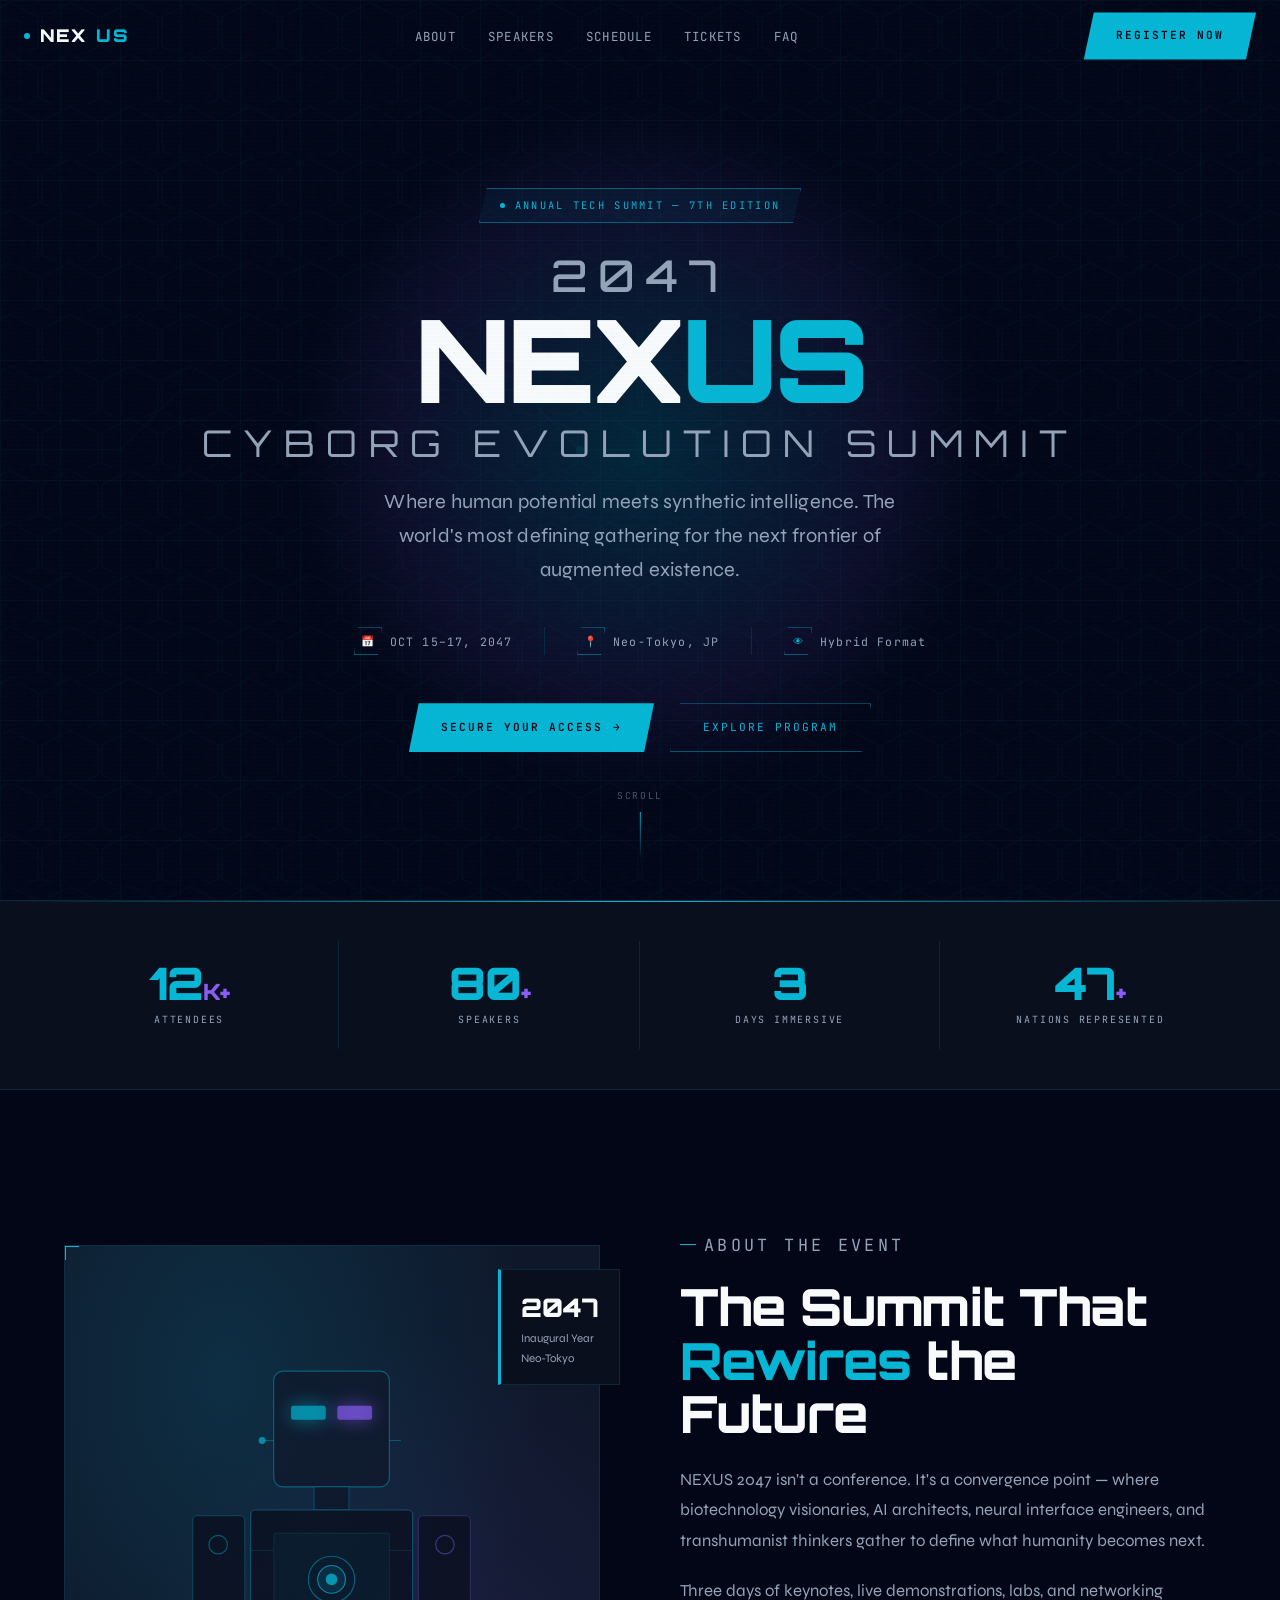
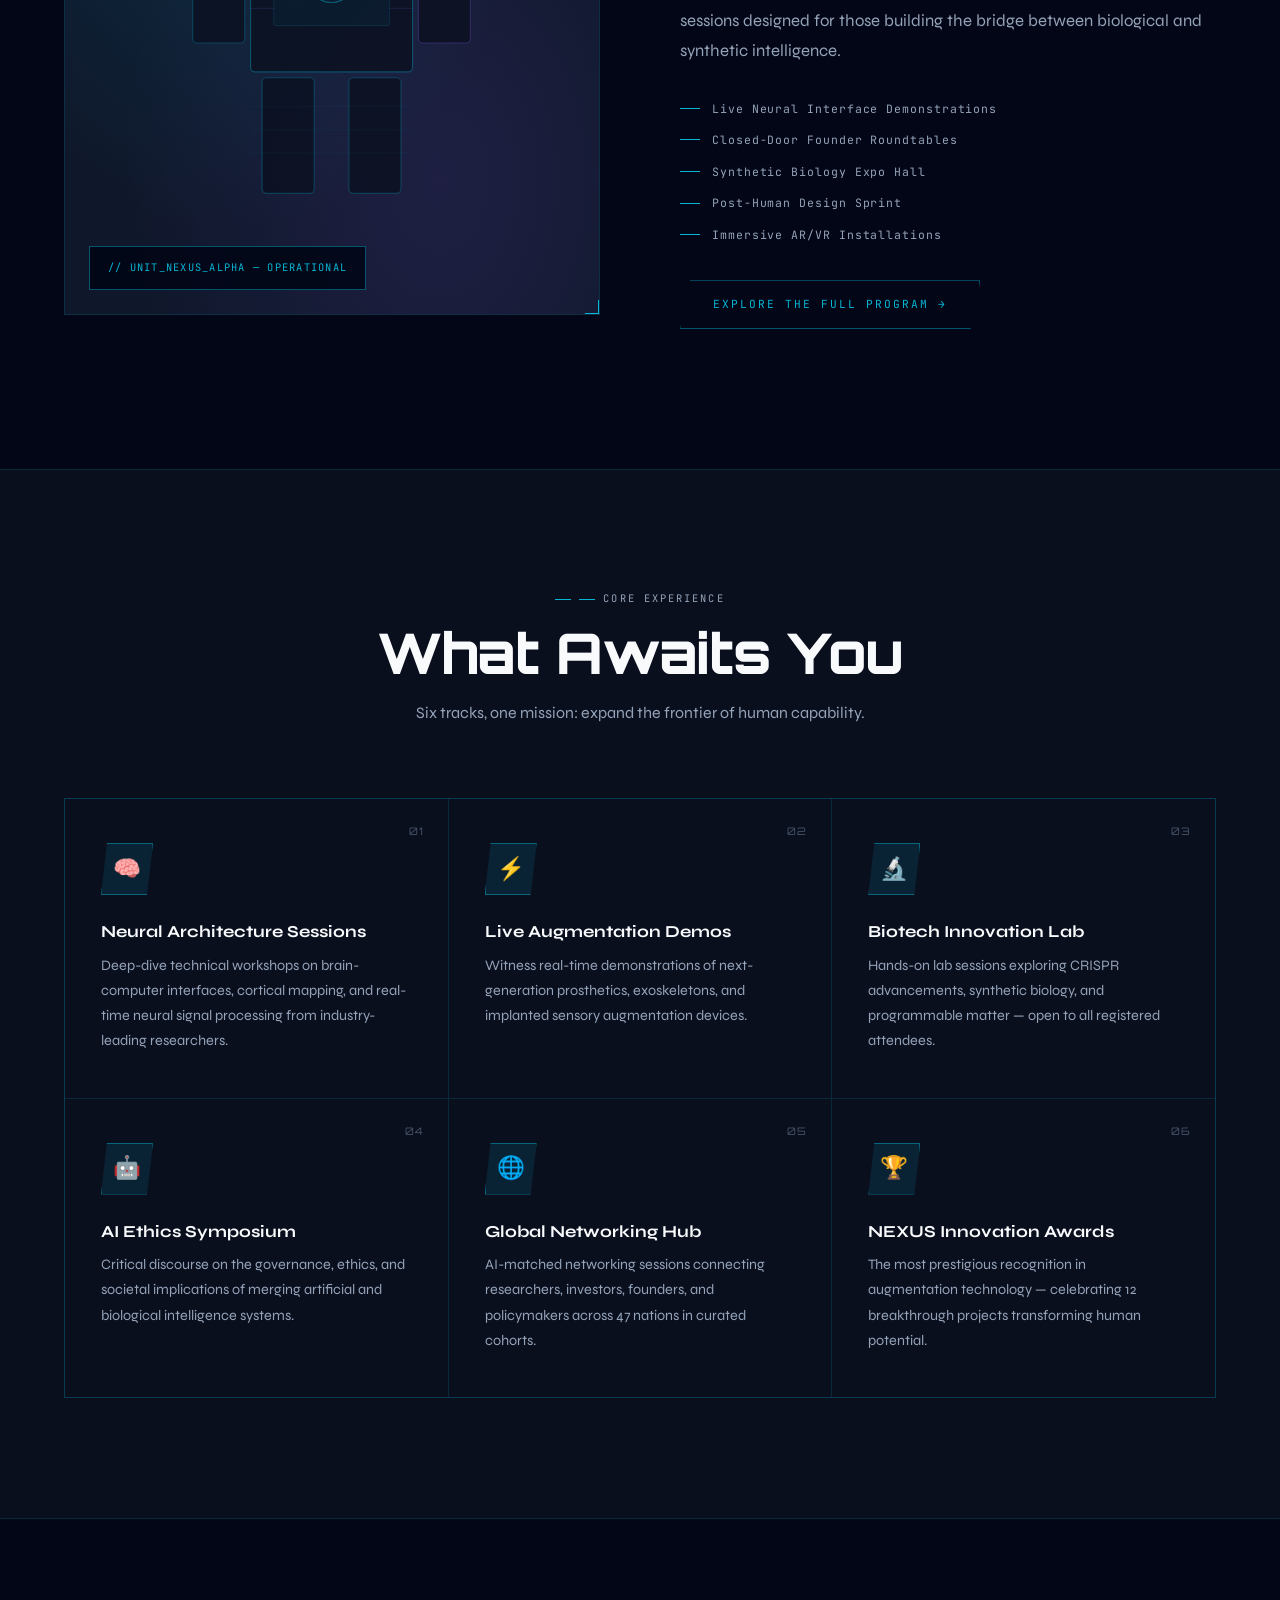
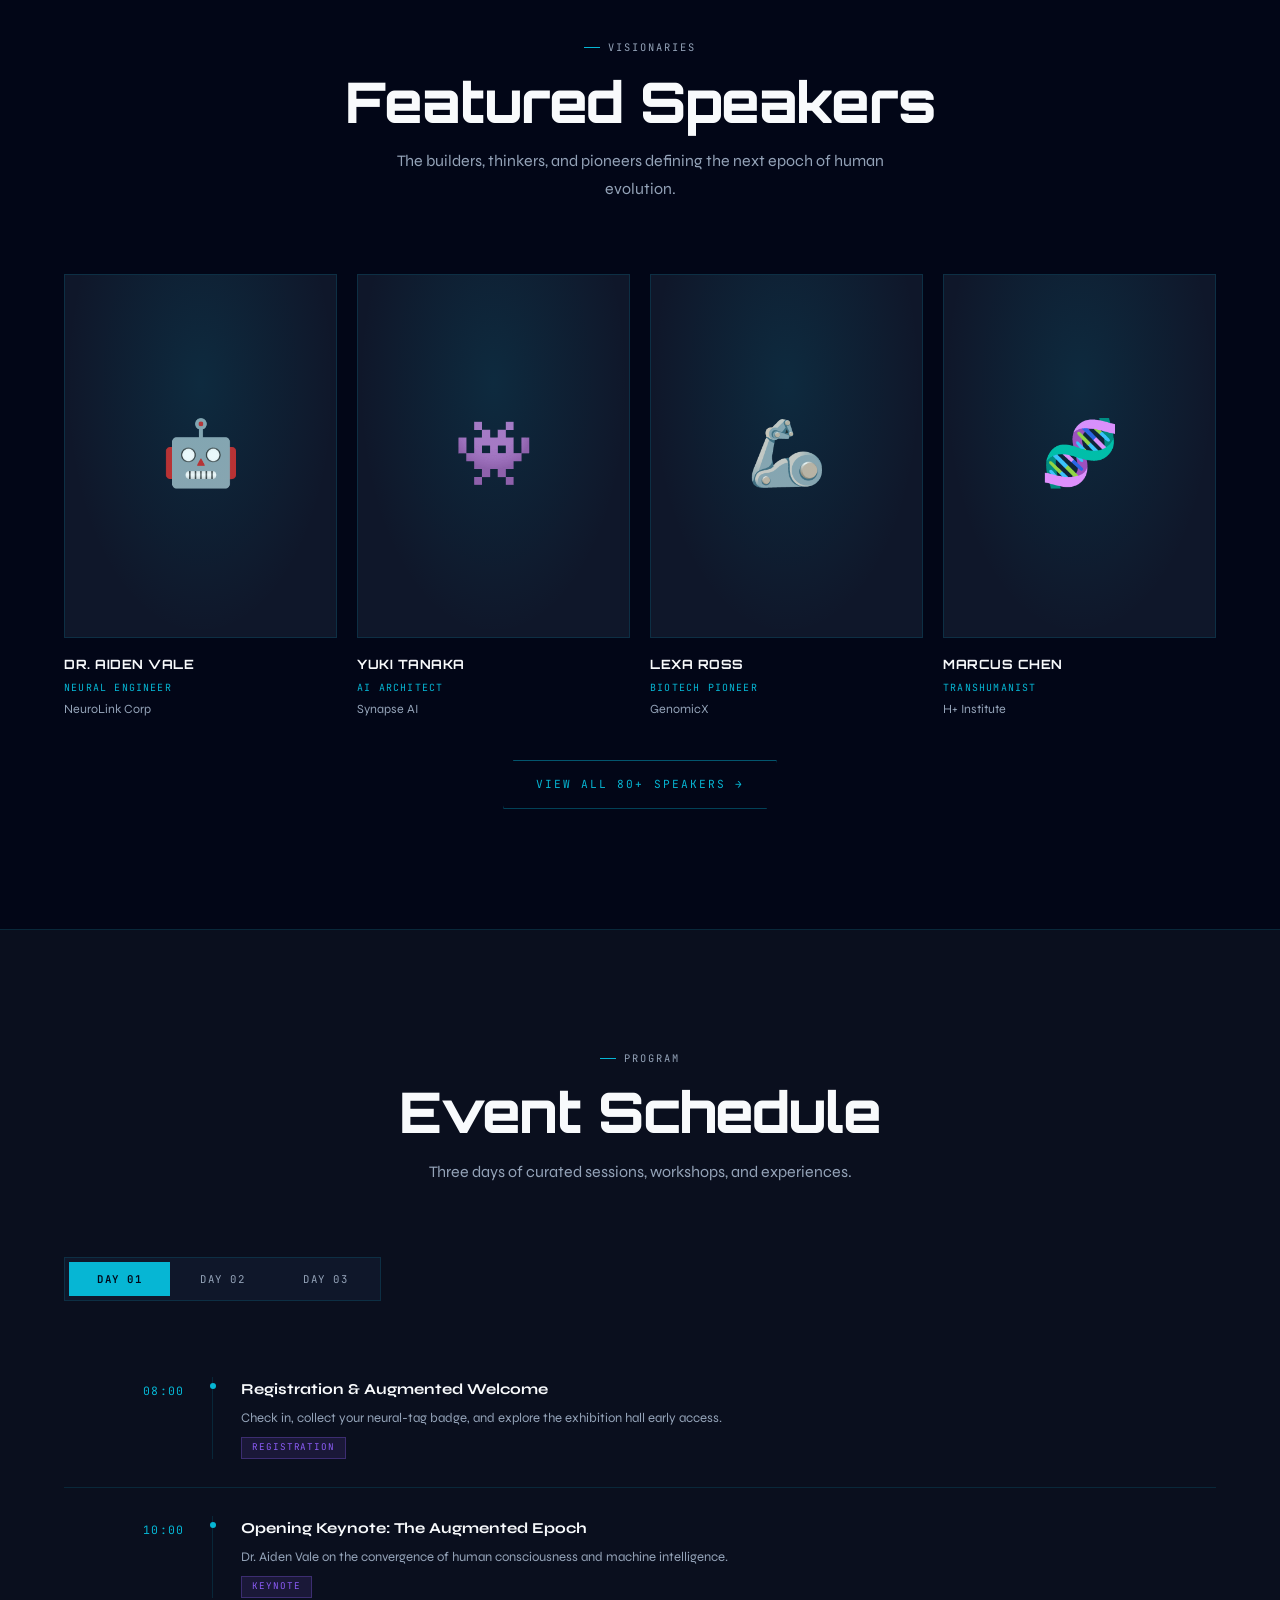
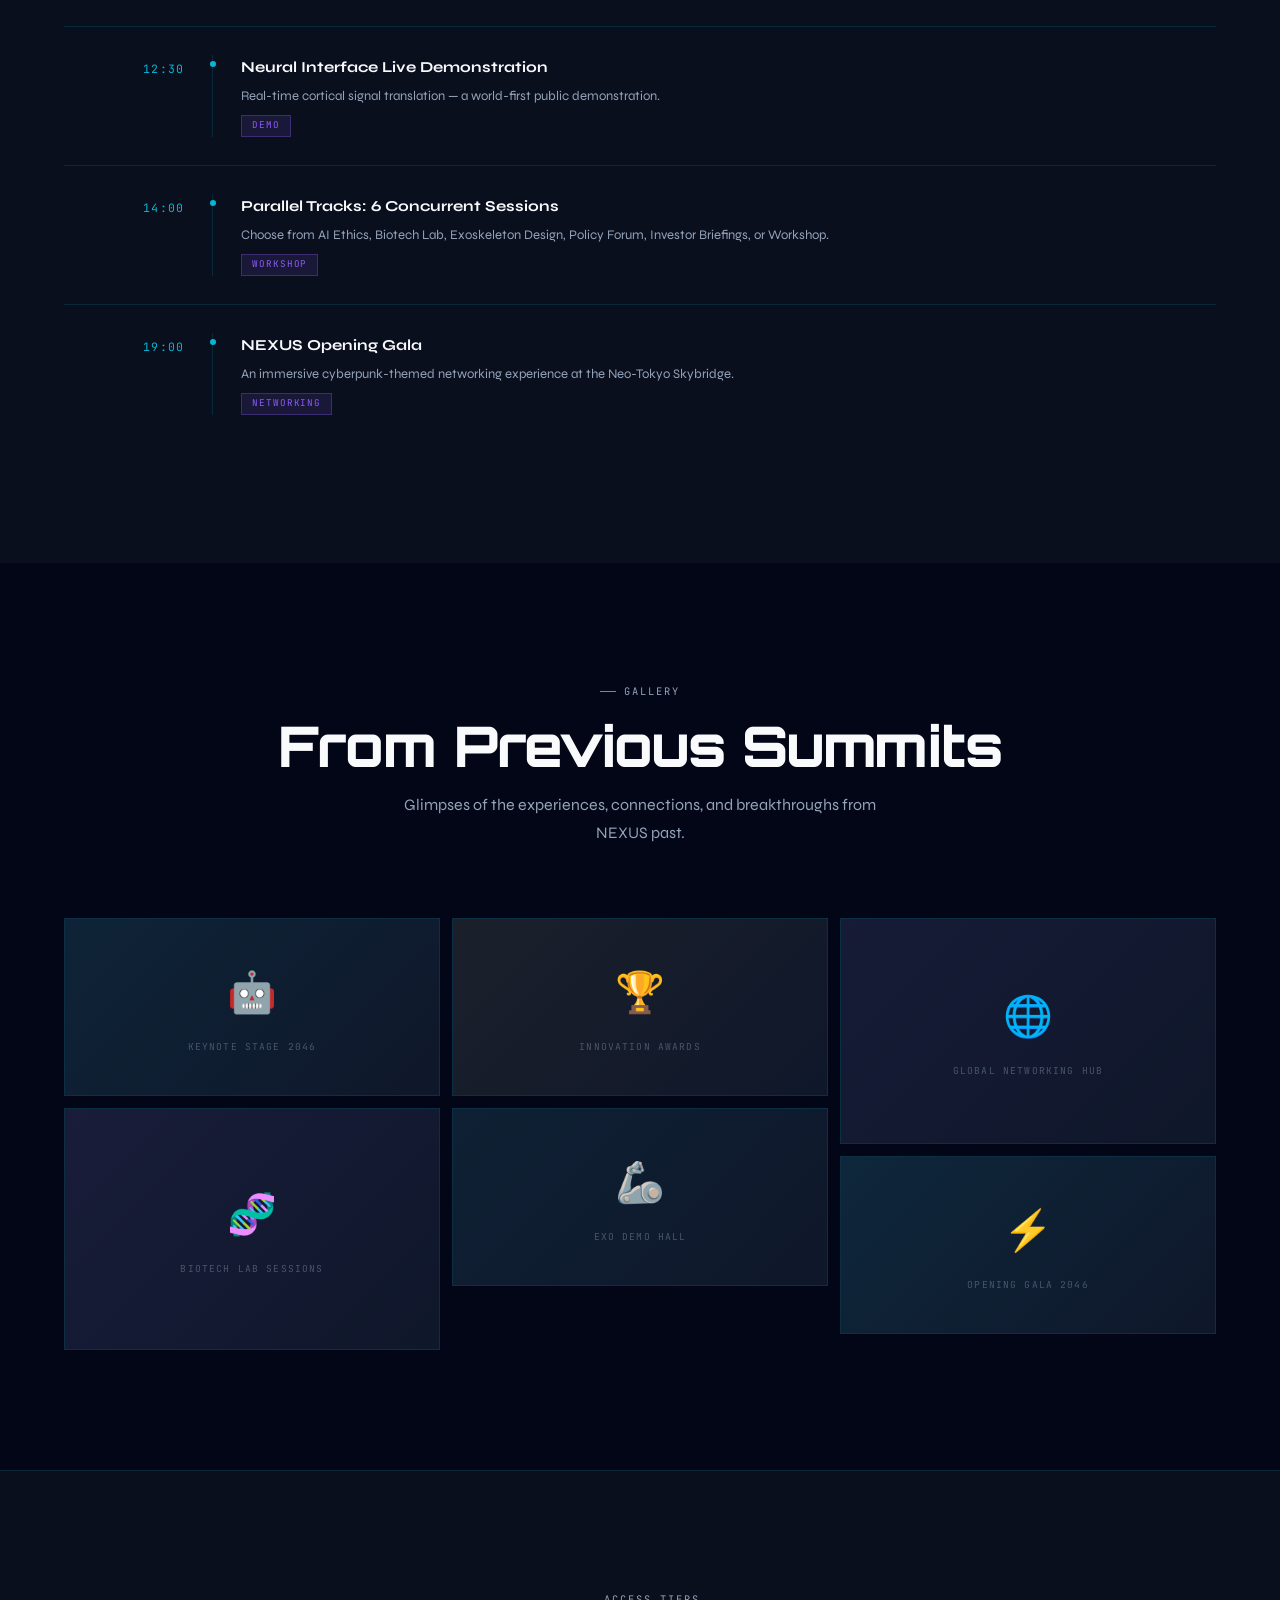
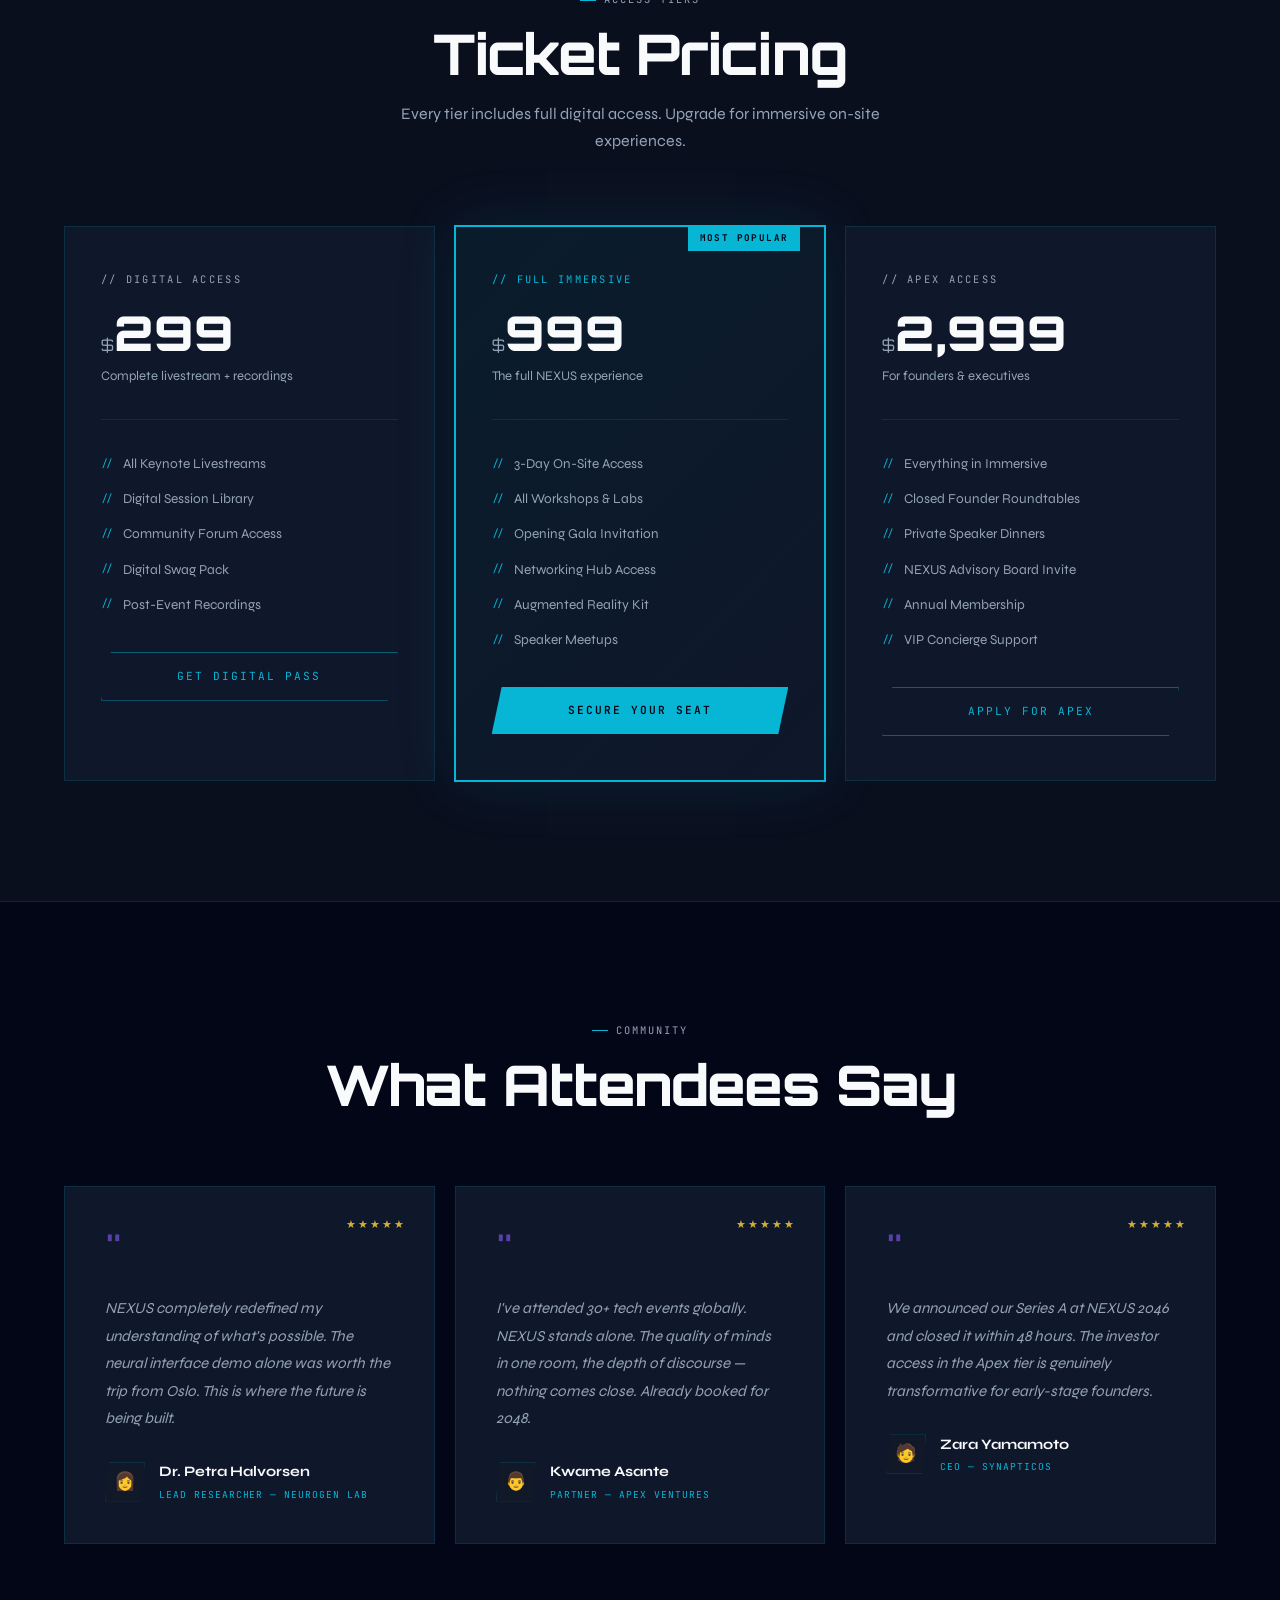
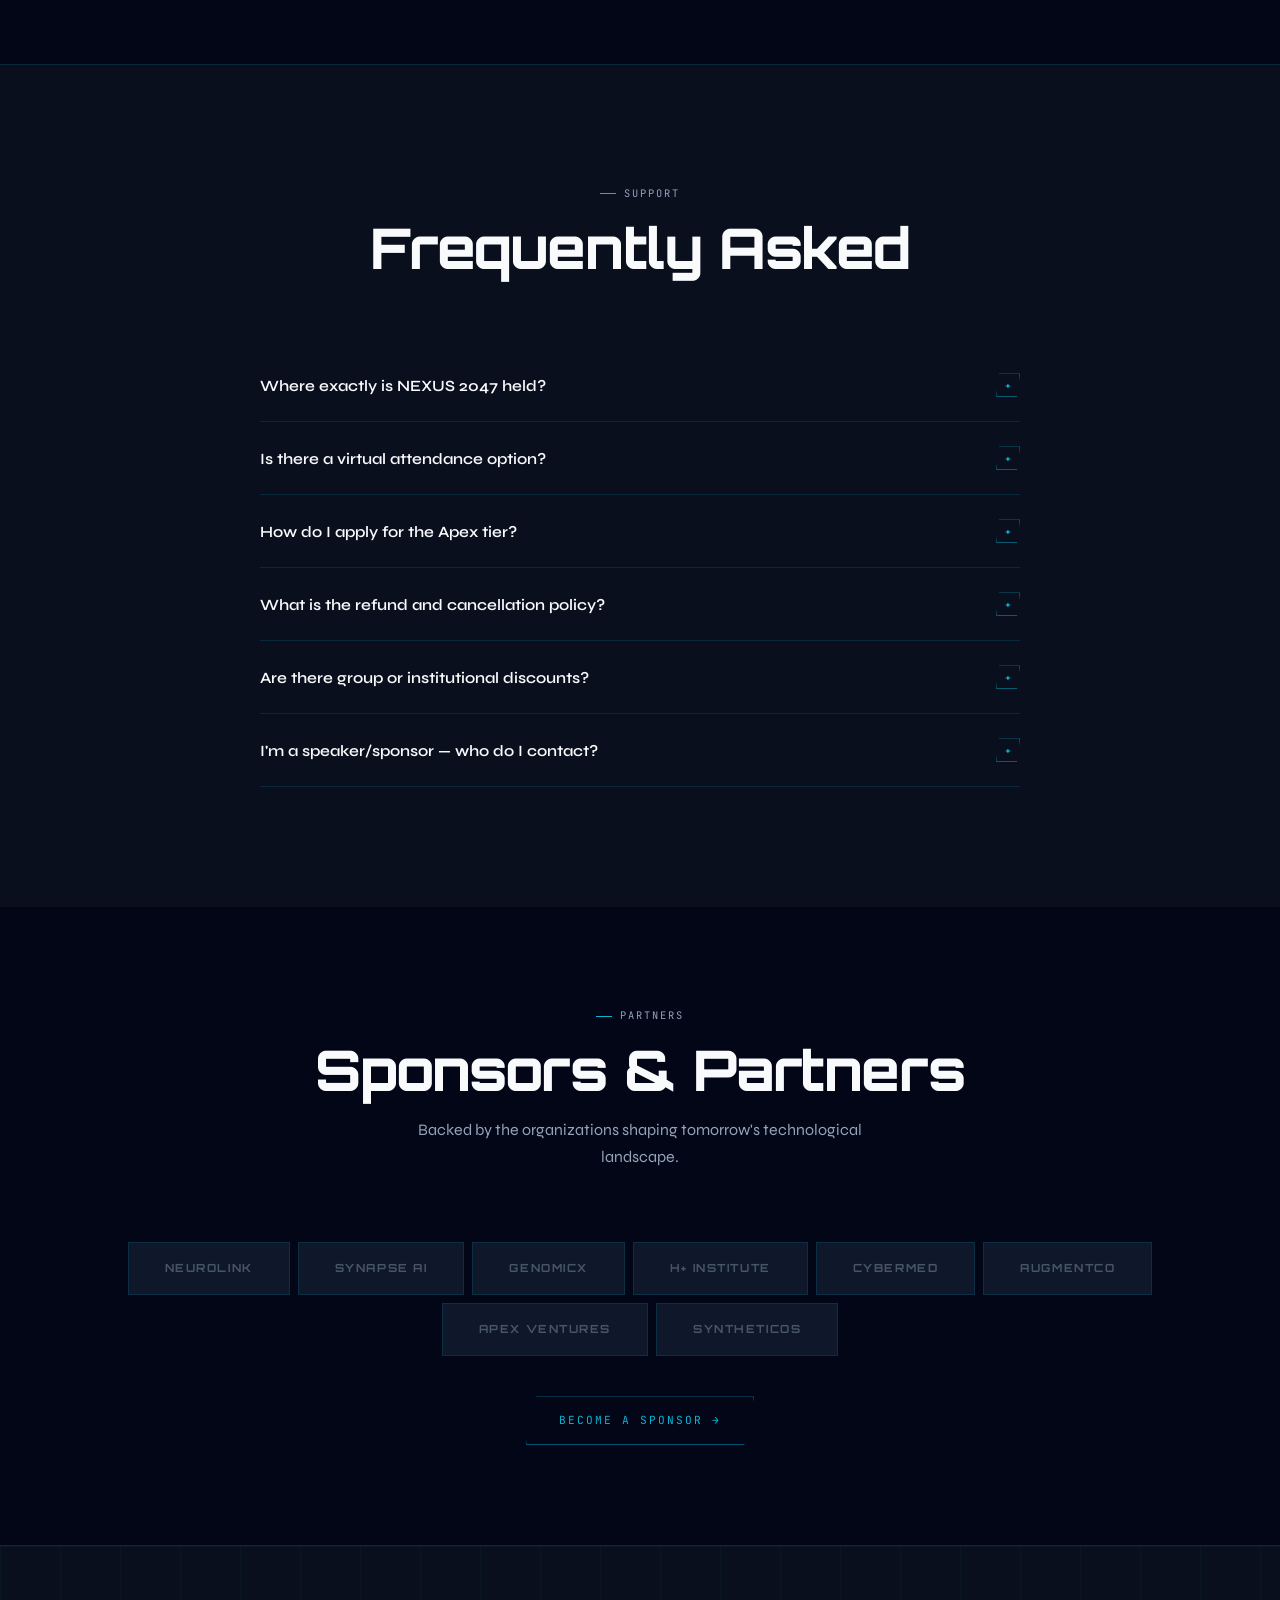
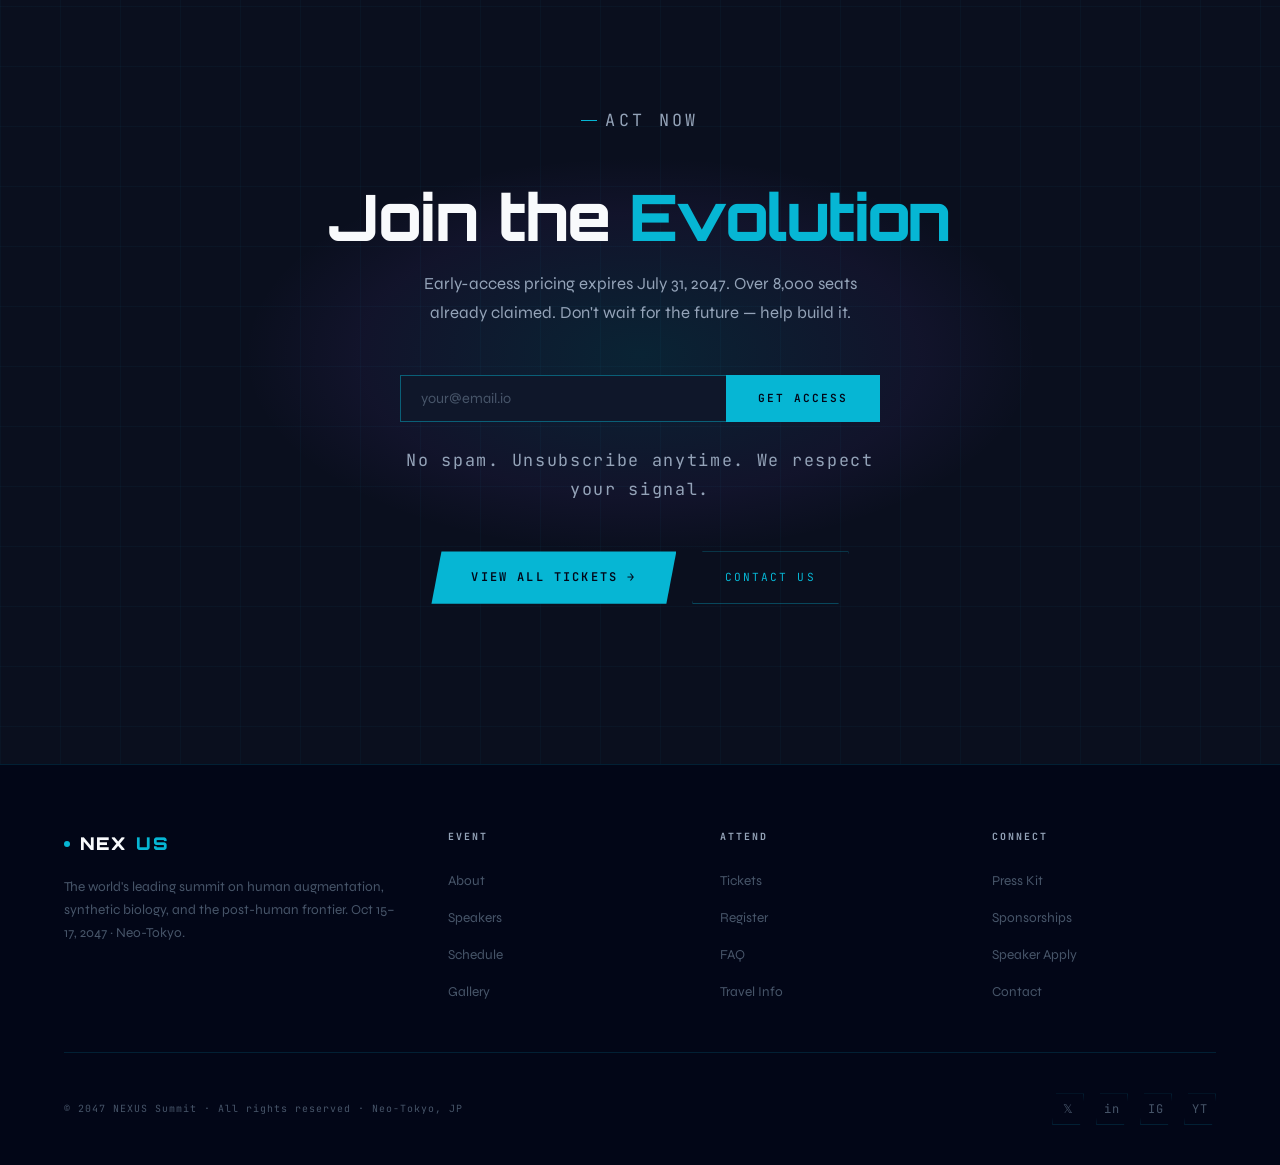
==== cyborg-event-landing.html @ 6fa5d91f "Initialised Repo" ====
<!DOCTYPE html>
<html lang="en">
<head>
<meta charset="UTF-8" />
<meta name="viewport" content="width=device-width, initial-scale=1.0" />
<title>NEXUS 2047 — Cyborg Evolution Summit</title>
<link rel="preconnect" href="https://fonts.googleapis.com" />
<link rel="preconnect" href="https://fonts.gstatic.com" crossorigin />
<link href="https://fonts.googleapis.com/css2?family=Orbitron:wght@400;500;600;700;800;900&family=Syne:wght@400;500;600;700;800&family=JetBrains+Mono:wght@300;400;500&display=swap" rel="stylesheet" />
<style>
/* ============================================================
   DESIGN SYSTEM — CYBORG NEXUS 2047
   ============================================================ */
:root {
  --bg-void:       #020617;
  --bg-deep:       #0A0F1E;
  --bg-surface:    #0F172A;
  --bg-raised:     #111827;
  --border:        rgba(6,182,212,0.15);
  --border-bright: rgba(6,182,212,0.45);
  --cyan:          #06B6D4;
  --cyan-dim:      rgba(6,182,212,0.12);
  --cyan-glow:     rgba(6,182,212,0.35);
  --purple:        #8B5CF6;
  --purple-dim:    rgba(139,92,246,0.12);
  --purple-glow:   rgba(139,92,246,0.30);
  --gold:          #D4AF37;
  --text:          #F8FAFC;
  --text-muted:    #94A3B8;
  --text-dim:      #475569;
  --radius-sm:     6px;
  --radius:        12px;
  --radius-lg:     20px;
  --font-display:  'Orbitron', monospace;
  --font-body:     'Syne', sans-serif;
  --font-mono:     'JetBrains Mono', monospace;
  --transition:    all 0.35s cubic-bezier(0.25,0.46,0.45,0.94);
}

/* RESET + BASE */
*, *::before, *::after { box-sizing: border-box; margin: 0; padding: 0; }
html { scroll-behavior: smooth; }
body {
  background: var(--bg-void);
  color: var(--text);
  font-family: var(--font-body);
  font-size: 16px;
  line-height: 1.7;
  overflow-x: hidden;
}

/* SCROLLBAR */
::-webkit-scrollbar { width: 4px; }
::-webkit-scrollbar-track { background: var(--bg-void); }
::-webkit-scrollbar-thumb { background: var(--cyan); border-radius: 2px; }

/* SCAN-LINE OVERLAY */
body::before {
  content: '';
  position: fixed;
  inset: 0;
  background: repeating-linear-gradient(
    0deg,
    transparent,
    transparent 2px,
    rgba(6,182,212,0.015) 2px,
    rgba(6,182,212,0.015) 4px
  );
  pointer-events: none;
  z-index: 1000;
}

/* NOISE GRAIN */
body::after {
  content: '';
  position: fixed;
  inset: 0;
  background-image: url("data:image/svg+xml,%3Csvg viewBox='0 0 200 200' xmlns='http://www.w3.org/2000/svg'%3E%3Cfilter id='n'%3E%3CfeTurbulence type='fractalNoise' baseFrequency='0.65' numOctaves='3' stitchTiles='stitch'/%3E%3C/filter%3E%3Crect width='100%25' height='100%25' filter='url(%23n)' opacity='0.04'/%3E%3C/svg%3E");
  pointer-events: none;
  z-index: 999;
  opacity: 0.4;
}

/* TYPOGRAPHY */
h1, h2, h3 { font-family: var(--font-display); font-weight: 800; letter-spacing: -0.02em; line-height: 1.05; }
h4, h5, h6 { font-family: var(--font-body); font-weight: 700; }

.mono { font-family: var(--font-mono); font-size: 0.75rem; letter-spacing: 0.12em; text-transform: uppercase; }
.label {
  font-family: var(--font-mono);
  font-size: 0.65rem;
  letter-spacing: 0.2em;
  text-transform: uppercase;
  color: var(--cyan);
  display: flex;
  align-items: center;
  gap: 8px;
}
.label::before {
  content: '';
  display: inline-block;
  width: 16px; height: 1px;
  background: var(--cyan);
}

/* SECTION */
section { position: relative; }
.container { max-width: 1200px; margin: 0 auto; padding: 0 24px; }
.section-pad { padding: 120px 0; }

/* CYBER BUTTON */
.btn {
  display: inline-flex;
  align-items: center;
  gap: 10px;
  padding: 14px 32px;
  font-family: var(--font-mono);
  font-size: 0.7rem;
  letter-spacing: 0.18em;
  text-transform: uppercase;
  text-decoration: none;
  border: none;
  cursor: pointer;
  position: relative;
  clip-path: polygon(10px 0%, 100% 0%, calc(100% - 10px) 100%, 0% 100%);
  transition: var(--transition);
}
.btn-primary {
  background: var(--cyan);
  color: var(--bg-void);
  font-weight: 600;
}
.btn-primary:hover {
  background: #22D3EE;
  transform: translateY(-2px);
  box-shadow: 0 0 40px var(--cyan-glow);
}
.btn-ghost {
  background: transparent;
  color: var(--cyan);
  border: 1px solid var(--border-bright);
}
.btn-ghost:hover {
  background: var(--cyan-dim);
  border-color: var(--cyan);
}

/* GRID LINES DECORATOR */
.grid-lines {
  position: absolute;
  inset: 0;
  background-image:
    linear-gradient(rgba(6,182,212,0.04) 1px, transparent 1px),
    linear-gradient(90deg, rgba(6,182,212,0.04) 1px, transparent 1px);
  background-size: 60px 60px;
  pointer-events: none;
}

/* CORNER BRACKET */
.bracket {
  position: relative;
}
.bracket::before, .bracket::after {
  content: '';
  position: absolute;
  width: 14px; height: 14px;
  border-color: var(--cyan);
  border-style: solid;
}
.bracket::before { top: 0; left: 0; border-width: 1px 0 0 1px; }
.bracket::after  { bottom: 0; right: 0; border-width: 0 1px 1px 0; }

/* ANIMATED LINE */
@keyframes scan { 0%,100%{opacity:0} 50%{opacity:1} }
@keyframes fadeUp { from{opacity:0;transform:translateY(40px)} to{opacity:1;transform:translateY(0)} }
@keyframes fadeIn { from{opacity:0} to{opacity:1} }
@keyframes pulse-glow { 0%,100%{box-shadow:0 0 20px var(--cyan-glow)} 50%{box-shadow:0 0 50px var(--cyan-glow),0 0 80px rgba(6,182,212,0.15)} }
@keyframes circuit { 0%{stroke-dashoffset:1000} 100%{stroke-dashoffset:0} }
@keyframes float { 0%,100%{transform:translateY(0)} 50%{transform:translateY(-12px)} }
@keyframes rotate-slow { from{transform:rotate(0deg)} to{transform:rotate(360deg)} }
@keyframes glitch {
  0%,94%,100%{transform:none;filter:none}
  95%{transform:translate(-2px,1px) skewX(-1deg);filter:hue-rotate(90deg)}
  97%{transform:translate(2px,-1px) skewX(1deg);filter:hue-rotate(-90deg)}
  99%{transform:translate(-1px,0);filter:none}
}

/* REVEAL ANIMATION */
.reveal {
  opacity: 0;
  transform: translateY(32px);
  transition: opacity 0.7s ease, transform 0.7s ease;
}
.reveal.visible {
  opacity: 1;
  transform: translateY(0);
}

/* ============================================================
   NAVIGATION
   ============================================================ */
nav {
  position: fixed;
  top: 0; left: 0; right: 0;
  z-index: 900;
  padding: 0 24px;
  height: 72px;
  display: flex;
  align-items: center;
  justify-content: space-between;
  transition: var(--transition);
  background: transparent;
}
nav.scrolled {
  background: rgba(2,6,23,0.92);
  backdrop-filter: blur(20px);
  border-bottom: 1px solid var(--border);
}
.nav-logo {
  font-family: var(--font-display);
  font-size: 1.1rem;
  font-weight: 900;
  color: var(--text);
  text-decoration: none;
  letter-spacing: 0.08em;
  display: flex;
  align-items: center;
  gap: 10px;
}
.nav-logo span { color: var(--cyan); }
.nav-logo-dot {
  width: 6px; height: 6px;
  background: var(--cyan);
  border-radius: 50%;
  animation: pulse-glow 2s ease-in-out infinite;
}
.nav-links {
  display: flex;
  align-items: center;
  gap: 32px;
  list-style: none;
}
.nav-links a {
  color: var(--text-muted);
  text-decoration: none;
  font-size: 0.78rem;
  font-family: var(--font-mono);
  letter-spacing: 0.1em;
  text-transform: uppercase;
  transition: var(--transition);
}
.nav-links a:hover { color: var(--cyan); }
.nav-cta { display: flex; align-items: center; gap: 16px; }

@media (max-width: 768px) {
  .nav-links { display: none; }
}

/* ============================================================
   HERO
   ============================================================ */
#hero {
  min-height: 100vh;
  display: flex;
  flex-direction: column;
  justify-content: center;
  align-items: center;
  text-align: center;
  padding: 100px 24px 60px;
  position: relative;
  overflow: hidden;
}

/* Hexagonal grid bg */
#hero-bg {
  position: absolute;
  inset: 0;
  z-index: 0;
}
#hero-bg svg {
  width: 100%; height: 100%;
  opacity: 0.12;
}

/* Radial glow center */
.hero-glow {
  position: absolute;
  width: 700px; height: 700px;
  background: radial-gradient(circle, rgba(6,182,212,0.18) 0%, rgba(139,92,246,0.08) 50%, transparent 70%);
  top: 50%; left: 50%;
  transform: translate(-50%, -50%);
  pointer-events: none;
}

.hero-content { position: relative; z-index: 2; max-width: 960px; }

.hero-badge {
  display: inline-flex;
  align-items: center;
  gap: 10px;
  padding: 8px 20px;
  border: 1px solid var(--border-bright);
  background: rgba(6,182,212,0.06);
  font-family: var(--font-mono);
  font-size: 0.65rem;
  letter-spacing: 0.22em;
  text-transform: uppercase;
  color: var(--cyan);
  margin-bottom: 32px;
  clip-path: polygon(8px 0%, 100% 0%, calc(100% - 8px) 100%, 0% 100%);
  animation: fadeIn 1s ease 0.2s both;
}
.hero-badge-dot {
  width: 5px; height: 5px;
  background: var(--cyan);
  border-radius: 50%;
  animation: pulse-glow 1.5s ease-in-out infinite;
}

.hero-title {
  font-size: clamp(3.5rem, 9vw, 8.5rem);
  font-weight: 900;
  line-height: 0.95;
  letter-spacing: -0.03em;
  color: var(--text);
  margin-bottom: 12px;
  animation: fadeUp 1s ease 0.4s both;
}
.hero-title .accent { color: var(--cyan); animation: glitch 6s infinite; }
.hero-title .year {
  display: block;
  font-size: 0.38em;
  color: var(--text-muted);
  font-weight: 500;
  letter-spacing: 0.25em;
  margin-bottom: 8px;
}

.hero-subtitle {
  font-size: clamp(1rem, 2vw, 1.25rem);
  color: var(--text-muted);
  max-width: 540px;
  margin: 24px auto 40px;
  font-weight: 400;
  letter-spacing: 0.01em;
  animation: fadeUp 1s ease 0.6s both;
}

.hero-meta {
  display: flex;
  align-items: center;
  justify-content: center;
  gap: 32px;
  margin-bottom: 48px;
  flex-wrap: wrap;
  animation: fadeUp 1s ease 0.8s both;
}
.hero-meta-item {
  display: flex;
  align-items: center;
  gap: 8px;
  font-family: var(--font-mono);
  font-size: 0.72rem;
  letter-spacing: 0.1em;
  color: var(--text-muted);
}
.hero-meta-icon {
  width: 28px; height: 28px;
  border: 1px solid var(--border-bright);
  display: flex;
  align-items: center;
  justify-content: center;
  font-size: 0.65rem;
  color: var(--cyan);
  clip-path: polygon(4px 0%,100% 0%,calc(100% - 4px) 100%,0% 100%);
}
.hero-meta-sep {
  width: 1px; height: 28px;
  background: var(--border);
}

.hero-ctas {
  display: flex;
  gap: 16px;
  justify-content: center;
  flex-wrap: wrap;
  animation: fadeUp 1s ease 1s both;
}

.hero-scroll {
  position: absolute;
  bottom: 40px; left: 50%;
  transform: translateX(-50%);
  display: flex;
  flex-direction: column;
  align-items: center;
  gap: 8px;
  z-index: 2;
  animation: fadeIn 1.5s ease 1.5s both;
}
.hero-scroll-line {
  width: 1px; height: 48px;
  background: linear-gradient(to bottom, var(--cyan), transparent);
  animation: scan 2s ease-in-out infinite;
}
.hero-scroll span {
  font-family: var(--font-mono);
  font-size: 0.6rem;
  letter-spacing: 0.18em;
  color: var(--text-dim);
  text-transform: uppercase;
}

/* ============================================================
   COUNTER STRIP
   ============================================================ */
.counter-strip {
  background: var(--bg-deep);
  border-top: 1px solid var(--border);
  border-bottom: 1px solid var(--border);
  padding: 40px 24px;
  overflow: hidden;
  position: relative;
}
.counter-strip::before {
  content: '';
  position: absolute;
  top: 0; left: 0; right: 0;
  height: 1px;
  background: linear-gradient(90deg, transparent, var(--cyan), transparent);
}
.counter-grid {
  max-width: 1200px;
  margin: 0 auto;
  display: grid;
  grid-template-columns: repeat(4, 1fr);
  gap: 1px;
}
.counter-item {
  padding: 20px 24px;
  text-align: center;
  border-right: 1px solid var(--border);
  position: relative;
}
.counter-item:last-child { border-right: none; }
.counter-num {
  font-family: var(--font-display);
  font-size: 2.8rem;
  font-weight: 900;
  color: var(--cyan);
  line-height: 1;
  letter-spacing: -0.02em;
}
.counter-suffix { color: var(--purple); font-size: 1.4rem; }
.counter-label {
  font-family: var(--font-mono);
  font-size: 0.62rem;
  letter-spacing: 0.18em;
  text-transform: uppercase;
  color: var(--text-muted);
  margin-top: 6px;
}

@media (max-width: 600px) {
  .counter-grid { grid-template-columns: repeat(2, 1fr); }
}

/* ============================================================
   ABOUT
   ============================================================ */
#about {
  background: var(--bg-void);
  padding: 140px 0;
}
.about-inner {
  display: grid;
  grid-template-columns: 1fr 1fr;
  gap: 80px;
  align-items: center;
}
.about-visual {
  position: relative;
  aspect-ratio: 4/5;
}
.about-frame {
  width: 100%;
  height: 100%;
  border: 1px solid var(--border);
  background: var(--bg-surface);
  position: relative;
  overflow: hidden;
}
.about-frame-inner {
  width: 100%; height: 100%;
  background:
    radial-gradient(ellipse at 30% 20%, rgba(6,182,212,0.15) 0%, transparent 60%),
    radial-gradient(ellipse at 70% 80%, rgba(139,92,246,0.12) 0%, transparent 60%),
    var(--bg-surface);
  display: flex;
  align-items: center;
  justify-content: center;
}
.cyborg-silhouette {
  width: 65%;
  opacity: 0.85;
}
.about-tag {
  position: absolute;
  bottom: 24px;
  left: 24px;
  background: rgba(2,6,23,0.9);
  border: 1px solid var(--border-bright);
  padding: 12px 18px;
  font-family: var(--font-mono);
  font-size: 0.65rem;
  color: var(--cyan);
  letter-spacing: 0.12em;
}
.about-stat {
  position: absolute;
  top: 24px; right: -20px;
  background: var(--bg-deep);
  border: 1px solid var(--border);
  border-left: 3px solid var(--cyan);
  padding: 16px 20px;
  animation: float 4s ease-in-out infinite;
}
.about-stat-num {
  font-family: var(--font-display);
  font-size: 1.6rem;
  font-weight: 900;
  color: var(--text);
}
.about-stat-label { font-size: 0.72rem; color: var(--text-muted); }
.about-text h2 {
  font-size: clamp(2.2rem, 4vw, 3.4rem);
  margin-bottom: 24px;
}
.about-text h2 em { font-style: normal; color: var(--cyan); }
.about-text p {
  color: var(--text-muted);
  margin-bottom: 20px;
  font-size: 1.05rem;
  line-height: 1.8;
}
.about-features {
  display: flex;
  flex-direction: column;
  gap: 12px;
  margin-top: 32px;
}
.about-feature {
  display: flex;
  align-items: center;
  gap: 12px;
  font-family: var(--font-mono);
  font-size: 0.72rem;
  letter-spacing: 0.08em;
  color: var(--text-muted);
}
.about-feature::before {
  content: '';
  width: 20px; height: 1px;
  background: var(--cyan);
  flex-shrink: 0;
}

@media (max-width: 900px) {
  .about-inner { grid-template-columns: 1fr; gap: 48px; }
  .about-visual { aspect-ratio: 16/9; }
  .about-stat { right: 0; }
}

/* ============================================================
   HIGHLIGHTS
   ============================================================ */
#highlights {
  background: var(--bg-deep);
  padding: 120px 0;
  border-top: 1px solid var(--border);
  border-bottom: 1px solid var(--border);
}
.section-header {
  text-align: center;
  margin-bottom: 72px;
}
.section-header h2 {
  font-size: clamp(2rem, 4.5vw, 3.5rem);
  margin-top: 16px;
  margin-bottom: 16px;
}
.section-header p { color: var(--text-muted); max-width: 520px; margin: 0 auto; }
.highlights-grid {
  display: grid;
  grid-template-columns: repeat(3, 1fr);
  gap: 1px;
  border: 1px solid var(--border);
  background: var(--border);
}
.highlight-card {
  background: var(--bg-deep);
  padding: 44px 36px;
  position: relative;
  overflow: hidden;
  transition: var(--transition);
  cursor: default;
}
.highlight-card:hover {
  background: var(--bg-surface);
  transform: translateY(-4px);
}
.highlight-card::after {
  content: '';
  position: absolute;
  bottom: 0; left: 0; right: 0;
  height: 2px;
  background: linear-gradient(90deg, var(--cyan), var(--purple));
  transform: scaleX(0);
  transform-origin: left;
  transition: transform 0.4s ease;
}
.highlight-card:hover::after { transform: scaleX(1); }
.highlight-icon {
  width: 52px; height: 52px;
  border: 1px solid var(--border-bright);
  display: flex; align-items: center; justify-content: center;
  font-size: 1.4rem;
  margin-bottom: 28px;
  clip-path: polygon(6px 0%,100% 0%,calc(100% - 6px) 100%,0% 100%);
  background: var(--cyan-dim);
  transition: var(--transition);
}
.highlight-card:hover .highlight-icon {
  background: var(--cyan-dim);
  box-shadow: 0 0 24px var(--cyan-glow);
}
.highlight-card h3 {
  font-family: var(--font-body);
  font-size: 1.05rem;
  font-weight: 700;
  margin-bottom: 12px;
  letter-spacing: 0;
}
.highlight-card p { color: var(--text-muted); font-size: 0.9rem; line-height: 1.75; }
.highlight-num {
  position: absolute;
  top: 24px; right: 24px;
  font-family: var(--font-display);
  font-size: 0.65rem;
  color: var(--text-dim);
  letter-spacing: 0.1em;
}

@media (max-width: 768px) {
  .highlights-grid { grid-template-columns: 1fr; }
}

/* ============================================================
   SPEAKERS
   ============================================================ */
#speakers { padding: 120px 0; }
.speakers-grid {
  display: grid;
  grid-template-columns: repeat(4, 1fr);
  gap: 20px;
  margin-top: 64px;
}
.speaker-card {
  position: relative;
  cursor: pointer;
  group: true;
}
.speaker-img {
  width: 100%;
  aspect-ratio: 3/4;
  background: var(--bg-surface);
  border: 1px solid var(--border);
  overflow: hidden;
  position: relative;
  transition: var(--transition);
}
.speaker-img-inner {
  width: 100%; height: 100%;
  display: flex;
  align-items: center;
  justify-content: center;
  font-size: 4rem;
  transition: transform 0.5s ease;
}
.speaker-card:hover .speaker-img-inner { transform: scale(1.06); }
.speaker-overlay {
  position: absolute;
  inset: 0;
  background: linear-gradient(to top, rgba(2,6,23,0.95) 0%, transparent 50%);
  opacity: 0;
  transition: opacity 0.4s ease;
  display: flex;
  align-items: flex-end;
  padding: 20px;
}
.speaker-card:hover .speaker-overlay { opacity: 1; }
.speaker-socials {
  display: flex;
  gap: 8px;
}
.speaker-social-btn {
  width: 32px; height: 32px;
  background: rgba(6,182,212,0.2);
  border: 1px solid var(--border-bright);
  display: flex; align-items: center; justify-content: center;
  font-size: 0.8rem;
  cursor: pointer;
  transition: var(--transition);
  text-decoration: none;
  color: var(--text);
}
.speaker-social-btn:hover { background: var(--cyan); color: var(--bg-void); }
.speaker-info { margin-top: 16px; }
.speaker-name {
  font-family: var(--font-display);
  font-size: 0.8rem;
  font-weight: 700;
  letter-spacing: 0.04em;
  margin-bottom: 4px;
}
.speaker-role {
  font-family: var(--font-mono);
  font-size: 0.62rem;
  color: var(--cyan);
  letter-spacing: 0.12em;
  text-transform: uppercase;
}
.speaker-company { font-size: 0.78rem; color: var(--text-muted); margin-top: 2px; }
.speaker-img::before {
  content: '';
  position: absolute;
  inset: 0;
  background: radial-gradient(ellipse at 50% 30%, rgba(6,182,212,0.12) 0%, transparent 70%);
  z-index: 1;
}

@media (max-width: 900px) {
  .speakers-grid { grid-template-columns: repeat(2, 1fr); }
}
@media (max-width: 500px) {
  .speakers-grid { grid-template-columns: 1fr 1fr; }
}

/* ============================================================
   SCHEDULE
   ============================================================ */
#schedule {
  background: var(--bg-deep);
  padding: 120px 0;
  border-top: 1px solid var(--border);
}
.schedule-tabs {
  display: flex;
  gap: 2px;
  margin-bottom: 48px;
  background: var(--bg-surface);
  padding: 4px;
  width: fit-content;
  border: 1px solid var(--border);
}
.schedule-tab {
  padding: 10px 28px;
  font-family: var(--font-mono);
  font-size: 0.67rem;
  letter-spacing: 0.14em;
  text-transform: uppercase;
  cursor: pointer;
  transition: var(--transition);
  color: var(--text-muted);
  background: transparent;
  border: none;
}
.schedule-tab.active {
  background: var(--cyan);
  color: var(--bg-void);
  font-weight: 600;
}
.schedule-list {
  display: flex;
  flex-direction: column;
  gap: 0;
}
.schedule-item {
  display: grid;
  grid-template-columns: 120px 1px 1fr;
  gap: 0 28px;
  align-items: start;
  padding: 28px 0;
  border-bottom: 1px solid var(--border);
  transition: var(--transition);
  position: relative;
}
.schedule-item:hover { background: rgba(6,182,212,0.03); }
.schedule-item:last-child { border-bottom: none; }
.schedule-time {
  font-family: var(--font-mono);
  font-size: 0.72rem;
  color: var(--cyan);
  letter-spacing: 0.1em;
  padding-top: 4px;
  text-align: right;
}
.schedule-line {
  background: var(--border);
  width: 1px;
  align-self: stretch;
  position: relative;
}
.schedule-line::before {
  content: '';
  position: absolute;
  top: 6px; left: 50%;
  transform: translateX(-50%);
  width: 6px; height: 6px;
  background: var(--cyan);
  border-radius: 50%;
}
.schedule-body { padding-top: 0; }
.schedule-body h4 { font-size: 0.95rem; font-weight: 700; margin-bottom: 4px; }
.schedule-body p { font-size: 0.82rem; color: var(--text-muted); }
.schedule-tag {
  display: inline-block;
  padding: 2px 10px;
  background: var(--purple-dim);
  border: 1px solid rgba(139,92,246,0.3);
  font-family: var(--font-mono);
  font-size: 0.58rem;
  letter-spacing: 0.1em;
  text-transform: uppercase;
  color: var(--purple);
  margin-top: 8px;
}

/* ============================================================
   GALLERY
   ============================================================ */
#gallery { padding: 120px 0; }
.gallery-grid {
  columns: 3;
  gap: 12px;
  margin-top: 64px;
}
.gallery-item {
  break-inside: avoid;
  margin-bottom: 12px;
  position: relative;
  overflow: hidden;
  cursor: pointer;
}
.gallery-item-inner {
  width: 100%;
  background: var(--bg-surface);
  border: 1px solid var(--border);
  display: flex;
  align-items: center;
  justify-content: center;
  transition: transform 0.5s ease;
  position: relative;
}
.gallery-item:hover .gallery-item-inner { transform: scale(1.03); }
.gallery-item-overlay {
  position: absolute;
  inset: 0;
  background: rgba(6,182,212,0.15);
  opacity: 0;
  transition: opacity 0.3s ease;
  display: flex;
  align-items: center;
  justify-content: center;
  font-size: 1.5rem;
}
.gallery-item:hover .gallery-item-overlay { opacity: 1; }
.gallery-placeholder {
  font-size: 2.5rem;
  padding: 40px;
  display: flex;
  flex-direction: column;
  align-items: center;
  gap: 12px;
  width: 100%;
}
.gallery-placeholder span {
  font-family: var(--font-mono);
  font-size: 0.6rem;
  letter-spacing: 0.12em;
  color: var(--text-dim);
  text-transform: uppercase;
}
.gallery-item:nth-child(2) .gallery-placeholder { padding: 72px 40px; }
.gallery-item:nth-child(5) .gallery-placeholder { padding: 64px 40px; }

@media (max-width: 700px) {
  .gallery-grid { columns: 2; }
}

/* ============================================================
   TICKETS
   ============================================================ */
#tickets {
  background: var(--bg-deep);
  padding: 120px 0;
  border-top: 1px solid var(--border);
  border-bottom: 1px solid var(--border);
}
.tickets-grid {
  display: grid;
  grid-template-columns: repeat(3, 1fr);
  gap: 20px;
  margin-top: 64px;
}
.ticket-card {
  padding: 44px 36px;
  border: 1px solid var(--border);
  background: var(--bg-surface);
  position: relative;
  overflow: hidden;
  transition: var(--transition);
}
.ticket-card:hover {
  border-color: rgba(6,182,212,0.3);
  transform: translateY(-6px);
  box-shadow: 0 20px 60px rgba(0,0,0,0.4);
}
.ticket-card.featured {
  border-color: var(--cyan);
  background: linear-gradient(135deg, rgba(6,182,212,0.08) 0%, var(--bg-surface) 100%);
  box-shadow: 0 0 0 1px var(--cyan), 0 0 60px rgba(6,182,212,0.12);
}
.ticket-badge {
  position: absolute;
  top: 0; right: 24px;
  background: var(--cyan);
  color: var(--bg-void);
  font-family: var(--font-mono);
  font-size: 0.58rem;
  letter-spacing: 0.15em;
  padding: 4px 12px;
  font-weight: 700;
  text-transform: uppercase;
}
.ticket-tier {
  font-family: var(--font-mono);
  font-size: 0.65rem;
  letter-spacing: 0.22em;
  text-transform: uppercase;
  color: var(--text-muted);
  margin-bottom: 20px;
}
.ticket-card.featured .ticket-tier { color: var(--cyan); }
.ticket-price {
  font-family: var(--font-display);
  font-size: 3rem;
  font-weight: 900;
  line-height: 1;
  margin-bottom: 8px;
}
.ticket-price sub {
  font-size: 1rem;
  font-weight: 400;
  vertical-align: baseline;
  color: var(--text-muted);
}
.ticket-tagline {
  font-size: 0.82rem;
  color: var(--text-muted);
  margin-bottom: 32px;
  padding-bottom: 32px;
  border-bottom: 1px solid var(--border);
}
.ticket-features {
  list-style: none;
  display: flex;
  flex-direction: column;
  gap: 12px;
  margin-bottom: 36px;
}
.ticket-features li {
  display: flex;
  align-items: center;
  gap: 10px;
  font-size: 0.85rem;
  color: var(--text-muted);
}
.ticket-features li::before {
  content: '//';
  color: var(--cyan);
  font-family: var(--font-mono);
  font-size: 0.65rem;
  flex-shrink: 0;
}
.ticket-card .btn { width: 100%; justify-content: center; }

@media (max-width: 900px) {
  .tickets-grid { grid-template-columns: 1fr; max-width: 420px; margin-left: auto; margin-right: auto; }
}

/* ============================================================
   TESTIMONIALS
   ============================================================ */
#testimonials { padding: 120px 0; }
.testimonials-track {
  display: grid;
  grid-template-columns: repeat(3, 1fr);
  gap: 20px;
  margin-top: 64px;
}
.testimonial-card {
  padding: 40px;
  border: 1px solid var(--border);
  background: var(--bg-surface);
  position: relative;
  transition: var(--transition);
}
.testimonial-card:hover {
  border-color: rgba(139,92,246,0.3);
  transform: translateY(-4px);
}
.testimonial-quote {
  font-family: var(--font-display);
  font-size: 3rem;
  color: var(--purple);
  line-height: 1;
  margin-bottom: 20px;
  opacity: 0.6;
}
.testimonial-text {
  font-size: 0.95rem;
  line-height: 1.8;
  color: var(--text-muted);
  margin-bottom: 28px;
  font-style: italic;
}
.testimonial-author {
  display: flex;
  align-items: center;
  gap: 14px;
}
.testimonial-avatar {
  width: 40px; height: 40px;
  border-radius: 0;
  background: var(--bg-raised);
  border: 1px solid var(--border);
  display: flex;
  align-items: center;
  justify-content: center;
  font-size: 1.1rem;
  flex-shrink: 0;
  clip-path: polygon(4px 0%,100% 0%,calc(100% - 4px) 100%,0% 100%);
}
.testimonial-name { font-weight: 700; font-size: 0.9rem; }
.testimonial-role {
  font-family: var(--font-mono);
  font-size: 0.6rem;
  color: var(--cyan);
  letter-spacing: 0.1em;
  text-transform: uppercase;
  margin-top: 2px;
}
.stars {
  position: absolute;
  top: 28px; right: 28px;
  color: var(--gold);
  font-size: 0.7rem;
  letter-spacing: 2px;
}

@media (max-width: 900px) {
  .testimonials-track { grid-template-columns: 1fr; }
}

/* ============================================================
   FAQ
   ============================================================ */
#faq {
  background: var(--bg-deep);
  padding: 120px 0;
  border-top: 1px solid var(--border);
}
.faq-list {
  max-width: 760px;
  margin: 64px auto 0;
  display: flex;
  flex-direction: column;
  gap: 0;
}
.faq-item {
  border-bottom: 1px solid var(--border);
}
.faq-question {
  width: 100%;
  background: none;
  border: none;
  padding: 24px 0;
  display: flex;
  justify-content: space-between;
  align-items: center;
  cursor: pointer;
  text-align: left;
  font-family: var(--font-body);
  font-size: 0.98rem;
  font-weight: 600;
  color: var(--text);
  transition: var(--transition);
  gap: 16px;
}
.faq-question:hover { color: var(--cyan); }
.faq-icon {
  width: 24px; height: 24px;
  border: 1px solid var(--border-bright);
  display: flex; align-items: center; justify-content: center;
  font-size: 0.7rem;
  color: var(--cyan);
  flex-shrink: 0;
  transition: var(--transition);
  clip-path: polygon(3px 0%,100% 0%,calc(100% - 3px) 100%,0% 100%);
}
.faq-item.open .faq-icon { background: var(--cyan); color: var(--bg-void); transform: rotate(45deg); }
.faq-answer {
  max-height: 0;
  overflow: hidden;
  transition: max-height 0.4s cubic-bezier(0.4,0,0.2,1);
}
.faq-item.open .faq-answer { max-height: 300px; }
.faq-answer p {
  padding: 0 0 24px;
  color: var(--text-muted);
  font-size: 0.9rem;
  line-height: 1.8;
}

/* ============================================================
   SPONSORS
   ============================================================ */
#sponsors { padding: 100px 0; }
.sponsors-row {
  display: flex;
  align-items: center;
  justify-content: center;
  flex-wrap: wrap;
  gap: 8px;
  margin-top: 52px;
}
.sponsor-logo {
  padding: 16px 36px;
  border: 1px solid var(--border);
  background: var(--bg-surface);
  font-family: var(--font-display);
  font-size: 0.7rem;
  font-weight: 700;
  letter-spacing: 0.14em;
  text-transform: uppercase;
  color: var(--text-dim);
  transition: var(--transition);
  cursor: default;
}
.sponsor-logo:hover {
  border-color: var(--border-bright);
  color: var(--cyan);
  background: var(--cyan-dim);
}

/* ============================================================
   REGISTRATION CTA
   ============================================================ */
#register {
  background: var(--bg-deep);
  padding: 160px 0;
  border-top: 1px solid var(--border);
  text-align: center;
  position: relative;
  overflow: hidden;
}
.register-glow {
  position: absolute;
  width: 800px; height: 400px;
  background: radial-gradient(ellipse, rgba(6,182,212,0.12) 0%, rgba(139,92,246,0.06) 50%, transparent 70%);
  top: 50%; left: 50%;
  transform: translate(-50%, -50%);
  pointer-events: none;
}
.register-inner { position: relative; z-index: 2; }
.register-inner h2 {
  font-size: clamp(2.5rem, 5vw, 5rem);
  margin: 16px 0 20px;
}
.register-inner h2 em { font-style: normal; color: var(--cyan); }
.register-inner p {
  color: var(--text-muted);
  max-width: 480px;
  margin: 0 auto 48px;
  font-size: 1.05rem;
}
.register-form {
  display: flex;
  gap: 0;
  max-width: 480px;
  margin: 0 auto 24px;
}
.register-input {
  flex: 1;
  padding: 14px 20px;
  background: var(--bg-surface);
  border: 1px solid var(--border-bright);
  border-right: none;
  color: var(--text);
  font-family: var(--font-body);
  font-size: 0.9rem;
  outline: none;
  transition: var(--transition);
}
.register-input:focus { border-color: var(--cyan); background: rgba(6,182,212,0.05); }
.register-input::placeholder { color: var(--text-dim); }
.register-form .btn {
  clip-path: none;
  border-left: none;
}
.register-note {
  font-family: var(--font-mono);
  font-size: 0.62rem;
  color: var(--text-dim);
  letter-spacing: 0.1em;
}

/* ============================================================
   FOOTER
   ============================================================ */
footer {
  background: var(--bg-void);
  border-top: 1px solid var(--border);
  padding: 64px 0 40px;
}
.footer-top {
  display: grid;
  grid-template-columns: 1.5fr 1fr 1fr 1fr;
  gap: 48px;
  padding-bottom: 48px;
  border-bottom: 1px solid var(--border);
  margin-bottom: 40px;
}
.footer-brand { }
.footer-brand .nav-logo { margin-bottom: 16px; }
.footer-brand p { font-size: 0.85rem; color: var(--text-dim); line-height: 1.7; }
.footer-col h5 {
  font-family: var(--font-mono);
  font-size: 0.62rem;
  letter-spacing: 0.2em;
  text-transform: uppercase;
  color: var(--text-muted);
  margin-bottom: 20px;
}
.footer-col ul { list-style: none; display: flex; flex-direction: column; gap: 10px; }
.footer-col ul a {
  color: var(--text-dim);
  text-decoration: none;
  font-size: 0.85rem;
  transition: var(--transition);
}
.footer-col ul a:hover { color: var(--cyan); }
.footer-bottom {
  display: flex;
  justify-content: space-between;
  align-items: center;
  font-family: var(--font-mono);
  font-size: 0.62rem;
  letter-spacing: 0.1em;
  color: var(--text-dim);
}
.footer-socials { display: flex; gap: 12px; }
.footer-social {
  width: 32px; height: 32px;
  border: 1px solid var(--border);
  display: flex; align-items: center; justify-content: center;
  color: var(--text-dim);
  text-decoration: none;
  font-size: 0.75rem;
  transition: var(--transition);
  clip-path: polygon(4px 0%,100% 0%,calc(100% - 4px) 100%,0% 100%);
}
.footer-social:hover { border-color: var(--cyan); color: var(--cyan); background: var(--cyan-dim); }

@media (max-width: 900px) {
  .footer-top { grid-template-columns: 1fr 1fr; }
}
@media (max-width: 500px) {
  .footer-top { grid-template-columns: 1fr; }
  .footer-bottom { flex-direction: column; gap: 16px; text-align: center; }
}
</style>
</head>
<body>

<!-- ============================================================
     NAVIGATION
     ============================================================ -->
<nav id="nav">
  <a class="nav-logo" href="#">
    <div class="nav-logo-dot"></div>
    NEX<span>US</span>
  </a>
  <ul class="nav-links">
    <li><a href="#about">About</a></li>
    <li><a href="#speakers">Speakers</a></li>
    <li><a href="#schedule">Schedule</a></li>
    <li><a href="#tickets">Tickets</a></li>
    <li><a href="#faq">FAQ</a></li>
  </ul>
  <div class="nav-cta">
    <a href="#register" class="btn btn-primary">Register Now</a>
  </div>
</nav>

<!-- ============================================================
     HERO
     ============================================================ -->
<section id="hero">
  <div class="grid-lines"></div>

  <!-- SVG hex grid -->
  <div id="hero-bg">
    <svg viewBox="0 0 1440 900" preserveAspectRatio="xMidYMid slice" xmlns="http://www.w3.org/2000/svg">
      <defs>
        <pattern id="hex" x="0" y="0" width="60" height="52" patternUnits="userSpaceOnUse">
          <polygon points="30,2 58,17 58,47 30,60 2,47 2,17" fill="none" stroke="rgba(6,182,212,0.8)" stroke-width="0.5"/>
        </pattern>
        <!-- Animated circuit paths -->
        <marker id="arrow" viewBox="0 0 6 6" refX="3" refY="3" markerWidth="4" markerHeight="4" orient="auto">
          <path d="M0,0 L6,3 L0,6 Z" fill="rgba(6,182,212,0.6)"/>
        </marker>
      </defs>
      <rect width="100%" height="100%" fill="url(#hex)"/>
      <!-- Circuit lines -->
      <path d="M 0 450 L 200 450 L 260 390 L 600 390 L 660 450 L 900 450" fill="none" stroke="rgba(6,182,212,0.5)" stroke-width="1" stroke-dasharray="1000" stroke-dashoffset="1000" style="animation: circuit 4s ease 1s forwards"/>
      <path d="M 1440 300 L 1200 300 L 1100 400 L 900 400" fill="none" stroke="rgba(139,92,246,0.4)" stroke-width="1" stroke-dasharray="800" stroke-dashoffset="800" style="animation: circuit 4s ease 1.5s forwards"/>
      <circle cx="660" cy="450" r="4" fill="rgba(6,182,212,0.8)"/>
      <circle cx="900" cy="400" r="3" fill="rgba(139,92,246,0.8)"/>
      <!-- Corner decorations -->
      <rect x="20" y="20" width="80" height="80" fill="none" stroke="rgba(6,182,212,0.3)" stroke-width="1"/>
      <line x1="20" y1="60" x2="60" y2="60" stroke="rgba(6,182,212,0.5)" stroke-width="1"/>
      <line x1="60" y1="20" x2="60" y2="60" stroke="rgba(6,182,212,0.5)" stroke-width="1"/>
      <rect x="1340" y="800" width="80" height="80" fill="none" stroke="rgba(139,92,246,0.3)" stroke-width="1"/>
    </svg>
  </div>

  <div class="hero-glow"></div>

  <div class="hero-content">
    <div class="hero-badge">
      <div class="hero-badge-dot"></div>
      Annual Tech Summit — 7th Edition
    </div>

    <h1 class="hero-title">
      <span class="year">2047</span>
      NEX<span class="accent">US</span>
      <span style="display:block;font-size:0.32em;color:var(--text-muted);font-weight:400;letter-spacing:0.3em;margin-top:12px;">CYBORG EVOLUTION SUMMIT</span>
    </h1>

    <p class="hero-subtitle">
      Where human potential meets synthetic intelligence. The world's most defining gathering for the next frontier of augmented existence.
    </p>

    <div class="hero-meta">
      <div class="hero-meta-item">
        <div class="hero-meta-icon">📅</div>
        OCT 15–17, 2047
      </div>
      <div class="hero-meta-sep"></div>
      <div class="hero-meta-item">
        <div class="hero-meta-icon">📍</div>
        Neo-Tokyo, JP
      </div>
      <div class="hero-meta-sep"></div>
      <div class="hero-meta-item">
        <div class="hero-meta-icon">👁</div>
        Hybrid Format
      </div>
    </div>

    <div class="hero-ctas">
      <a href="#register" class="btn btn-primary">
        <span>Secure Your Access</span>
        <span>→</span>
      </a>
      <a href="#about" class="btn btn-ghost">
        <span>Explore Program</span>
      </a>
    </div>
  </div>

  <div class="hero-scroll">
    <span>Scroll</span>
    <div class="hero-scroll-line"></div>
  </div>
</section>

<!-- ============================================================
     COUNTER STRIP
     ============================================================ -->
<div class="counter-strip">
  <div class="counter-grid">
    <div class="counter-item reveal">
      <div class="counter-num">12<span class="counter-suffix">K+</span></div>
      <div class="counter-label">Attendees</div>
    </div>
    <div class="counter-item reveal">
      <div class="counter-num">80<span class="counter-suffix">+</span></div>
      <div class="counter-label">Speakers</div>
    </div>
    <div class="counter-item reveal">
      <div class="counter-num">3</div>
      <div class="counter-label">Days Immersive</div>
    </div>
    <div class="counter-item reveal">
      <div class="counter-num">47<span class="counter-suffix">+</span></div>
      <div class="counter-label">Nations Represented</div>
    </div>
  </div>
</div>

<!-- ============================================================
     ABOUT
     ============================================================ -->
<section id="about">
  <div class="container">
    <div class="about-inner">
      <div class="about-visual reveal">
        <div class="about-frame bracket">
          <div class="about-frame-inner">
            <!-- Cyborg figure SVG -->
            <svg class="cyborg-silhouette" viewBox="0 0 300 400" fill="none" xmlns="http://www.w3.org/2000/svg">
              <!-- Head -->
              <rect x="100" y="20" width="100" height="100" rx="8" fill="rgba(15,23,42,0.8)" stroke="rgba(6,182,212,0.5)" stroke-width="1"/>
              <!-- Eye -->
              <rect x="115" y="50" width="30" height="12" rx="2" fill="rgba(6,182,212,0.8)" style="filter:drop-shadow(0 0 8px rgba(6,182,212,0.8))"/>
              <rect x="155" y="50" width="30" height="12" rx="2" fill="rgba(139,92,246,0.8)" style="filter:drop-shadow(0 0 8px rgba(139,92,246,0.8))"/>
              <!-- Head details -->
              <line x1="100" y1="80" x2="90" y2="80" stroke="rgba(6,182,212,0.4)" stroke-width="1"/>
              <line x1="200" y1="80" x2="210" y2="80" stroke="rgba(6,182,212,0.4)" stroke-width="1"/>
              <circle cx="90" cy="80" r="3" fill="rgba(6,182,212,0.8)"/>
              <!-- Neck -->
              <rect x="135" y="120" width="30" height="20" fill="rgba(15,23,42,0.9)" stroke="rgba(6,182,212,0.3)" stroke-width="1"/>
              <!-- Torso -->
              <rect x="80" y="140" width="140" height="140" rx="4" fill="rgba(10,15,30,0.9)" stroke="rgba(6,182,212,0.4)" stroke-width="1"/>
              <!-- Chest plate -->
              <rect x="100" y="160" width="100" height="80" rx="2" fill="rgba(6,182,212,0.06)" stroke="rgba(6,182,212,0.3)" stroke-width="0.5"/>
              <!-- Core reactor -->
              <circle cx="150" cy="200" r="20" fill="none" stroke="rgba(6,182,212,0.5)" stroke-width="1"/>
              <circle cx="150" cy="200" r="12" fill="rgba(6,182,212,0.15)" stroke="rgba(6,182,212,0.8)" stroke-width="1" style="animation:pulse-glow 2s ease-in-out infinite"/>
              <circle cx="150" cy="200" r="5" fill="rgba(6,182,212,0.9)"/>
              <!-- Circuit lines on torso -->
              <line x1="80" y1="175" x2="100" y2="175" stroke="rgba(6,182,212,0.3)" stroke-width="0.5"/>
              <line x1="200" y1="175" x2="220" y2="175" stroke="rgba(6,182,212,0.3)" stroke-width="0.5"/>
              <line x1="80" y1="225" x2="100" y2="225" stroke="rgba(139,92,246,0.3)" stroke-width="0.5"/>
              <line x1="200" y1="225" x2="220" y2="225" stroke="rgba(139,92,246,0.3)" stroke-width="0.5"/>
              <!-- Arms -->
              <rect x="30" y="145" width="45" height="110" rx="4" fill="rgba(10,15,30,0.9)" stroke="rgba(6,182,212,0.3)" stroke-width="1"/>
              <rect x="225" y="145" width="45" height="110" rx="4" fill="rgba(10,15,30,0.9)" stroke="rgba(139,92,246,0.3)" stroke-width="1"/>
              <!-- Arm joints -->
              <circle cx="52" cy="170" r="8" fill="none" stroke="rgba(6,182,212,0.5)" stroke-width="1"/>
              <circle cx="248" cy="170" r="8" fill="none" stroke="rgba(139,92,246,0.5)" stroke-width="1"/>
              <!-- Legs -->
              <rect x="90" y="285" width="45" height="100" rx="4" fill="rgba(10,15,30,0.9)" stroke="rgba(6,182,212,0.3)" stroke-width="1"/>
              <rect x="165" y="285" width="45" height="100" rx="4" fill="rgba(10,15,30,0.9)" stroke="rgba(6,182,212,0.3)" stroke-width="1"/>
              <!-- Scan lines -->
              <line x1="80" y1="310" x2="220" y2="310" stroke="rgba(6,182,212,0.1)" stroke-width="0.5"/>
              <line x1="80" y1="330" x2="220" y2="330" stroke="rgba(6,182,212,0.1)" stroke-width="0.5"/>
              <line x1="80" y1="350" x2="220" y2="350" stroke="rgba(6,182,212,0.1)" stroke-width="0.5"/>
            </svg>
          </div>
          <div class="about-tag mono">// UNIT_NEXUS_ALPHA — OPERATIONAL</div>
        </div>
        <div class="about-stat">
          <div class="about-stat-num">2047</div>
          <div class="about-stat-label">Inaugural Year<br>Neo-Tokyo</div>
        </div>
      </div>

      <div class="about-text reveal">
        <p class="label">About the Event</p>
        <h2>The Summit That <em>Rewires</em> the Future</h2>
        <p>
          NEXUS 2047 isn't a conference. It's a convergence point — where biotechnology visionaries, AI architects, neural interface engineers, and transhumanist thinkers gather to define what humanity becomes next.
        </p>
        <p>
          Three days of keynotes, live demonstrations, labs, and networking sessions designed for those building the bridge between biological and synthetic intelligence.
        </p>
        <div class="about-features">
          <div class="about-feature">Live Neural Interface Demonstrations</div>
          <div class="about-feature">Closed-Door Founder Roundtables</div>
          <div class="about-feature">Synthetic Biology Expo Hall</div>
          <div class="about-feature">Post-Human Design Sprint</div>
          <div class="about-feature">Immersive AR/VR Installations</div>
        </div>
        <div style="margin-top:36px;">
          <a href="#about" class="btn btn-ghost">Explore the Full Program →</a>
        </div>
      </div>
    </div>
  </div>
</section>

<!-- ============================================================
     HIGHLIGHTS
     ============================================================ -->
<section id="highlights">
  <div class="container">
    <div class="section-header reveal">
      <p class="label" style="justify-content:center;gap:8px;">
        <span style="display:inline-block;width:16px;height:1px;background:var(--cyan);"></span>
        Core Experience
      </p>
      <h2>What Awaits You</h2>
      <p>Six tracks, one mission: expand the frontier of human capability.</p>
    </div>
    <div class="highlights-grid">
      <div class="highlight-card reveal">
        <div class="highlight-num">01</div>
        <div class="highlight-icon">🧠</div>
        <h3>Neural Architecture Sessions</h3>
        <p>Deep-dive technical workshops on brain-computer interfaces, cortical mapping, and real-time neural signal processing from industry-leading researchers.</p>
      </div>
      <div class="highlight-card reveal">
        <div class="highlight-num">02</div>
        <div class="highlight-icon">⚡</div>
        <h3>Live Augmentation Demos</h3>
        <p>Witness real-time demonstrations of next-generation prosthetics, exoskeletons, and implanted sensory augmentation devices.</p>
      </div>
      <div class="highlight-card reveal">
        <div class="highlight-num">03</div>
        <div class="highlight-icon">🔬</div>
        <h3>Biotech Innovation Lab</h3>
        <p>Hands-on lab sessions exploring CRISPR advancements, synthetic biology, and programmable matter — open to all registered attendees.</p>
      </div>
      <div class="highlight-card reveal">
        <div class="highlight-num">04</div>
        <div class="highlight-icon">🤖</div>
        <h3>AI Ethics Symposium</h3>
        <p>Critical discourse on the governance, ethics, and societal implications of merging artificial and biological intelligence systems.</p>
      </div>
      <div class="highlight-card reveal">
        <div class="highlight-num">05</div>
        <div class="highlight-icon">🌐</div>
        <h3>Global Networking Hub</h3>
        <p>AI-matched networking sessions connecting researchers, investors, founders, and policymakers across 47 nations in curated cohorts.</p>
      </div>
      <div class="highlight-card reveal">
        <div class="highlight-num">06</div>
        <div class="highlight-icon">🏆</div>
        <h3>NEXUS Innovation Awards</h3>
        <p>The most prestigious recognition in augmentation technology — celebrating 12 breakthrough projects transforming human potential.</p>
      </div>
    </div>
  </div>
</section>

<!-- ============================================================
     SPEAKERS
     ============================================================ -->
<section id="speakers">
  <div class="container">
    <div class="section-header reveal">
      <p class="label" style="justify-content:center;">Visionaries</p>
      <h2>Featured Speakers</h2>
      <p>The builders, thinkers, and pioneers defining the next epoch of human evolution.</p>
    </div>
    <div class="speakers-grid">
      <div class="speaker-card reveal">
        <div class="speaker-img">
          <div class="speaker-img-inner">🤖</div>
          <div class="speaker-overlay">
            <div class="speaker-socials">
              <a href="#" class="speaker-social-btn">𝕏</a>
              <a href="#" class="speaker-social-btn">in</a>
            </div>
          </div>
        </div>
        <div class="speaker-info">
          <div class="speaker-name">DR. AIDEN VALE</div>
          <div class="speaker-role">Neural Engineer</div>
          <div class="speaker-company">NeuroLink Corp</div>
        </div>
      </div>
      <div class="speaker-card reveal">
        <div class="speaker-img">
          <div class="speaker-img-inner">👾</div>
          <div class="speaker-overlay">
            <div class="speaker-socials">
              <a href="#" class="speaker-social-btn">𝕏</a>
              <a href="#" class="speaker-social-btn">in</a>
            </div>
          </div>
        </div>
        <div class="speaker-info">
          <div class="speaker-name">YUKI TANAKA</div>
          <div class="speaker-role">AI Architect</div>
          <div class="speaker-company">Synapse AI</div>
        </div>
      </div>
      <div class="speaker-card reveal">
        <div class="speaker-img">
          <div class="speaker-img-inner">🦾</div>
          <div class="speaker-overlay">
            <div class="speaker-socials">
              <a href="#" class="speaker-social-btn">𝕏</a>
              <a href="#" class="speaker-social-btn">in</a>
            </div>
          </div>
        </div>
        <div class="speaker-info">
          <div class="speaker-name">LEXA ROSS</div>
          <div class="speaker-role">Biotech Pioneer</div>
          <div class="speaker-company">GenomicX</div>
        </div>
      </div>
      <div class="speaker-card reveal">
        <div class="speaker-img">
          <div class="speaker-img-inner">🧬</div>
          <div class="speaker-overlay">
            <div class="speaker-socials">
              <a href="#" class="speaker-social-btn">𝕏</a>
              <a href="#" class="speaker-social-btn">in</a>
            </div>
          </div>
        </div>
        <div class="speaker-info">
          <div class="speaker-name">MARCUS CHEN</div>
          <div class="speaker-role">Transhumanist</div>
          <div class="speaker-company">H+ Institute</div>
        </div>
      </div>
    </div>
    <div style="text-align:center;margin-top:40px;">
      <a href="#" class="btn btn-ghost">View All 80+ Speakers →</a>
    </div>
  </div>
</section>

<!-- ============================================================
     SCHEDULE
     ============================================================ -->
<section id="schedule">
  <div class="container">
    <div class="section-header reveal">
      <p class="label" style="justify-content:center;">Program</p>
      <h2>Event Schedule</h2>
      <p>Three days of curated sessions, workshops, and experiences.</p>
    </div>

    <div class="schedule-tabs reveal">
      <button class="schedule-tab active" onclick="switchTab(this,'day1')">Day 01</button>
      <button class="schedule-tab" onclick="switchTab(this,'day2')">Day 02</button>
      <button class="schedule-tab" onclick="switchTab(this,'day3')">Day 03</button>
    </div>

    <div id="day1" class="schedule-panel schedule-list">
      <div class="schedule-item reveal">
        <div class="schedule-time">08:00</div>
        <div class="schedule-line"></div>
        <div class="schedule-body">
          <h4>Registration & Augmented Welcome</h4>
          <p>Check in, collect your neural-tag badge, and explore the exhibition hall early access.</p>
          <span class="schedule-tag">Registration</span>
        </div>
      </div>
      <div class="schedule-item reveal">
        <div class="schedule-time">10:00</div>
        <div class="schedule-line"></div>
        <div class="schedule-body">
          <h4>Opening Keynote: The Augmented Epoch</h4>
          <p>Dr. Aiden Vale on the convergence of human consciousness and machine intelligence.</p>
          <span class="schedule-tag">Keynote</span>
        </div>
      </div>
      <div class="schedule-item reveal">
        <div class="schedule-time">12:30</div>
        <div class="schedule-line"></div>
        <div class="schedule-body">
          <h4>Neural Interface Live Demonstration</h4>
          <p>Real-time cortical signal translation — a world-first public demonstration.</p>
          <span class="schedule-tag">Demo</span>
        </div>
      </div>
      <div class="schedule-item reveal">
        <div class="schedule-time">14:00</div>
        <div class="schedule-line"></div>
        <div class="schedule-body">
          <h4>Parallel Tracks: 6 Concurrent Sessions</h4>
          <p>Choose from AI Ethics, Biotech Lab, Exoskeleton Design, Policy Forum, Investor Briefings, or Workshop.</p>
          <span class="schedule-tag">Workshop</span>
        </div>
      </div>
      <div class="schedule-item reveal">
        <div class="schedule-time">19:00</div>
        <div class="schedule-line"></div>
        <div class="schedule-body">
          <h4>NEXUS Opening Gala</h4>
          <p>An immersive cyberpunk-themed networking experience at the Neo-Tokyo Skybridge.</p>
          <span class="schedule-tag">Networking</span>
        </div>
      </div>
    </div>

    <div id="day2" class="schedule-panel schedule-list" style="display:none">
      <div class="schedule-item reveal">
        <div class="schedule-time">09:00</div>
        <div class="schedule-line"></div>
        <div class="schedule-body">
          <h4>Morning Keynote: Ethics of the Enhanced</h4>
          <p>Yuki Tanaka presents the governance framework for human augmentation policy worldwide.</p>
          <span class="schedule-tag">Keynote</span>
        </div>
      </div>
      <div class="schedule-item reveal">
        <div class="schedule-time">11:30</div>
        <div class="schedule-line"></div>
        <div class="schedule-body">
          <h4>Innovation Awards Ceremony</h4>
          <p>Celebrating 12 breakthrough projects in augmentation technology from global finalists.</p>
          <span class="schedule-tag">Awards</span>
        </div>
      </div>
      <div class="schedule-item reveal">
        <div class="schedule-time">15:00</div>
        <div class="schedule-line"></div>
        <div class="schedule-body">
          <h4>Founder Roundtables (Closed Sessions)</h4>
          <p>Invite-only roundtables with 20 visionary founders shaping the augmentation economy.</p>
          <span class="schedule-tag">Exclusive</span>
        </div>
      </div>
    </div>

    <div id="day3" class="schedule-panel schedule-list" style="display:none">
      <div class="schedule-item reveal">
        <div class="schedule-time">09:00</div>
        <div class="schedule-line"></div>
        <div class="schedule-body">
          <h4>Post-Human Design Sprint</h4>
          <p>48-hour concepts compressed into one morning — rapid prototyping with top design minds.</p>
          <span class="schedule-tag">Workshop</span>
        </div>
      </div>
      <div class="schedule-item reveal">
        <div class="schedule-time">14:00</div>
        <div class="schedule-line"></div>
        <div class="schedule-body">
          <h4>Closing Keynote: What Comes After Us</h4>
          <p>A philosophical and technical reckoning with what augmented humanity will look like in 2100.</p>
          <span class="schedule-tag">Keynote</span>
        </div>
      </div>
      <div class="schedule-item reveal">
        <div class="schedule-time">17:00</div>
        <div class="schedule-line"></div>
        <div class="schedule-body">
          <h4>Farewell Ceremony & NEXUS Manifesto</h4>
          <p>Community statement, next summit announcement, and the NEXUS time-capsule sealing.</p>
          <span class="schedule-tag">Ceremony</span>
        </div>
      </div>
    </div>
  </div>
</section>

<!-- ============================================================
     GALLERY
     ============================================================ -->
<section id="gallery">
  <div class="container">
    <div class="section-header reveal">
      <p class="label" style="justify-content:center;">Gallery</p>
      <h2>From Previous Summits</h2>
      <p>Glimpses of the experiences, connections, and breakthroughs from NEXUS past.</p>
    </div>
    <div class="gallery-grid">
      <div class="gallery-item reveal">
        <div class="gallery-item-inner">
          <div class="gallery-placeholder" style="background:linear-gradient(135deg,rgba(6,182,212,0.08),var(--bg-surface))">
            🤖
            <span>Keynote Stage 2046</span>
          </div>
          <div class="gallery-item-overlay">⊕</div>
        </div>
      </div>
      <div class="gallery-item reveal">
        <div class="gallery-item-inner">
          <div class="gallery-placeholder" style="background:linear-gradient(135deg,rgba(139,92,246,0.08),var(--bg-surface))">
            🧬
            <span>BioTech Lab Sessions</span>
          </div>
          <div class="gallery-item-overlay">⊕</div>
        </div>
      </div>
      <div class="gallery-item reveal">
        <div class="gallery-item-inner">
          <div class="gallery-placeholder" style="background:linear-gradient(135deg,rgba(212,175,55,0.06),var(--bg-surface))">
            🏆
            <span>Innovation Awards</span>
          </div>
          <div class="gallery-item-overlay">⊕</div>
        </div>
      </div>
      <div class="gallery-item reveal">
        <div class="gallery-item-inner">
          <div class="gallery-placeholder" style="background:linear-gradient(135deg,rgba(6,182,212,0.06),var(--bg-surface))">
            🦾
            <span>Exo Demo Hall</span>
          </div>
          <div class="gallery-item-overlay">⊕</div>
        </div>
      </div>
      <div class="gallery-item reveal">
        <div class="gallery-item-inner">
          <div class="gallery-placeholder" style="background:linear-gradient(135deg,rgba(139,92,246,0.06),var(--bg-surface))">
            🌐
            <span>Global Networking Hub</span>
          </div>
          <div class="gallery-item-overlay">⊕</div>
        </div>
      </div>
      <div class="gallery-item reveal">
        <div class="gallery-item-inner">
          <div class="gallery-placeholder" style="background:linear-gradient(135deg,rgba(6,182,212,0.1),var(--bg-surface))">
            ⚡
            <span>Opening Gala 2046</span>
          </div>
          <div class="gallery-item-overlay">⊕</div>
        </div>
      </div>
    </div>
  </div>
</section>

<!-- ============================================================
     TICKETS
     ============================================================ -->
<section id="tickets">
  <div class="container">
    <div class="section-header reveal">
      <p class="label" style="justify-content:center;">Access Tiers</p>
      <h2>Ticket Pricing</h2>
      <p>Every tier includes full digital access. Upgrade for immersive on-site experiences.</p>
    </div>
    <div class="tickets-grid">
      <div class="ticket-card reveal">
        <div class="ticket-tier">// Digital Access</div>
        <div class="ticket-price"><sub>$</sub>299</div>
        <div class="ticket-tagline">Complete livestream + recordings</div>
        <ul class="ticket-features">
          <li>All Keynote Livestreams</li>
          <li>Digital Session Library</li>
          <li>Community Forum Access</li>
          <li>Digital Swag Pack</li>
          <li>Post-Event Recordings</li>
        </ul>
        <a href="#register" class="btn btn-ghost">Get Digital Pass</a>
      </div>
      <div class="ticket-card featured reveal">
        <div class="ticket-badge">Most Popular</div>
        <div class="ticket-tier">// Full Immersive</div>
        <div class="ticket-price"><sub>$</sub>999</div>
        <div class="ticket-tagline">The full NEXUS experience</div>
        <ul class="ticket-features">
          <li>3-Day On-Site Access</li>
          <li>All Workshops & Labs</li>
          <li>Opening Gala Invitation</li>
          <li>Networking Hub Access</li>
          <li>Augmented Reality Kit</li>
          <li>Speaker Meetups</li>
        </ul>
        <a href="#register" class="btn btn-primary">Secure Your Seat</a>
      </div>
      <div class="ticket-card reveal">
        <div class="ticket-tier">// Apex Access</div>
        <div class="ticket-price"><sub>$</sub>2,999</div>
        <div class="ticket-tagline">For founders & executives</div>
        <ul class="ticket-features">
          <li>Everything in Immersive</li>
          <li>Closed Founder Roundtables</li>
          <li>Private Speaker Dinners</li>
          <li>NEXUS Advisory Board Invite</li>
          <li>Annual Membership</li>
          <li>VIP Concierge Support</li>
        </ul>
        <a href="#register" class="btn btn-ghost">Apply for Apex</a>
      </div>
    </div>
  </div>
</section>

<!-- ============================================================
     TESTIMONIALS
     ============================================================ -->
<section id="testimonials">
  <div class="container">
    <div class="section-header reveal">
      <p class="label" style="justify-content:center;">Community</p>
      <h2>What Attendees Say</h2>
    </div>
    <div class="testimonials-track">
      <div class="testimonial-card reveal">
        <div class="stars">★★★★★</div>
        <div class="testimonial-quote">"</div>
        <p class="testimonial-text">NEXUS completely redefined my understanding of what's possible. The neural interface demo alone was worth the trip from Oslo. This is where the future is being built.</p>
        <div class="testimonial-author">
          <div class="testimonial-avatar">👩</div>
          <div>
            <div class="testimonial-name">Dr. Petra Halvorsen</div>
            <div class="testimonial-role">Lead Researcher — NeuroGen Lab</div>
          </div>
        </div>
      </div>
      <div class="testimonial-card reveal">
        <div class="stars">★★★★★</div>
        <div class="testimonial-quote">"</div>
        <p class="testimonial-text">I've attended 30+ tech events globally. NEXUS stands alone. The quality of minds in one room, the depth of discourse — nothing comes close. Already booked for 2048.</p>
        <div class="testimonial-author">
          <div class="testimonial-avatar">👨</div>
          <div>
            <div class="testimonial-name">Kwame Asante</div>
            <div class="testimonial-role">Partner — Apex Ventures</div>
          </div>
        </div>
      </div>
      <div class="testimonial-card reveal">
        <div class="stars">★★★★★</div>
        <div class="testimonial-quote">"</div>
        <p class="testimonial-text">We announced our Series A at NEXUS 2046 and closed it within 48 hours. The investor access in the Apex tier is genuinely transformative for early-stage founders.</p>
        <div class="testimonial-author">
          <div class="testimonial-avatar">🧑</div>
          <div>
            <div class="testimonial-name">Zara Yamamoto</div>
            <div class="testimonial-role">CEO — SynapticOS</div>
          </div>
        </div>
      </div>
    </div>
  </div>
</section>

<!-- ============================================================
     FAQ
     ============================================================ -->
<section id="faq">
  <div class="container">
    <div class="section-header reveal">
      <p class="label" style="justify-content:center;">Support</p>
      <h2>Frequently Asked</h2>
    </div>
    <div class="faq-list">
      <div class="faq-item reveal">
        <button class="faq-question" onclick="toggleFaq(this)">
          Where exactly is NEXUS 2047 held?
          <div class="faq-icon">+</div>
        </button>
        <div class="faq-answer">
          <p>NEXUS 2047 takes place at the Neo-Tokyo Convention Arc, a state-of-the-art facility on the artificial island of Shin-Odaiba. The venue features 14 auditoriums, 6 lab spaces, and a dedicated exhibition floor spanning 40,000 square meters.</p>
        </div>
      </div>
      <div class="faq-item reveal">
        <button class="faq-question" onclick="toggleFaq(this)">
          Is there a virtual attendance option?
          <div class="faq-icon">+</div>
        </button>
        <div class="faq-answer">
          <p>Yes — our Digital Access tier provides a full livestream experience with multi-camera keynote coverage, interactive Q&A, and access to all session recordings for 12 months post-event.</p>
        </div>
      </div>
      <div class="faq-item reveal">
        <button class="faq-question" onclick="toggleFaq(this)">
          How do I apply for the Apex tier?
          <div class="faq-icon">+</div>
        </button>
        <div class="faq-answer">
          <p>Apex Access is application-based to maintain cohort quality. Submit your application via the registration form; our team reviews submissions within 48 hours. Spots are strictly limited to 120 globally.</p>
        </div>
      </div>
      <div class="faq-item reveal">
        <button class="faq-question" onclick="toggleFaq(this)">
          What is the refund and cancellation policy?
          <div class="faq-icon">+</div>
        </button>
        <div class="faq-answer">
          <p>Full refunds are available up to 60 days before the event. Within 60 days, tickets are transferable to another individual at no charge. Digital passes are non-refundable once session recordings are distributed.</p>
        </div>
      </div>
      <div class="faq-item reveal">
        <button class="faq-question" onclick="toggleFaq(this)">
          Are there group or institutional discounts?
          <div class="faq-icon">+</div>
        </button>
        <div class="faq-answer">
          <p>Yes — groups of 5+ receive 20% off all tiers, and academic institutions qualify for an 40% educational discount. Contact partnerships@nexus2047.io with your organization details.</p>
        </div>
      </div>
      <div class="faq-item reveal">
        <button class="faq-question" onclick="toggleFaq(this)">
          I'm a speaker/sponsor — who do I contact?
          <div class="faq-icon">+</div>
        </button>
        <div class="faq-answer">
          <p>Speaker nominations are open until July 1, 2047 via the Speaker Application portal. For sponsorship and partnership packages, please reach out to sponsors@nexus2047.io. We respond within 24 hours.</p>
        </div>
      </div>
    </div>
  </div>
</section>

<!-- ============================================================
     SPONSORS
     ============================================================ -->
<section id="sponsors">
  <div class="container">
    <div class="section-header reveal">
      <p class="label" style="justify-content:center;">Partners</p>
      <h2>Sponsors & Partners</h2>
      <p>Backed by the organizations shaping tomorrow's technological landscape.</p>
    </div>
    <div class="sponsors-row reveal">
      <div class="sponsor-logo">NeuroLink</div>
      <div class="sponsor-logo">Synapse AI</div>
      <div class="sponsor-logo">GenomicX</div>
      <div class="sponsor-logo">H+ Institute</div>
      <div class="sponsor-logo">CyberMed</div>
      <div class="sponsor-logo">AugmentCo</div>
      <div class="sponsor-logo">Apex Ventures</div>
      <div class="sponsor-logo">SyntheticOS</div>
    </div>
    <div style="text-align:center;margin-top:40px;">
      <a href="#" class="btn btn-ghost">Become a Sponsor →</a>
    </div>
  </div>
</section>

<!-- ============================================================
     REGISTER CTA
     ============================================================ -->
<section id="register">
  <div class="grid-lines"></div>
  <div class="register-glow"></div>
  <div class="container">
    <div class="register-inner reveal">
      <p class="label" style="justify-content:center;">Act Now</p>
      <h2>Join the <em>Evolution</em></h2>
      <p>
        Early-access pricing expires July 31, 2047. Over 8,000 seats already claimed. Don't wait for the future — help build it.
      </p>
      <div class="register-form">
        <input type="email" class="register-input" placeholder="your@email.io" />
        <a href="#tickets" class="btn btn-primary">Get Access</a>
      </div>
      <p class="register-note">No spam. Unsubscribe anytime. We respect your signal.</p>
      <div style="margin-top:48px;display:flex;gap:16px;justify-content:center;flex-wrap:wrap;">
        <a href="#tickets" class="btn btn-primary" style="padding:16px 40px;font-size:0.75rem;">View All Tickets →</a>
        <a href="#" class="btn btn-ghost">Contact Us</a>
      </div>
    </div>
  </div>
</section>

<!-- ============================================================
     FOOTER
     ============================================================ -->
<footer>
  <div class="container">
    <div class="footer-top">
      <div class="footer-brand">
        <a class="nav-logo" href="#">
          <div class="nav-logo-dot"></div>
          NEX<span>US</span>
        </a>
        <p>The world's leading summit on human augmentation, synthetic biology, and the post-human frontier. Oct 15–17, 2047 · Neo-Tokyo.</p>
      </div>
      <div class="footer-col">
        <h5>Event</h5>
        <ul>
          <li><a href="#about">About</a></li>
          <li><a href="#speakers">Speakers</a></li>
          <li><a href="#schedule">Schedule</a></li>
          <li><a href="#gallery">Gallery</a></li>
        </ul>
      </div>
      <div class="footer-col">
        <h5>Attend</h5>
        <ul>
          <li><a href="#tickets">Tickets</a></li>
          <li><a href="#register">Register</a></li>
          <li><a href="#faq">FAQ</a></li>
          <li><a href="#">Travel Info</a></li>
        </ul>
      </div>
      <div class="footer-col">
        <h5>Connect</h5>
        <ul>
          <li><a href="#">Press Kit</a></li>
          <li><a href="#">Sponsorships</a></li>
          <li><a href="#">Speaker Apply</a></li>
          <li><a href="#">Contact</a></li>
        </ul>
      </div>
    </div>
    <div class="footer-bottom">
      <span>© 2047 NEXUS Summit · All rights reserved · Neo-Tokyo, JP</span>
      <div class="footer-socials">
        <a href="#" class="footer-social">𝕏</a>
        <a href="#" class="footer-social">in</a>
        <a href="#" class="footer-social">IG</a>
        <a href="#" class="footer-social">YT</a>
      </div>
    </div>
  </div>
</footer>

<script>
// ============================================================
// NAVIGATION — sticky + scroll
// ============================================================
const nav = document.getElementById('nav');
window.addEventListener('scroll', () => {
  nav.classList.toggle('scrolled', window.scrollY > 60);
});

// ============================================================
// SCROLL REVEAL
// ============================================================
const revealEls = document.querySelectorAll('.reveal');
const observer = new IntersectionObserver((entries) => {
  entries.forEach((entry, i) => {
    if (entry.isIntersecting) {
      const siblings = Array.from(entry.target.parentElement.querySelectorAll('.reveal'));
      const idx = siblings.indexOf(entry.target);
      entry.target.style.transitionDelay = (idx * 0.08) + 's';
      entry.target.classList.add('visible');
      observer.unobserve(entry.target);
    }
  });
}, { threshold: 0.1, rootMargin: '0px 0px -48px 0px' });
revealEls.forEach(el => observer.observe(el));

// ============================================================
// FAQ ACCORDION
// ============================================================
function toggleFaq(btn) {
  const item = btn.closest('.faq-item');
  const wasOpen = item.classList.contains('open');
  document.querySelectorAll('.faq-item.open').forEach(i => i.classList.remove('open'));
  if (!wasOpen) item.classList.add('open');
}

// ============================================================
// SCHEDULE TABS
// ============================================================
function switchTab(btn, panelId) {
  document.querySelectorAll('.schedule-tab').forEach(t => t.classList.remove('active'));
  document.querySelectorAll('.schedule-panel').forEach(p => p.style.display = 'none');
  btn.classList.add('active');
  document.getElementById(panelId).style.display = 'flex';
}

// ============================================================
// COUNTER ANIMATION
// ============================================================
function animateCounter(el) {
  const target = parseFloat(el.dataset.target);
  const isFloat = el.dataset.float === 'true';
  const duration = 1800;
  const start = performance.now();
  (function update(now) {
    const t = Math.min((now - start) / duration, 1);
    const ease = 1 - Math.pow(1 - t, 3);
    const val = ease * target;
    el.textContent = isFloat ? val.toFixed(1) : Math.floor(val);
    if (t < 1) requestAnimationFrame(update);
  })(start);
}
// Wire counters
document.querySelectorAll('.counter-num').forEach(num => {
  const text = num.textContent.trim();
  const match = text.match(/^([\d.]+)/);
  if (match) {
    num.dataset.target = match[1];
    const suffix = num.querySelector('.counter-suffix');
    const suffixHTML = suffix ? suffix.outerHTML : '';
    num.innerHTML = '0' + suffixHTML;
    const countEl = document.createElement('span');
    countEl.dataset.target = match[1];
    countEl.textContent = '0';
    num.prepend(countEl);
    const io = new IntersectionObserver(([e]) => {
      if (e.isIntersecting) { animateCounter(countEl); io.disconnect(); }
    }, { threshold: 0.5 });
    io.observe(num);
    // re-render cleanly
    num.innerHTML = `<span class="count-val">0</span>${suffixHTML}`;
    const cv = num.querySelector('.count-val');
    cv.dataset.target = match[1];
    const io2 = new IntersectionObserver(([e]) => {
      if (e.isIntersecting) { animateCounter(cv); io2.disconnect(); }
    }, { threshold: 0.5 });
    io2.observe(num);
  }
});
</script>
</body>
</html>
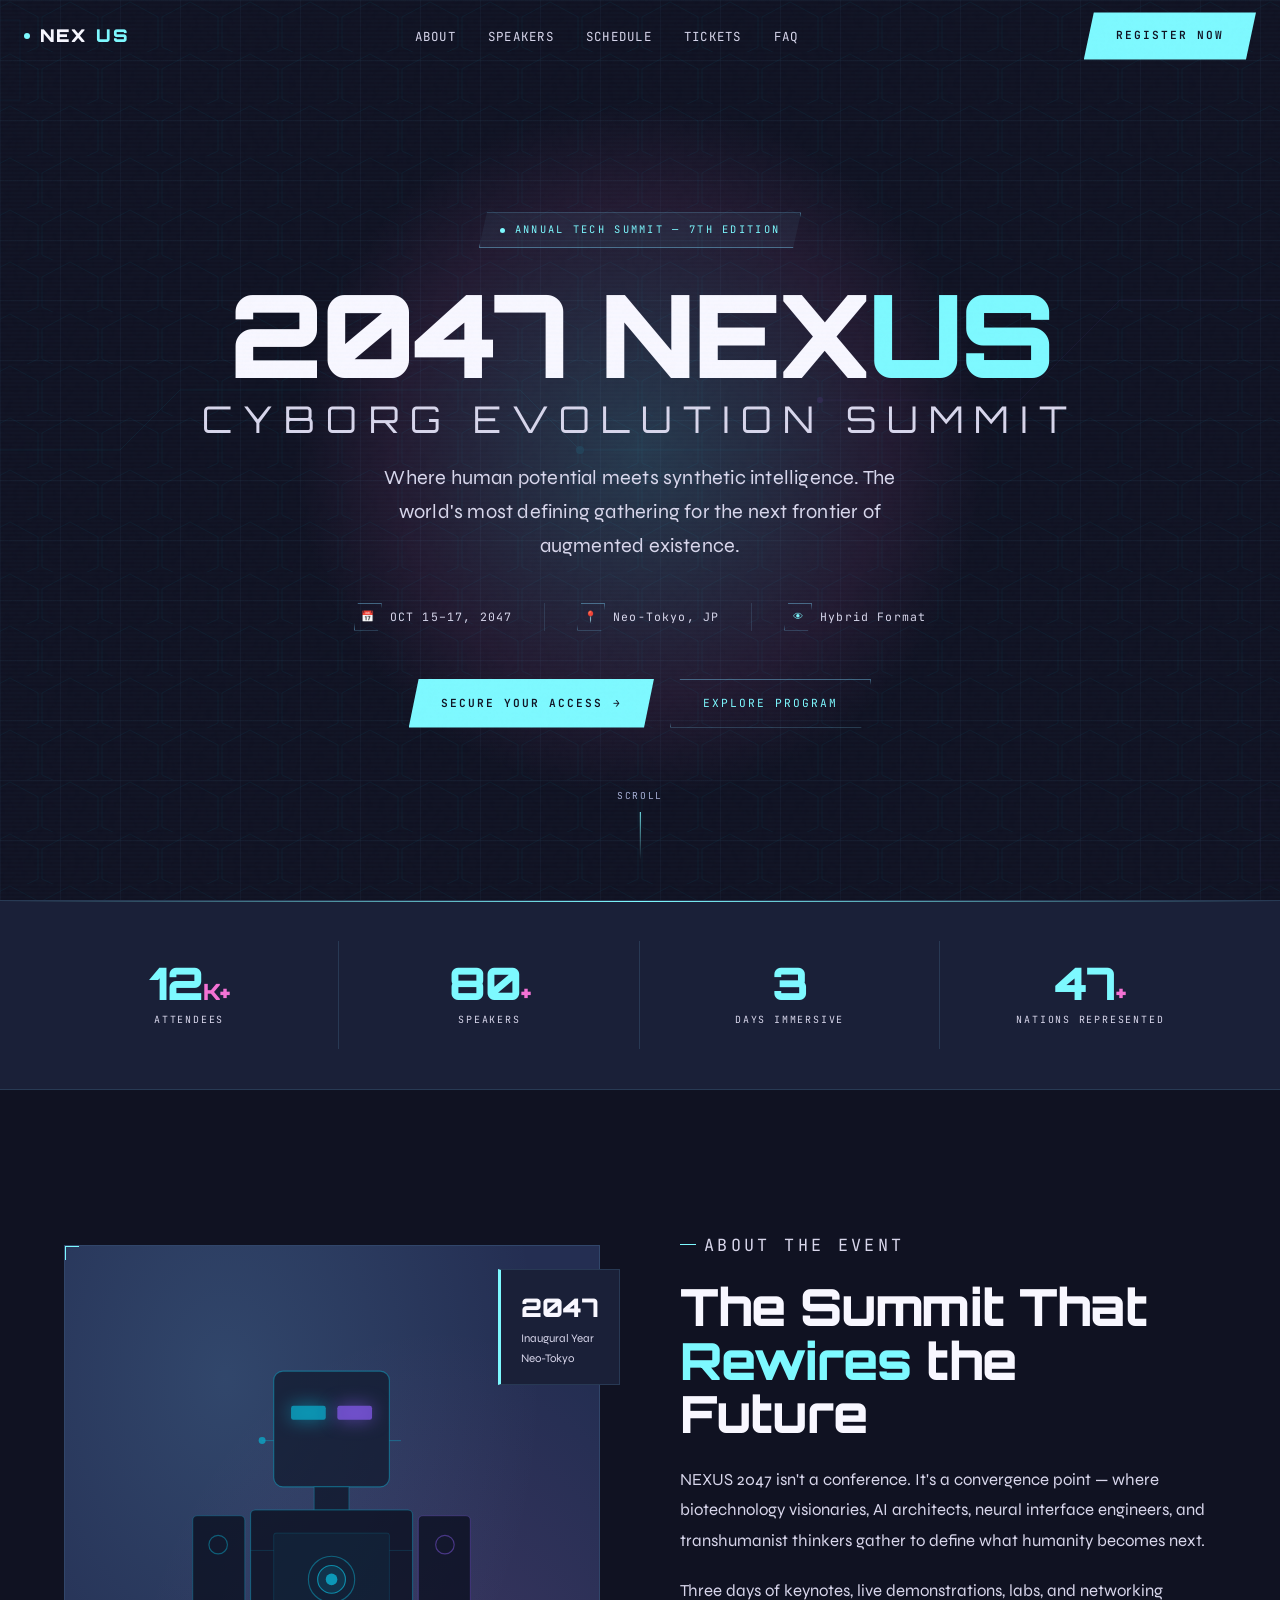
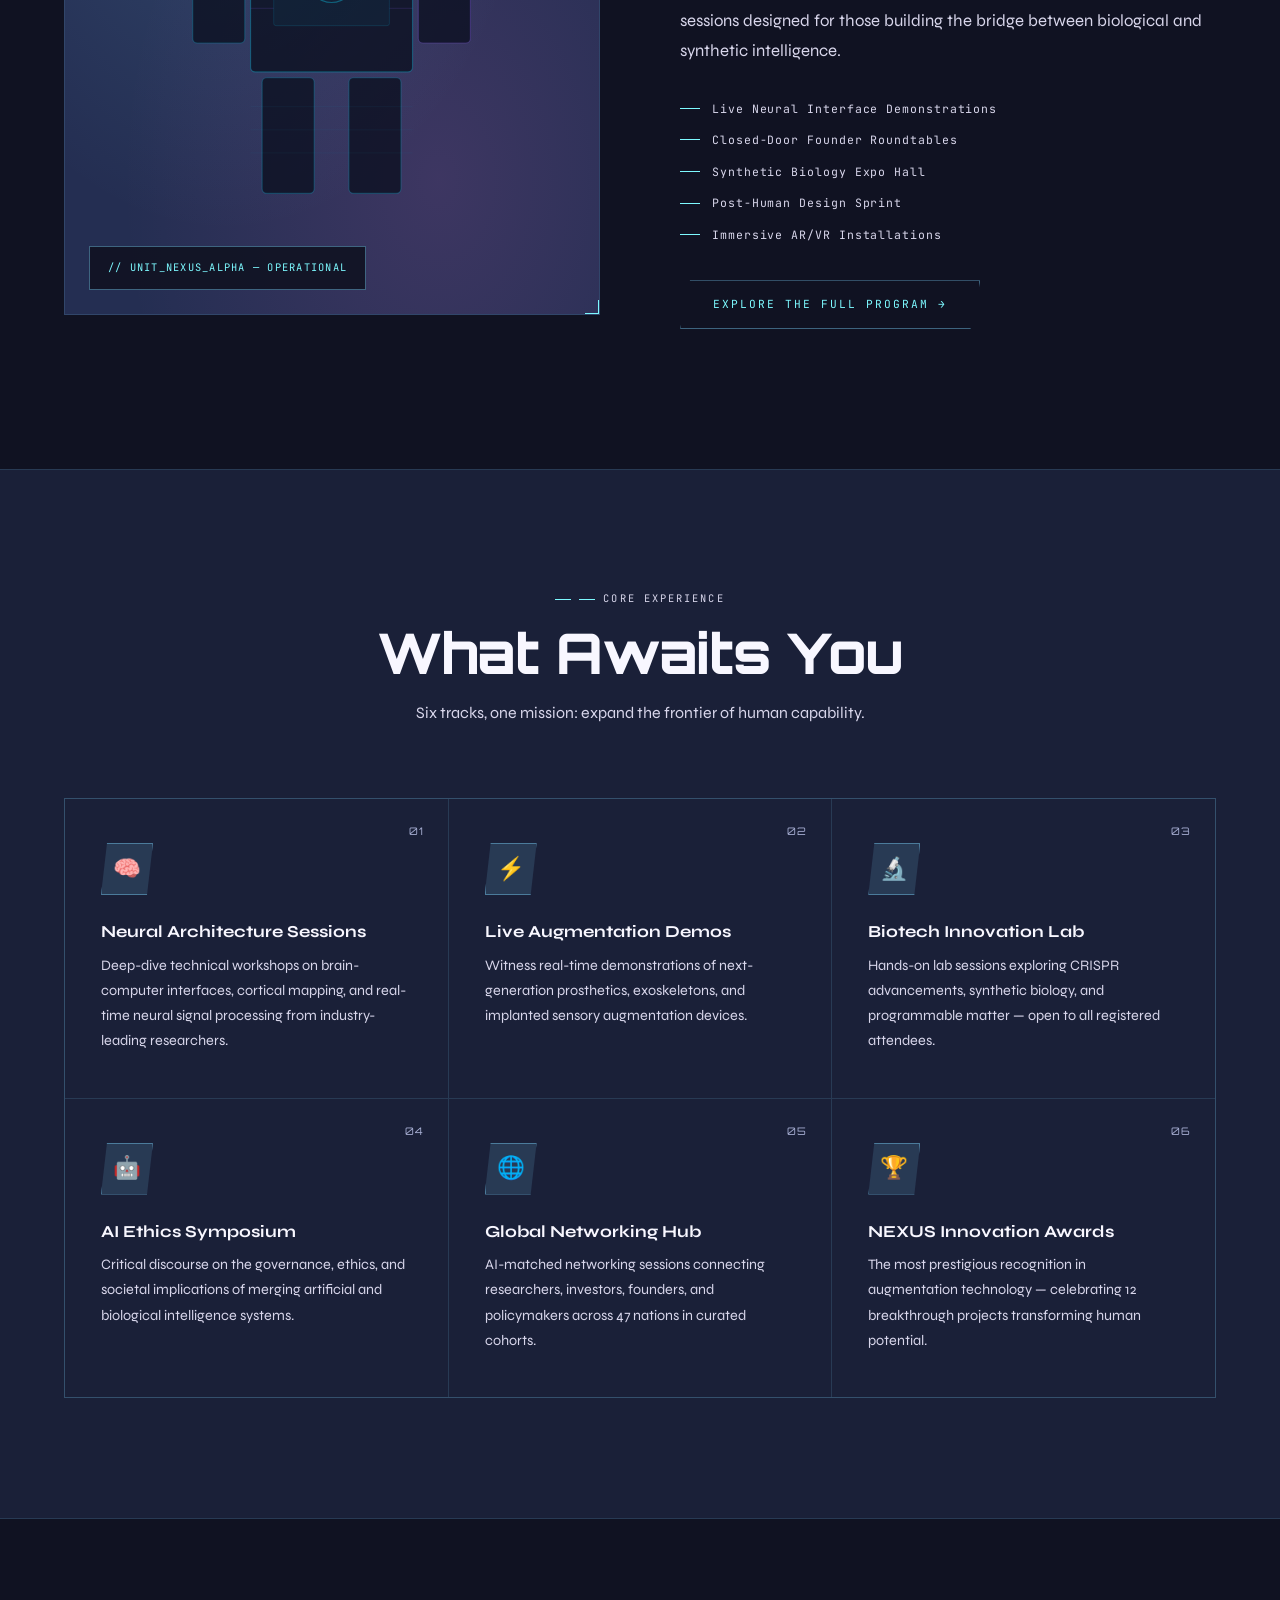
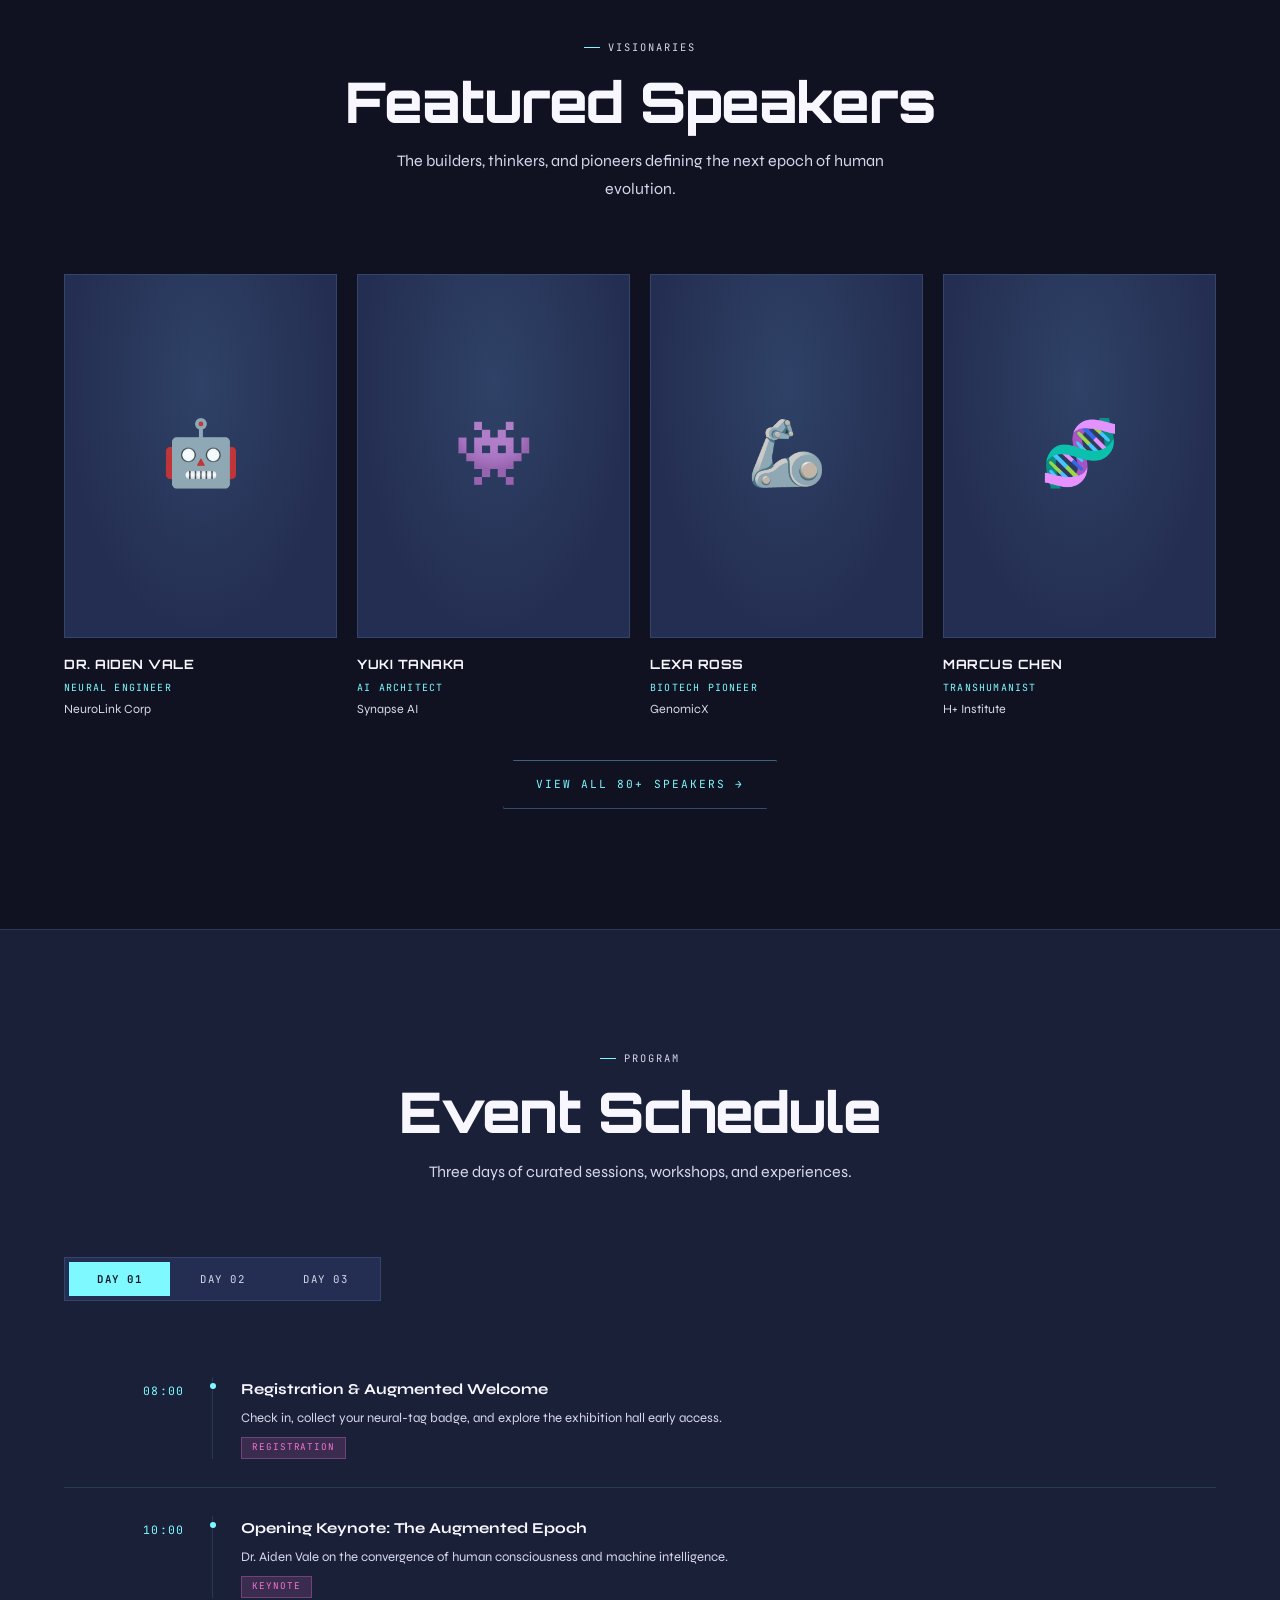
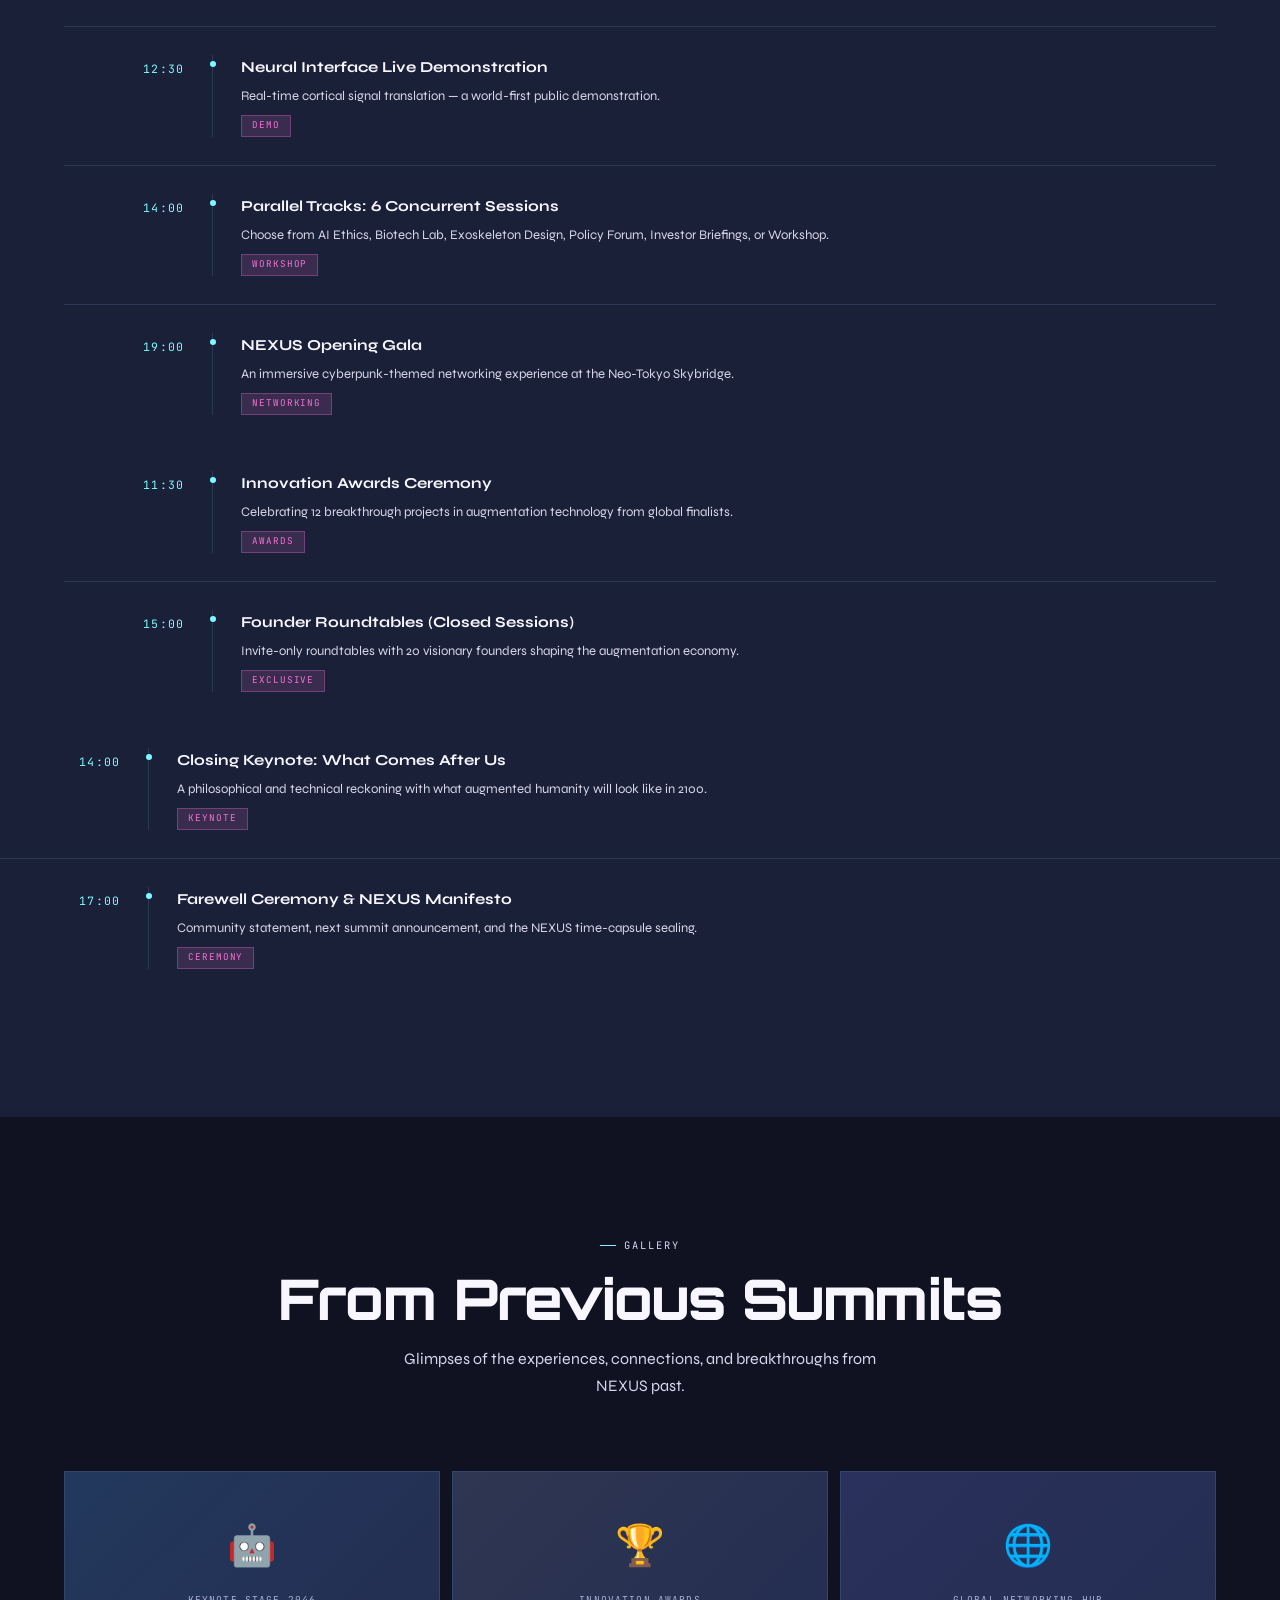
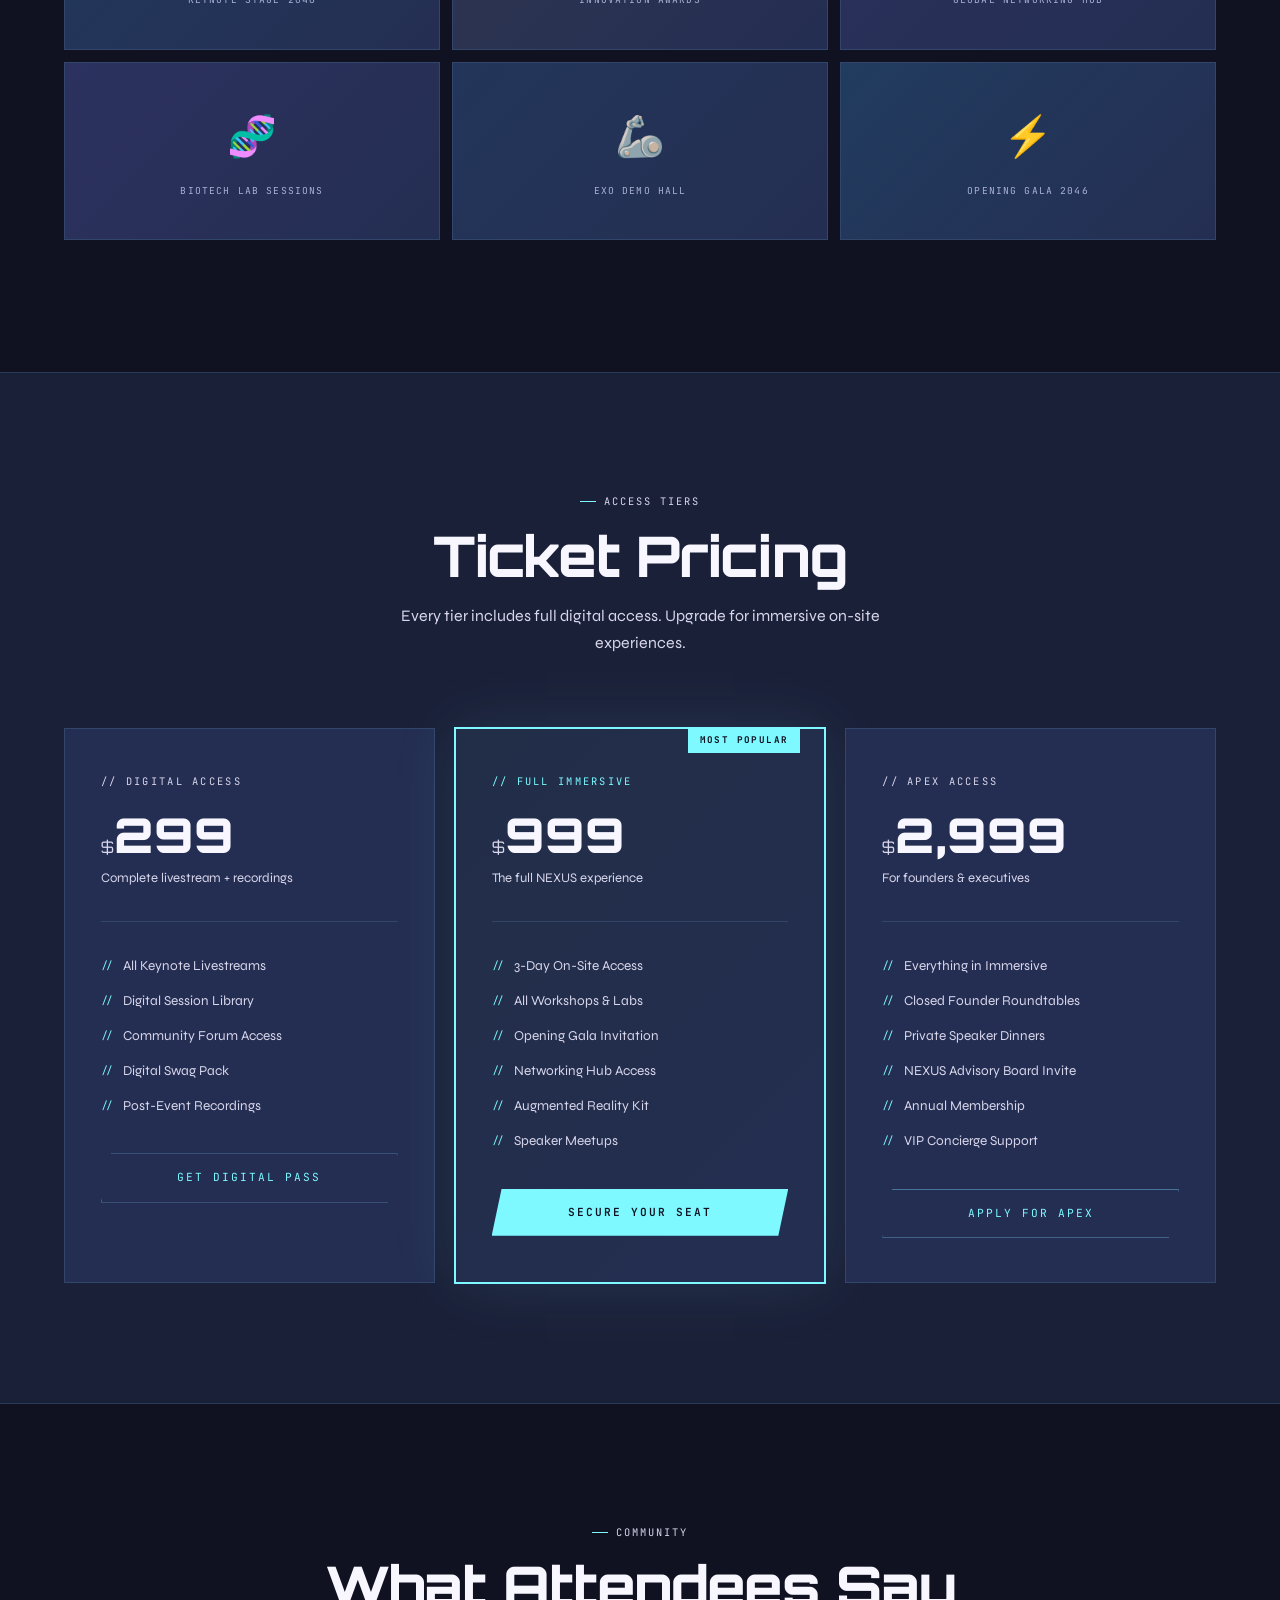
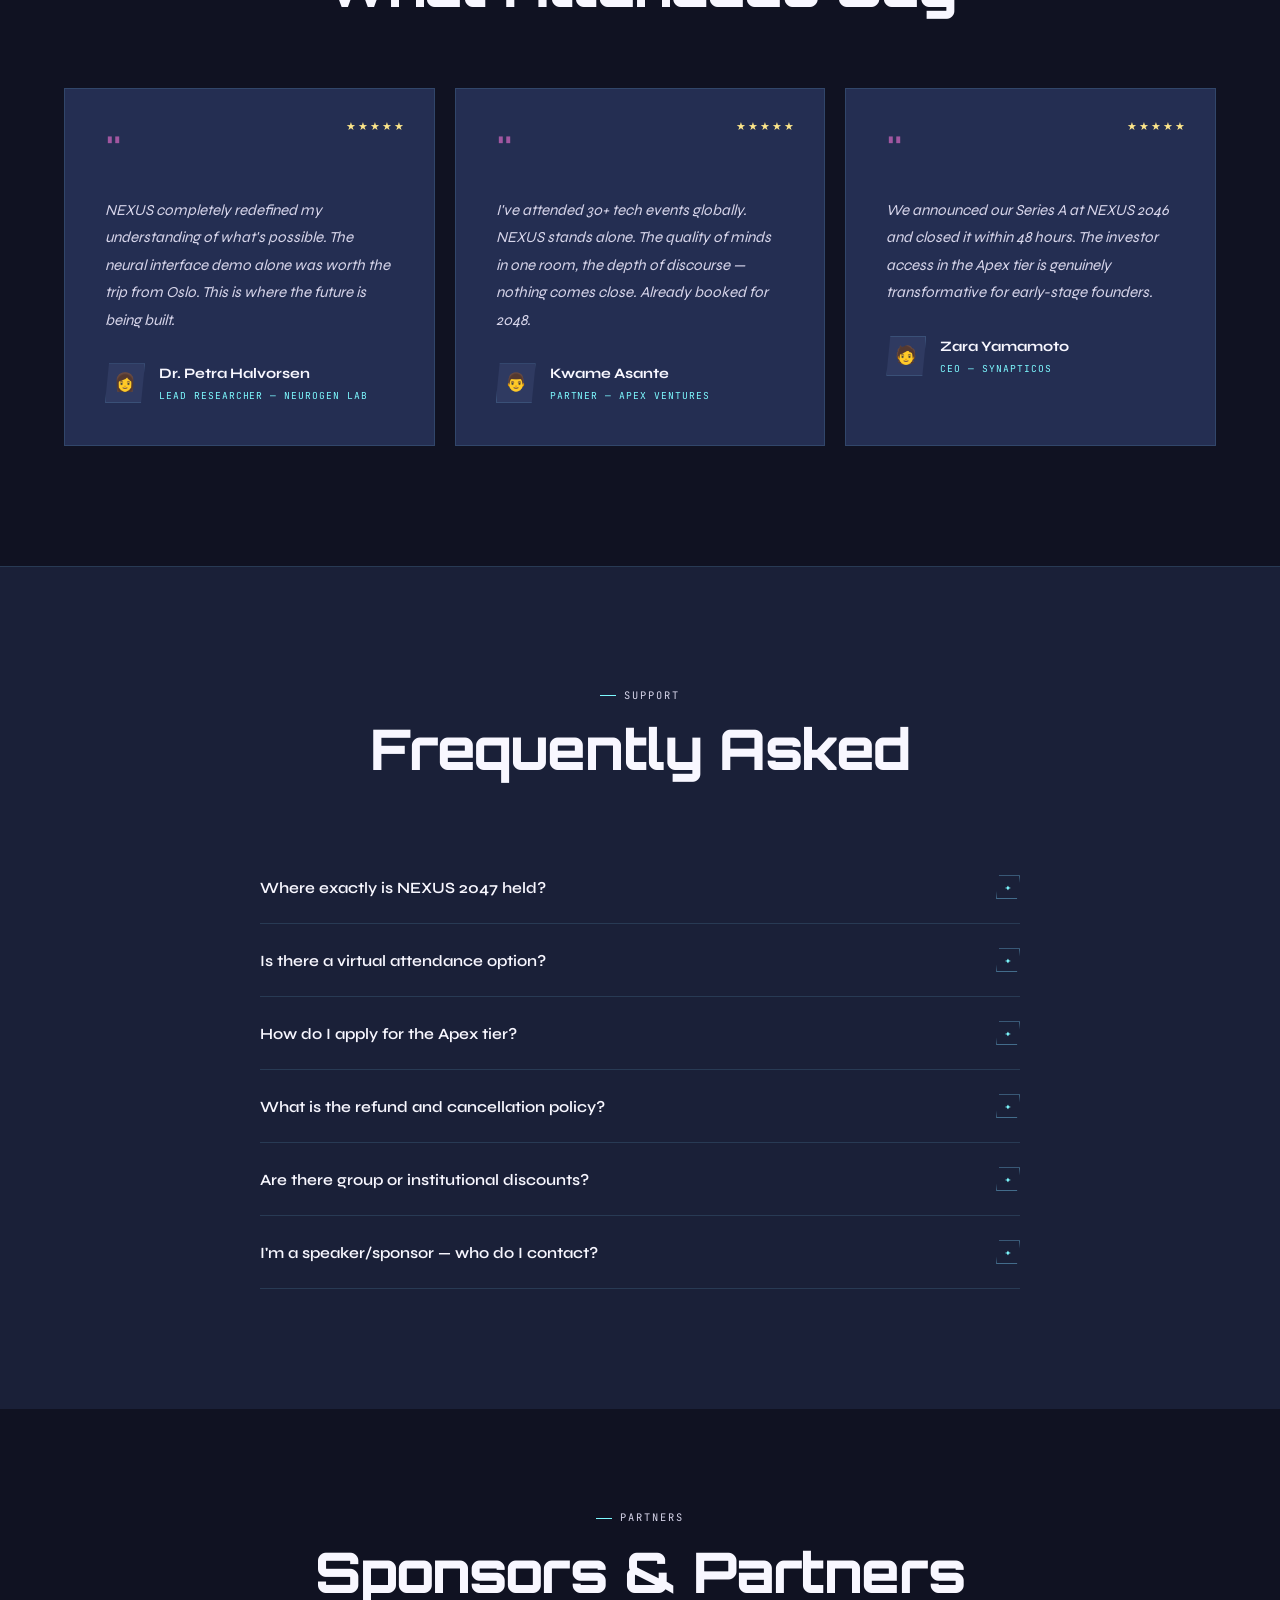
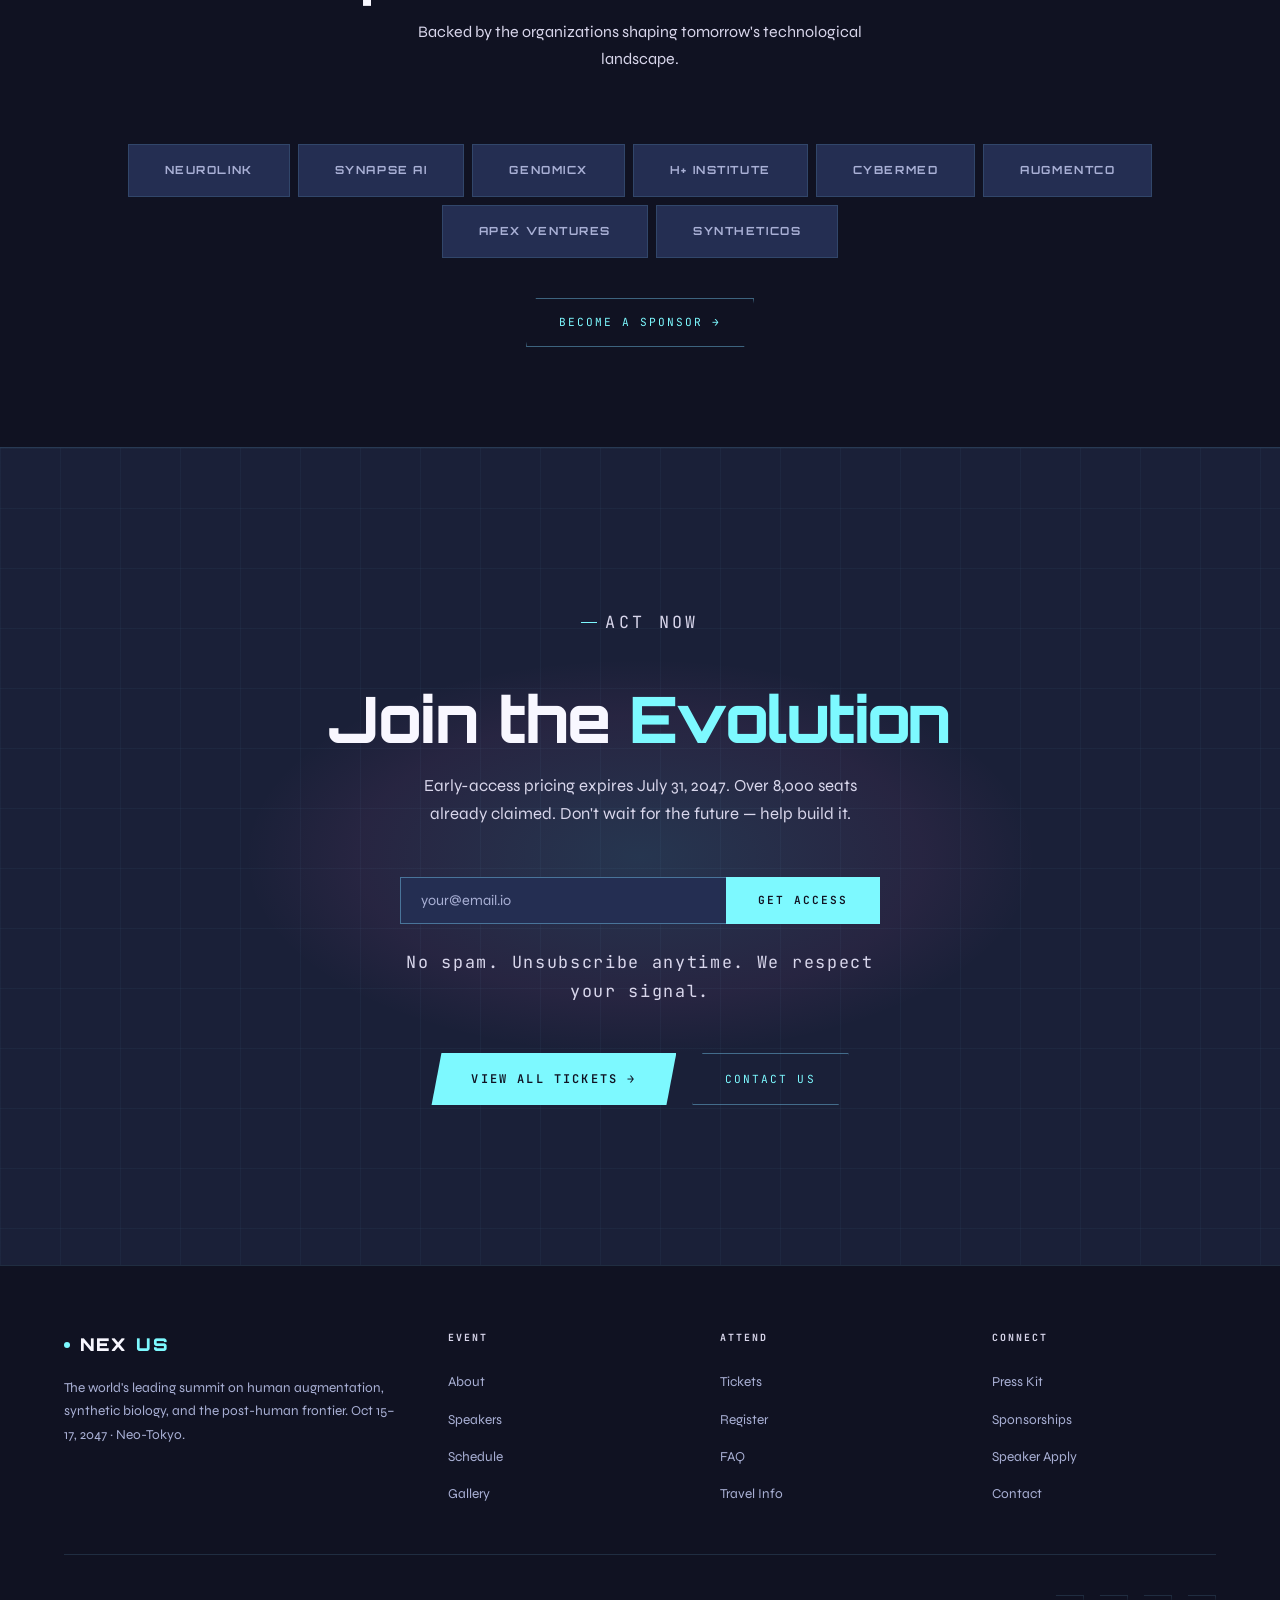
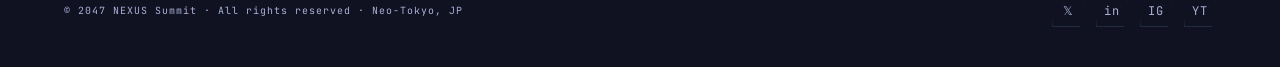
==== commit 49c3d29c: "Update cyborg-event-landing.html" ====
--- a/cyborg-event-landing.html
+++ b/cyborg-event-landing.html
@@ -7,1296 +7,11 @@
 <link rel="preconnect" href="https://fonts.googleapis.com" />
 <link rel="preconnect" href="https://fonts.gstatic.com" crossorigin />
 <link href="https://fonts.googleapis.com/css2?family=Orbitron:wght@400;500;600;700;800;900&family=Syne:wght@400;500;600;700;800&family=JetBrains+Mono:wght@300;400;500&display=swap" rel="stylesheet" />
-<style>
-/* ============================================================
-   DESIGN SYSTEM — CYBORG NEXUS 2047
-   ============================================================ */
-:root {
-  --bg-void:       #020617;
-  --bg-deep:       #0A0F1E;
-  --bg-surface:    #0F172A;
-  --bg-raised:     #111827;
-  --border:        rgba(6,182,212,0.15);
-  --border-bright: rgba(6,182,212,0.45);
-  --cyan:          #06B6D4;
-  --cyan-dim:      rgba(6,182,212,0.12);
-  --cyan-glow:     rgba(6,182,212,0.35);
-  --purple:        #8B5CF6;
-  --purple-dim:    rgba(139,92,246,0.12);
-  --purple-glow:   rgba(139,92,246,0.30);
-  --gold:          #D4AF37;
-  --text:          #F8FAFC;
-  --text-muted:    #94A3B8;
-  --text-dim:      #475569;
-  --radius-sm:     6px;
-  --radius:        12px;
-  --radius-lg:     20px;
-  --font-display:  'Orbitron', monospace;
-  --font-body:     'Syne', sans-serif;
-  --font-mono:     'JetBrains Mono', monospace;
-  --transition:    all 0.35s cubic-bezier(0.25,0.46,0.45,0.94);
-}
-
-/* RESET + BASE */
-*, *::before, *::after { box-sizing: border-box; margin: 0; padding: 0; }
-html { scroll-behavior: smooth; }
-body {
-  background: var(--bg-void);
-  color: var(--text);
-  font-family: var(--font-body);
-  font-size: 16px;
-  line-height: 1.7;
-  overflow-x: hidden;
-}
-
-/* SCROLLBAR */
-::-webkit-scrollbar { width: 4px; }
-::-webkit-scrollbar-track { background: var(--bg-void); }
-::-webkit-scrollbar-thumb { background: var(--cyan); border-radius: 2px; }
-
-/* SCAN-LINE OVERLAY */
-body::before {
-  content: '';
-  position: fixed;
-  inset: 0;
-  background: repeating-linear-gradient(
-    0deg,
-    transparent,
-    transparent 2px,
-    rgba(6,182,212,0.015) 2px,
-    rgba(6,182,212,0.015) 4px
-  );
-  pointer-events: none;
-  z-index: 1000;
-}
-
-/* NOISE GRAIN */
-body::after {
-  content: '';
-  position: fixed;
-  inset: 0;
-  background-image: url("data:image/svg+xml,%3Csvg viewBox='0 0 200 200' xmlns='http://www.w3.org/2000/svg'%3E%3Cfilter id='n'%3E%3CfeTurbulence type='fractalNoise' baseFrequency='0.65' numOctaves='3' stitchTiles='stitch'/%3E%3C/filter%3E%3Crect width='100%25' height='100%25' filter='url(%23n)' opacity='0.04'/%3E%3C/svg%3E");
-  pointer-events: none;
-  z-index: 999;
-  opacity: 0.4;
-}
-
-/* TYPOGRAPHY */
-h1, h2, h3 { font-family: var(--font-display); font-weight: 800; letter-spacing: -0.02em; line-height: 1.05; }
-h4, h5, h6 { font-family: var(--font-body); font-weight: 700; }
-
-.mono { font-family: var(--font-mono); font-size: 0.75rem; letter-spacing: 0.12em; text-transform: uppercase; }
-.label {
-  font-family: var(--font-mono);
-  font-size: 0.65rem;
-  letter-spacing: 0.2em;
-  text-transform: uppercase;
-  color: var(--cyan);
-  display: flex;
-  align-items: center;
-  gap: 8px;
-}
-.label::before {
-  content: '';
-  display: inline-block;
-  width: 16px; height: 1px;
-  background: var(--cyan);
-}
-
-/* SECTION */
-section { position: relative; }
-.container { max-width: 1200px; margin: 0 auto; padding: 0 24px; }
-.section-pad { padding: 120px 0; }
-
-/* CYBER BUTTON */
-.btn {
-  display: inline-flex;
-  align-items: center;
-  gap: 10px;
-  padding: 14px 32px;
-  font-family: var(--font-mono);
-  font-size: 0.7rem;
-  letter-spacing: 0.18em;
-  text-transform: uppercase;
-  text-decoration: none;
-  border: none;
-  cursor: pointer;
-  position: relative;
-  clip-path: polygon(10px 0%, 100% 0%, calc(100% - 10px) 100%, 0% 100%);
-  transition: var(--transition);
-}
-.btn-primary {
-  background: var(--cyan);
-  color: var(--bg-void);
-  font-weight: 600;
-}
-.btn-primary:hover {
-  background: #22D3EE;
-  transform: translateY(-2px);
-  box-shadow: 0 0 40px var(--cyan-glow);
-}
-.btn-ghost {
-  background: transparent;
-  color: var(--cyan);
-  border: 1px solid var(--border-bright);
-}
-.btn-ghost:hover {
-  background: var(--cyan-dim);
-  border-color: var(--cyan);
-}
-
-/* GRID LINES DECORATOR */
-.grid-lines {
-  position: absolute;
-  inset: 0;
-  background-image:
-    linear-gradient(rgba(6,182,212,0.04) 1px, transparent 1px),
-    linear-gradient(90deg, rgba(6,182,212,0.04) 1px, transparent 1px);
-  background-size: 60px 60px;
-  pointer-events: none;
-}
-
-/* CORNER BRACKET */
-.bracket {
-  position: relative;
-}
-.bracket::before, .bracket::after {
-  content: '';
-  position: absolute;
-  width: 14px; height: 14px;
-  border-color: var(--cyan);
-  border-style: solid;
-}
-.bracket::before { top: 0; left: 0; border-width: 1px 0 0 1px; }
-.bracket::after  { bottom: 0; right: 0; border-width: 0 1px 1px 0; }
-
-/* ANIMATED LINE */
-@keyframes scan { 0%,100%{opacity:0} 50%{opacity:1} }
-@keyframes fadeUp { from{opacity:0;transform:translateY(40px)} to{opacity:1;transform:translateY(0)} }
-@keyframes fadeIn { from{opacity:0} to{opacity:1} }
-@keyframes pulse-glow { 0%,100%{box-shadow:0 0 20px var(--cyan-glow)} 50%{box-shadow:0 0 50px var(--cyan-glow),0 0 80px rgba(6,182,212,0.15)} }
-@keyframes circuit { 0%{stroke-dashoffset:1000} 100%{stroke-dashoffset:0} }
-@keyframes float { 0%,100%{transform:translateY(0)} 50%{transform:translateY(-12px)} }
-@keyframes rotate-slow { from{transform:rotate(0deg)} to{transform:rotate(360deg)} }
-@keyframes glitch {
-  0%,94%,100%{transform:none;filter:none}
-  95%{transform:translate(-2px,1px) skewX(-1deg);filter:hue-rotate(90deg)}
-  97%{transform:translate(2px,-1px) skewX(1deg);filter:hue-rotate(-90deg)}
-  99%{transform:translate(-1px,0);filter:none}
-}
-
-/* REVEAL ANIMATION */
-.reveal {
-  opacity: 0;
-  transform: translateY(32px);
-  transition: opacity 0.7s ease, transform 0.7s ease;
-}
-.reveal.visible {
-  opacity: 1;
-  transform: translateY(0);
-}
-
-/* ============================================================
-   NAVIGATION
-   ============================================================ */
-nav {
-  position: fixed;
-  top: 0; left: 0; right: 0;
-  z-index: 900;
-  padding: 0 24px;
-  height: 72px;
-  display: flex;
-  align-items: center;
-  justify-content: space-between;
-  transition: var(--transition);
-  background: transparent;
-}
-nav.scrolled {
-  background: rgba(2,6,23,0.92);
-  backdrop-filter: blur(20px);
-  border-bottom: 1px solid var(--border);
-}
-.nav-logo {
-  font-family: var(--font-display);
-  font-size: 1.1rem;
-  font-weight: 900;
-  color: var(--text);
-  text-decoration: none;
-  letter-spacing: 0.08em;
-  display: flex;
-  align-items: center;
-  gap: 10px;
-}
-.nav-logo span { color: var(--cyan); }
-.nav-logo-dot {
-  width: 6px; height: 6px;
-  background: var(--cyan);
-  border-radius: 50%;
-  animation: pulse-glow 2s ease-in-out infinite;
-}
-.nav-links {
-  display: flex;
-  align-items: center;
-  gap: 32px;
-  list-style: none;
-}
-.nav-links a {
-  color: var(--text-muted);
-  text-decoration: none;
-  font-size: 0.78rem;
-  font-family: var(--font-mono);
-  letter-spacing: 0.1em;
-  text-transform: uppercase;
-  transition: var(--transition);
-}
-.nav-links a:hover { color: var(--cyan); }
-.nav-cta { display: flex; align-items: center; gap: 16px; }
-
-@media (max-width: 768px) {
-  .nav-links { display: none; }
-}
-
-/* ============================================================
-   HERO
-   ============================================================ */
-#hero {
-  min-height: 100vh;
-  display: flex;
-  flex-direction: column;
-  justify-content: center;
-  align-items: center;
-  text-align: center;
-  padding: 100px 24px 60px;
-  position: relative;
-  overflow: hidden;
-}
-
-/* Hexagonal grid bg */
-#hero-bg {
-  position: absolute;
-  inset: 0;
-  z-index: 0;
-}
-#hero-bg svg {
-  width: 100%; height: 100%;
-  opacity: 0.12;
-}
-
-/* Radial glow center */
-.hero-glow {
-  position: absolute;
-  width: 700px; height: 700px;
-  background: radial-gradient(circle, rgba(6,182,212,0.18) 0%, rgba(139,92,246,0.08) 50%, transparent 70%);
-  top: 50%; left: 50%;
-  transform: translate(-50%, -50%);
-  pointer-events: none;
-}
-
-.hero-content { position: relative; z-index: 2; max-width: 960px; }
-
-.hero-badge {
-  display: inline-flex;
-  align-items: center;
-  gap: 10px;
-  padding: 8px 20px;
-  border: 1px solid var(--border-bright);
-  background: rgba(6,182,212,0.06);
-  font-family: var(--font-mono);
-  font-size: 0.65rem;
-  letter-spacing: 0.22em;
-  text-transform: uppercase;
-  color: var(--cyan);
-  margin-bottom: 32px;
-  clip-path: polygon(8px 0%, 100% 0%, calc(100% - 8px) 100%, 0% 100%);
-  animation: fadeIn 1s ease 0.2s both;
-}
-.hero-badge-dot {
-  width: 5px; height: 5px;
-  background: var(--cyan);
-  border-radius: 50%;
-  animation: pulse-glow 1.5s ease-in-out infinite;
-}
-
-.hero-title {
-  font-size: clamp(3.5rem, 9vw, 8.5rem);
-  font-weight: 900;
-  line-height: 0.95;
-  letter-spacing: -0.03em;
-  color: var(--text);
-  margin-bottom: 12px;
-  animation: fadeUp 1s ease 0.4s both;
-}
-.hero-title .accent { color: var(--cyan); animation: glitch 6s infinite; }
-.hero-title .year {
-  display: block;
-  font-size: 0.38em;
-  color: var(--text-muted);
-  font-weight: 500;
-  letter-spacing: 0.25em;
-  margin-bottom: 8px;
-}
-
-.hero-subtitle {
-  font-size: clamp(1rem, 2vw, 1.25rem);
-  color: var(--text-muted);
-  max-width: 540px;
-  margin: 24px auto 40px;
-  font-weight: 400;
-  letter-spacing: 0.01em;
-  animation: fadeUp 1s ease 0.6s both;
-}
-
-.hero-meta {
-  display: flex;
-  align-items: center;
-  justify-content: center;
-  gap: 32px;
-  margin-bottom: 48px;
-  flex-wrap: wrap;
-  animation: fadeUp 1s ease 0.8s both;
-}
-.hero-meta-item {
-  display: flex;
-  align-items: center;
-  gap: 8px;
-  font-family: var(--font-mono);
-  font-size: 0.72rem;
-  letter-spacing: 0.1em;
-  color: var(--text-muted);
-}
-.hero-meta-icon {
-  width: 28px; height: 28px;
-  border: 1px solid var(--border-bright);
-  display: flex;
-  align-items: center;
-  justify-content: center;
-  font-size: 0.65rem;
-  color: var(--cyan);
-  clip-path: polygon(4px 0%,100% 0%,calc(100% - 4px) 100%,0% 100%);
-}
-.hero-meta-sep {
-  width: 1px; height: 28px;
-  background: var(--border);
-}
-
-.hero-ctas {
-  display: flex;
-  gap: 16px;
-  justify-content: center;
-  flex-wrap: wrap;
-  animation: fadeUp 1s ease 1s both;
-}
-
-.hero-scroll {
-  position: absolute;
-  bottom: 40px; left: 50%;
-  transform: translateX(-50%);
-  display: flex;
-  flex-direction: column;
-  align-items: center;
-  gap: 8px;
-  z-index: 2;
-  animation: fadeIn 1.5s ease 1.5s both;
-}
-.hero-scroll-line {
-  width: 1px; height: 48px;
-  background: linear-gradient(to bottom, var(--cyan), transparent);
-  animation: scan 2s ease-in-out infinite;
-}
-.hero-scroll span {
-  font-family: var(--font-mono);
-  font-size: 0.6rem;
-  letter-spacing: 0.18em;
-  color: var(--text-dim);
-  text-transform: uppercase;
-}
-
-/* ============================================================
-   COUNTER STRIP
-   ============================================================ */
-.counter-strip {
-  background: var(--bg-deep);
-  border-top: 1px solid var(--border);
-  border-bottom: 1px solid var(--border);
-  padding: 40px 24px;
-  overflow: hidden;
-  position: relative;
-}
-.counter-strip::before {
-  content: '';
-  position: absolute;
-  top: 0; left: 0; right: 0;
-  height: 1px;
-  background: linear-gradient(90deg, transparent, var(--cyan), transparent);
-}
-.counter-grid {
-  max-width: 1200px;
-  margin: 0 auto;
-  display: grid;
-  grid-template-columns: repeat(4, 1fr);
-  gap: 1px;
-}
-.counter-item {
-  padding: 20px 24px;
-  text-align: center;
-  border-right: 1px solid var(--border);
-  position: relative;
-}
-.counter-item:last-child { border-right: none; }
-.counter-num {
-  font-family: var(--font-display);
-  font-size: 2.8rem;
-  font-weight: 900;
-  color: var(--cyan);
-  line-height: 1;
-  letter-spacing: -0.02em;
-}
-.counter-suffix { color: var(--purple); font-size: 1.4rem; }
-.counter-label {
-  font-family: var(--font-mono);
-  font-size: 0.62rem;
-  letter-spacing: 0.18em;
-  text-transform: uppercase;
-  color: var(--text-muted);
-  margin-top: 6px;
-}
-
-@media (max-width: 600px) {
-  .counter-grid { grid-template-columns: repeat(2, 1fr); }
-}
-
-/* ============================================================
-   ABOUT
-   ============================================================ */
-#about {
-  background: var(--bg-void);
-  padding: 140px 0;
-}
-.about-inner {
-  display: grid;
-  grid-template-columns: 1fr 1fr;
-  gap: 80px;
-  align-items: center;
-}
-.about-visual {
-  position: relative;
-  aspect-ratio: 4/5;
-}
-.about-frame {
-  width: 100%;
-  height: 100%;
-  border: 1px solid var(--border);
-  background: var(--bg-surface);
-  position: relative;
-  overflow: hidden;
-}
-.about-frame-inner {
-  width: 100%; height: 100%;
-  background:
-    radial-gradient(ellipse at 30% 20%, rgba(6,182,212,0.15) 0%, transparent 60%),
-    radial-gradient(ellipse at 70% 80%, rgba(139,92,246,0.12) 0%, transparent 60%),
-    var(--bg-surface);
-  display: flex;
-  align-items: center;
-  justify-content: center;
-}
-.cyborg-silhouette {
-  width: 65%;
-  opacity: 0.85;
-}
-.about-tag {
-  position: absolute;
-  bottom: 24px;
-  left: 24px;
-  background: rgba(2,6,23,0.9);
-  border: 1px solid var(--border-bright);
-  padding: 12px 18px;
-  font-family: var(--font-mono);
-  font-size: 0.65rem;
-  color: var(--cyan);
-  letter-spacing: 0.12em;
-}
-.about-stat {
-  position: absolute;
-  top: 24px; right: -20px;
-  background: var(--bg-deep);
-  border: 1px solid var(--border);
-  border-left: 3px solid var(--cyan);
-  padding: 16px 20px;
-  animation: float 4s ease-in-out infinite;
-}
-.about-stat-num {
-  font-family: var(--font-display);
-  font-size: 1.6rem;
-  font-weight: 900;
-  color: var(--text);
-}
-.about-stat-label { font-size: 0.72rem; color: var(--text-muted); }
-.about-text h2 {
-  font-size: clamp(2.2rem, 4vw, 3.4rem);
-  margin-bottom: 24px;
-}
-.about-text h2 em { font-style: normal; color: var(--cyan); }
-.about-text p {
-  color: var(--text-muted);
-  margin-bottom: 20px;
-  font-size: 1.05rem;
-  line-height: 1.8;
-}
-.about-features {
-  display: flex;
-  flex-direction: column;
-  gap: 12px;
-  margin-top: 32px;
-}
-.about-feature {
-  display: flex;
-  align-items: center;
-  gap: 12px;
-  font-family: var(--font-mono);
-  font-size: 0.72rem;
-  letter-spacing: 0.08em;
-  color: var(--text-muted);
-}
-.about-feature::before {
-  content: '';
-  width: 20px; height: 1px;
-  background: var(--cyan);
-  flex-shrink: 0;
-}
-
-@media (max-width: 900px) {
-  .about-inner { grid-template-columns: 1fr; gap: 48px; }
-  .about-visual { aspect-ratio: 16/9; }
-  .about-stat { right: 0; }
-}
-
-/* ============================================================
-   HIGHLIGHTS
-   ============================================================ */
-#highlights {
-  background: var(--bg-deep);
-  padding: 120px 0;
-  border-top: 1px solid var(--border);
-  border-bottom: 1px solid var(--border);
-}
-.section-header {
-  text-align: center;
-  margin-bottom: 72px;
-}
-.section-header h2 {
-  font-size: clamp(2rem, 4.5vw, 3.5rem);
-  margin-top: 16px;
-  margin-bottom: 16px;
-}
-.section-header p { color: var(--text-muted); max-width: 520px; margin: 0 auto; }
-.highlights-grid {
-  display: grid;
-  grid-template-columns: repeat(3, 1fr);
-  gap: 1px;
-  border: 1px solid var(--border);
-  background: var(--border);
-}
-.highlight-card {
-  background: var(--bg-deep);
-  padding: 44px 36px;
-  position: relative;
-  overflow: hidden;
-  transition: var(--transition);
-  cursor: default;
-}
-.highlight-card:hover {
-  background: var(--bg-surface);
-  transform: translateY(-4px);
-}
-.highlight-card::after {
-  content: '';
-  position: absolute;
-  bottom: 0; left: 0; right: 0;
-  height: 2px;
-  background: linear-gradient(90deg, var(--cyan), var(--purple));
-  transform: scaleX(0);
-  transform-origin: left;
-  transition: transform 0.4s ease;
-}
-.highlight-card:hover::after { transform: scaleX(1); }
-.highlight-icon {
-  width: 52px; height: 52px;
-  border: 1px solid var(--border-bright);
-  display: flex; align-items: center; justify-content: center;
-  font-size: 1.4rem;
-  margin-bottom: 28px;
-  clip-path: polygon(6px 0%,100% 0%,calc(100% - 6px) 100%,0% 100%);
-  background: var(--cyan-dim);
-  transition: var(--transition);
-}
-.highlight-card:hover .highlight-icon {
-  background: var(--cyan-dim);
-  box-shadow: 0 0 24px var(--cyan-glow);
-}
-.highlight-card h3 {
-  font-family: var(--font-body);
-  font-size: 1.05rem;
-  font-weight: 700;
-  margin-bottom: 12px;
-  letter-spacing: 0;
-}
-.highlight-card p { color: var(--text-muted); font-size: 0.9rem; line-height: 1.75; }
-.highlight-num {
-  position: absolute;
-  top: 24px; right: 24px;
-  font-family: var(--font-display);
-  font-size: 0.65rem;
-  color: var(--text-dim);
-  letter-spacing: 0.1em;
-}
-
-@media (max-width: 768px) {
-  .highlights-grid { grid-template-columns: 1fr; }
-}
-
-/* ============================================================
-   SPEAKERS
-   ============================================================ */
-#speakers { padding: 120px 0; }
-.speakers-grid {
-  display: grid;
-  grid-template-columns: repeat(4, 1fr);
-  gap: 20px;
-  margin-top: 64px;
-}
-.speaker-card {
-  position: relative;
-  cursor: pointer;
-  group: true;
-}
-.speaker-img {
-  width: 100%;
-  aspect-ratio: 3/4;
-  background: var(--bg-surface);
-  border: 1px solid var(--border);
-  overflow: hidden;
-  position: relative;
-  transition: var(--transition);
-}
-.speaker-img-inner {
-  width: 100%; height: 100%;
-  display: flex;
-  align-items: center;
-  justify-content: center;
-  font-size: 4rem;
-  transition: transform 0.5s ease;
-}
-.speaker-card:hover .speaker-img-inner { transform: scale(1.06); }
-.speaker-overlay {
-  position: absolute;
-  inset: 0;
-  background: linear-gradient(to top, rgba(2,6,23,0.95) 0%, transparent 50%);
-  opacity: 0;
-  transition: opacity 0.4s ease;
-  display: flex;
-  align-items: flex-end;
-  padding: 20px;
-}
-.speaker-card:hover .speaker-overlay { opacity: 1; }
-.speaker-socials {
-  display: flex;
-  gap: 8px;
-}
-.speaker-social-btn {
-  width: 32px; height: 32px;
-  background: rgba(6,182,212,0.2);
-  border: 1px solid var(--border-bright);
-  display: flex; align-items: center; justify-content: center;
-  font-size: 0.8rem;
-  cursor: pointer;
-  transition: var(--transition);
-  text-decoration: none;
-  color: var(--text);
-}
-.speaker-social-btn:hover { background: var(--cyan); color: var(--bg-void); }
-.speaker-info { margin-top: 16px; }
-.speaker-name {
-  font-family: var(--font-display);
-  font-size: 0.8rem;
-  font-weight: 700;
-  letter-spacing: 0.04em;
-  margin-bottom: 4px;
-}
-.speaker-role {
-  font-family: var(--font-mono);
-  font-size: 0.62rem;
-  color: var(--cyan);
-  letter-spacing: 0.12em;
-  text-transform: uppercase;
-}
-.speaker-company { font-size: 0.78rem; color: var(--text-muted); margin-top: 2px; }
-.speaker-img::before {
-  content: '';
-  position: absolute;
-  inset: 0;
-  background: radial-gradient(ellipse at 50% 30%, rgba(6,182,212,0.12) 0%, transparent 70%);
-  z-index: 1;
-}
-
-@media (max-width: 900px) {
-  .speakers-grid { grid-template-columns: repeat(2, 1fr); }
-}
-@media (max-width: 500px) {
-  .speakers-grid { grid-template-columns: 1fr 1fr; }
-}
-
-/* ============================================================
-   SCHEDULE
-   ============================================================ */
-#schedule {
-  background: var(--bg-deep);
-  padding: 120px 0;
-  border-top: 1px solid var(--border);
-}
-.schedule-tabs {
-  display: flex;
-  gap: 2px;
-  margin-bottom: 48px;
-  background: var(--bg-surface);
-  padding: 4px;
-  width: fit-content;
-  border: 1px solid var(--border);
-}
-.schedule-tab {
-  padding: 10px 28px;
-  font-family: var(--font-mono);
-  font-size: 0.67rem;
-  letter-spacing: 0.14em;
-  text-transform: uppercase;
-  cursor: pointer;
-  transition: var(--transition);
-  color: var(--text-muted);
-  background: transparent;
-  border: none;
-}
-.schedule-tab.active {
-  background: var(--cyan);
-  color: var(--bg-void);
-  font-weight: 600;
-}
-.schedule-list {
-  display: flex;
-  flex-direction: column;
-  gap: 0;
-}
-.schedule-item {
-  display: grid;
-  grid-template-columns: 120px 1px 1fr;
-  gap: 0 28px;
-  align-items: start;
-  padding: 28px 0;
-  border-bottom: 1px solid var(--border);
-  transition: var(--transition);
-  position: relative;
-}
-.schedule-item:hover { background: rgba(6,182,212,0.03); }
-.schedule-item:last-child { border-bottom: none; }
-.schedule-time {
-  font-family: var(--font-mono);
-  font-size: 0.72rem;
-  color: var(--cyan);
-  letter-spacing: 0.1em;
-  padding-top: 4px;
-  text-align: right;
-}
-.schedule-line {
-  background: var(--border);
-  width: 1px;
-  align-self: stretch;
-  position: relative;
-}
-.schedule-line::before {
-  content: '';
-  position: absolute;
-  top: 6px; left: 50%;
-  transform: translateX(-50%);
-  width: 6px; height: 6px;
-  background: var(--cyan);
-  border-radius: 50%;
-}
-.schedule-body { padding-top: 0; }
-.schedule-body h4 { font-size: 0.95rem; font-weight: 700; margin-bottom: 4px; }
-.schedule-body p { font-size: 0.82rem; color: var(--text-muted); }
-.schedule-tag {
-  display: inline-block;
-  padding: 2px 10px;
-  background: var(--purple-dim);
-  border: 1px solid rgba(139,92,246,0.3);
-  font-family: var(--font-mono);
-  font-size: 0.58rem;
-  letter-spacing: 0.1em;
-  text-transform: uppercase;
-  color: var(--purple);
-  margin-top: 8px;
-}
-
-/* ============================================================
-   GALLERY
-   ============================================================ */
-#gallery { padding: 120px 0; }
-.gallery-grid {
-  columns: 3;
-  gap: 12px;
-  margin-top: 64px;
-}
-.gallery-item {
-  break-inside: avoid;
-  margin-bottom: 12px;
-  position: relative;
-  overflow: hidden;
-  cursor: pointer;
-}
-.gallery-item-inner {
-  width: 100%;
-  background: var(--bg-surface);
-  border: 1px solid var(--border);
-  display: flex;
-  align-items: center;
-  justify-content: center;
-  transition: transform 0.5s ease;
-  position: relative;
-}
-.gallery-item:hover .gallery-item-inner { transform: scale(1.03); }
-.gallery-item-overlay {
-  position: absolute;
-  inset: 0;
-  background: rgba(6,182,212,0.15);
-  opacity: 0;
-  transition: opacity 0.3s ease;
-  display: flex;
-  align-items: center;
-  justify-content: center;
-  font-size: 1.5rem;
-}
-.gallery-item:hover .gallery-item-overlay { opacity: 1; }
-.gallery-placeholder {
-  font-size: 2.5rem;
-  padding: 40px;
-  display: flex;
-  flex-direction: column;
-  align-items: center;
-  gap: 12px;
-  width: 100%;
-}
-.gallery-placeholder span {
-  font-family: var(--font-mono);
-  font-size: 0.6rem;
-  letter-spacing: 0.12em;
-  color: var(--text-dim);
-  text-transform: uppercase;
-}
-.gallery-item:nth-child(2) .gallery-placeholder { padding: 72px 40px; }
-.gallery-item:nth-child(5) .gallery-placeholder { padding: 64px 40px; }
-
-@media (max-width: 700px) {
-  .gallery-grid { columns: 2; }
-}
-
-/* ============================================================
-   TICKETS
-   ============================================================ */
-#tickets {
-  background: var(--bg-deep);
-  padding: 120px 0;
-  border-top: 1px solid var(--border);
-  border-bottom: 1px solid var(--border);
-}
-.tickets-grid {
-  display: grid;
-  grid-template-columns: repeat(3, 1fr);
-  gap: 20px;
-  margin-top: 64px;
-}
-.ticket-card {
-  padding: 44px 36px;
-  border: 1px solid var(--border);
-  background: var(--bg-surface);
-  position: relative;
-  overflow: hidden;
-  transition: var(--transition);
-}
-.ticket-card:hover {
-  border-color: rgba(6,182,212,0.3);
-  transform: translateY(-6px);
-  box-shadow: 0 20px 60px rgba(0,0,0,0.4);
-}
-.ticket-card.featured {
-  border-color: var(--cyan);
-  background: linear-gradient(135deg, rgba(6,182,212,0.08) 0%, var(--bg-surface) 100%);
-  box-shadow: 0 0 0 1px var(--cyan), 0 0 60px rgba(6,182,212,0.12);
-}
-.ticket-badge {
-  position: absolute;
-  top: 0; right: 24px;
-  background: var(--cyan);
-  color: var(--bg-void);
-  font-family: var(--font-mono);
-  font-size: 0.58rem;
-  letter-spacing: 0.15em;
-  padding: 4px 12px;
-  font-weight: 700;
-  text-transform: uppercase;
-}
-.ticket-tier {
-  font-family: var(--font-mono);
-  font-size: 0.65rem;
-  letter-spacing: 0.22em;
-  text-transform: uppercase;
-  color: var(--text-muted);
-  margin-bottom: 20px;
-}
-.ticket-card.featured .ticket-tier { color: var(--cyan); }
-.ticket-price {
-  font-family: var(--font-display);
-  font-size: 3rem;
-  font-weight: 900;
-  line-height: 1;
-  margin-bottom: 8px;
-}
-.ticket-price sub {
-  font-size: 1rem;
-  font-weight: 400;
-  vertical-align: baseline;
-  color: var(--text-muted);
-}
-.ticket-tagline {
-  font-size: 0.82rem;
-  color: var(--text-muted);
-  margin-bottom: 32px;
-  padding-bottom: 32px;
-  border-bottom: 1px solid var(--border);
-}
-.ticket-features {
-  list-style: none;
-  display: flex;
-  flex-direction: column;
-  gap: 12px;
-  margin-bottom: 36px;
-}
-.ticket-features li {
-  display: flex;
-  align-items: center;
-  gap: 10px;
-  font-size: 0.85rem;
-  color: var(--text-muted);
-}
-.ticket-features li::before {
-  content: '//';
-  color: var(--cyan);
-  font-family: var(--font-mono);
-  font-size: 0.65rem;
-  flex-shrink: 0;
-}
-.ticket-card .btn { width: 100%; justify-content: center; }
-
-@media (max-width: 900px) {
-  .tickets-grid { grid-template-columns: 1fr; max-width: 420px; margin-left: auto; margin-right: auto; }
-}
-
-/* ============================================================
-   TESTIMONIALS
-   ============================================================ */
-#testimonials { padding: 120px 0; }
-.testimonials-track {
-  display: grid;
-  grid-template-columns: repeat(3, 1fr);
-  gap: 20px;
-  margin-top: 64px;
-}
-.testimonial-card {
-  padding: 40px;
-  border: 1px solid var(--border);
-  background: var(--bg-surface);
-  position: relative;
-  transition: var(--transition);
-}
-.testimonial-card:hover {
-  border-color: rgba(139,92,246,0.3);
-  transform: translateY(-4px);
-}
-.testimonial-quote {
-  font-family: var(--font-display);
-  font-size: 3rem;
-  color: var(--purple);
-  line-height: 1;
-  margin-bottom: 20px;
-  opacity: 0.6;
-}
-.testimonial-text {
-  font-size: 0.95rem;
-  line-height: 1.8;
-  color: var(--text-muted);
-  margin-bottom: 28px;
-  font-style: italic;
-}
-.testimonial-author {
-  display: flex;
-  align-items: center;
-  gap: 14px;
-}
-.testimonial-avatar {
-  width: 40px; height: 40px;
-  border-radius: 0;
-  background: var(--bg-raised);
-  border: 1px solid var(--border);
-  display: flex;
-  align-items: center;
-  justify-content: center;
-  font-size: 1.1rem;
-  flex-shrink: 0;
-  clip-path: polygon(4px 0%,100% 0%,calc(100% - 4px) 100%,0% 100%);
-}
-.testimonial-name { font-weight: 700; font-size: 0.9rem; }
-.testimonial-role {
-  font-family: var(--font-mono);
-  font-size: 0.6rem;
-  color: var(--cyan);
-  letter-spacing: 0.1em;
-  text-transform: uppercase;
-  margin-top: 2px;
-}
-.stars {
-  position: absolute;
-  top: 28px; right: 28px;
-  color: var(--gold);
-  font-size: 0.7rem;
-  letter-spacing: 2px;
-}
-
-@media (max-width: 900px) {
-  .testimonials-track { grid-template-columns: 1fr; }
-}
-
-/* ============================================================
-   FAQ
-   ============================================================ */
-#faq {
-  background: var(--bg-deep);
-  padding: 120px 0;
-  border-top: 1px solid var(--border);
-}
-.faq-list {
-  max-width: 760px;
-  margin: 64px auto 0;
-  display: flex;
-  flex-direction: column;
-  gap: 0;
-}
-.faq-item {
-  border-bottom: 1px solid var(--border);
-}
-.faq-question {
-  width: 100%;
-  background: none;
-  border: none;
-  padding: 24px 0;
-  display: flex;
-  justify-content: space-between;
-  align-items: center;
-  cursor: pointer;
-  text-align: left;
-  font-family: var(--font-body);
-  font-size: 0.98rem;
-  font-weight: 600;
-  color: var(--text);
-  transition: var(--transition);
-  gap: 16px;
-}
-.faq-question:hover { color: var(--cyan); }
-.faq-icon {
-  width: 24px; height: 24px;
-  border: 1px solid var(--border-bright);
-  display: flex; align-items: center; justify-content: center;
-  font-size: 0.7rem;
-  color: var(--cyan);
-  flex-shrink: 0;
-  transition: var(--transition);
-  clip-path: polygon(3px 0%,100% 0%,calc(100% - 3px) 100%,0% 100%);
-}
-.faq-item.open .faq-icon { background: var(--cyan); color: var(--bg-void); transform: rotate(45deg); }
-.faq-answer {
-  max-height: 0;
-  overflow: hidden;
-  transition: max-height 0.4s cubic-bezier(0.4,0,0.2,1);
-}
-.faq-item.open .faq-answer { max-height: 300px; }
-.faq-answer p {
-  padding: 0 0 24px;
-  color: var(--text-muted);
-  font-size: 0.9rem;
-  line-height: 1.8;
-}
-
-/* ============================================================
-   SPONSORS
-   ============================================================ */
-#sponsors { padding: 100px 0; }
-.sponsors-row {
-  display: flex;
-  align-items: center;
-  justify-content: center;
-  flex-wrap: wrap;
-  gap: 8px;
-  margin-top: 52px;
-}
-.sponsor-logo {
-  padding: 16px 36px;
-  border: 1px solid var(--border);
-  background: var(--bg-surface);
-  font-family: var(--font-display);
-  font-size: 0.7rem;
-  font-weight: 700;
-  letter-spacing: 0.14em;
-  text-transform: uppercase;
-  color: var(--text-dim);
-  transition: var(--transition);
-  cursor: default;
-}
-.sponsor-logo:hover {
-  border-color: var(--border-bright);
-  color: var(--cyan);
-  background: var(--cyan-dim);
-}
-
-/* ============================================================
-   REGISTRATION CTA
-   ============================================================ */
-#register {
-  background: var(--bg-deep);
-  padding: 160px 0;
-  border-top: 1px solid var(--border);
-  text-align: center;
-  position: relative;
-  overflow: hidden;
-}
-.register-glow {
-  position: absolute;
-  width: 800px; height: 400px;
-  background: radial-gradient(ellipse, rgba(6,182,212,0.12) 0%, rgba(139,92,246,0.06) 50%, transparent 70%);
-  top: 50%; left: 50%;
-  transform: translate(-50%, -50%);
-  pointer-events: none;
-}
-.register-inner { position: relative; z-index: 2; }
-.register-inner h2 {
-  font-size: clamp(2.5rem, 5vw, 5rem);
-  margin: 16px 0 20px;
-}
-.register-inner h2 em { font-style: normal; color: var(--cyan); }
-.register-inner p {
-  color: var(--text-muted);
-  max-width: 480px;
-  margin: 0 auto 48px;
-  font-size: 1.05rem;
-}
-.register-form {
-  display: flex;
-  gap: 0;
-  max-width: 480px;
-  margin: 0 auto 24px;
-}
-.register-input {
-  flex: 1;
-  padding: 14px 20px;
-  background: var(--bg-surface);
-  border: 1px solid var(--border-bright);
-  border-right: none;
-  color: var(--text);
-  font-family: var(--font-body);
-  font-size: 0.9rem;
-  outline: none;
-  transition: var(--transition);
-}
-.register-input:focus { border-color: var(--cyan); background: rgba(6,182,212,0.05); }
-.register-input::placeholder { color: var(--text-dim); }
-.register-form .btn {
-  clip-path: none;
-  border-left: none;
-}
-.register-note {
-  font-family: var(--font-mono);
-  font-size: 0.62rem;
-  color: var(--text-dim);
-  letter-spacing: 0.1em;
-}
-
-/* ============================================================
-   FOOTER
-   ============================================================ */
-footer {
-  background: var(--bg-void);
-  border-top: 1px solid var(--border);
-  padding: 64px 0 40px;
-}
-.footer-top {
-  display: grid;
-  grid-template-columns: 1.5fr 1fr 1fr 1fr;
-  gap: 48px;
-  padding-bottom: 48px;
-  border-bottom: 1px solid var(--border);
-  margin-bottom: 40px;
-}
-.footer-brand { }
-.footer-brand .nav-logo { margin-bottom: 16px; }
-.footer-brand p { font-size: 0.85rem; color: var(--text-dim); line-height: 1.7; }
-.footer-col h5 {
-  font-family: var(--font-mono);
-  font-size: 0.62rem;
-  letter-spacing: 0.2em;
-  text-transform: uppercase;
-  color: var(--text-muted);
-  margin-bottom: 20px;
-}
-.footer-col ul { list-style: none; display: flex; flex-direction: column; gap: 10px; }
-.footer-col ul a {
-  color: var(--text-dim);
-  text-decoration: none;
-  font-size: 0.85rem;
-  transition: var(--transition);
-}
-.footer-col ul a:hover { color: var(--cyan); }
-.footer-bottom {
-  display: flex;
-  justify-content: space-between;
-  align-items: center;
-  font-family: var(--font-mono);
-  font-size: 0.62rem;
-  letter-spacing: 0.1em;
-  color: var(--text-dim);
-}
-.footer-socials { display: flex; gap: 12px; }
-.footer-social {
-  width: 32px; height: 32px;
-  border: 1px solid var(--border);
-  display: flex; align-items: center; justify-content: center;
-  color: var(--text-dim);
-  text-decoration: none;
-  font-size: 0.75rem;
-  transition: var(--transition);
-  clip-path: polygon(4px 0%,100% 0%,calc(100% - 4px) 100%,0% 100%);
-}
-.footer-social:hover { border-color: var(--cyan); color: var(--cyan); background: var(--cyan-dim); }
-
-@media (max-width: 900px) {
-  .footer-top { grid-template-columns: 1fr 1fr; }
-}
-@media (max-width: 500px) {
-  .footer-top { grid-template-columns: 1fr; }
-  .footer-bottom { flex-direction: column; gap: 16px; text-align: center; }
-}
-</style>
+<link rel="stylesheet" href="styles.css" />
 </head>
 <body>
 
-<!-- ============================================================
-     NAVIGATION
-     ============================================================ -->
+
 <nav id="nav">
   <a class="nav-logo" href="#">
     <div class="nav-logo-dot"></div>
@@ -1314,31 +29,29 @@
   </div>
 </nav>
 
-<!-- ============================================================
-     HERO
-     ============================================================ -->
+
 <section id="hero">
   <div class="grid-lines"></div>
 
-  <!-- SVG hex grid -->
+  
   <div id="hero-bg">
     <svg viewBox="0 0 1440 900" preserveAspectRatio="xMidYMid slice" xmlns="http://www.w3.org/2000/svg">
       <defs>
         <pattern id="hex" x="0" y="0" width="60" height="52" patternUnits="userSpaceOnUse">
           <polygon points="30,2 58,17 58,47 30,60 2,47 2,17" fill="none" stroke="rgba(6,182,212,0.8)" stroke-width="0.5"/>
         </pattern>
-        <!-- Animated circuit paths -->
+        
         <marker id="arrow" viewBox="0 0 6 6" refX="3" refY="3" markerWidth="4" markerHeight="4" orient="auto">
           <path d="M0,0 L6,3 L0,6 Z" fill="rgba(6,182,212,0.6)"/>
         </marker>
       </defs>
       <rect width="100%" height="100%" fill="url(#hex)"/>
-      <!-- Circuit lines -->
+      
       <path d="M 0 450 L 200 450 L 260 390 L 600 390 L 660 450 L 900 450" fill="none" stroke="rgba(6,182,212,0.5)" stroke-width="1" stroke-dasharray="1000" stroke-dashoffset="1000" style="animation: circuit 4s ease 1s forwards"/>
       <path d="M 1440 300 L 1200 300 L 1100 400 L 900 400" fill="none" stroke="rgba(139,92,246,0.4)" stroke-width="1" stroke-dasharray="800" stroke-dashoffset="800" style="animation: circuit 4s ease 1.5s forwards"/>
       <circle cx="660" cy="450" r="4" fill="rgba(6,182,212,0.8)"/>
       <circle cx="900" cy="400" r="3" fill="rgba(139,92,246,0.8)"/>
-      <!-- Corner decorations -->
+      
       <rect x="20" y="20" width="80" height="80" fill="none" stroke="rgba(6,182,212,0.3)" stroke-width="1"/>
       <line x1="20" y1="60" x2="60" y2="60" stroke="rgba(6,182,212,0.5)" stroke-width="1"/>
       <line x1="60" y1="20" x2="60" y2="60" stroke="rgba(6,182,212,0.5)" stroke-width="1"/>
@@ -1357,7 +70,7 @@
     <h1 class="hero-title">
       <span class="year">2047</span>
       NEX<span class="accent">US</span>
-      <span style="display:block;font-size:0.32em;color:var(--text-muted);font-weight:400;letter-spacing:0.3em;margin-top:12px;">CYBORG EVOLUTION SUMMIT</span>
+      <span class="hero-title-subline">CYBORG EVOLUTION SUMMIT</span>
     </h1>
 
     <p class="hero-subtitle">
@@ -1398,9 +111,7 @@
   </div>
 </section>
 
-<!-- ============================================================
-     COUNTER STRIP
-     ============================================================ -->
+
 <div class="counter-strip">
   <div class="counter-grid">
     <div class="counter-item reveal">
@@ -1422,51 +133,49 @@
   </div>
 </div>
 
-<!-- ============================================================
-     ABOUT
-     ============================================================ -->
+
 <section id="about">
   <div class="container">
     <div class="about-inner">
       <div class="about-visual reveal">
         <div class="about-frame bracket">
           <div class="about-frame-inner">
-            <!-- Cyborg figure SVG -->
+            
             <svg class="cyborg-silhouette" viewBox="0 0 300 400" fill="none" xmlns="http://www.w3.org/2000/svg">
-              <!-- Head -->
+              
               <rect x="100" y="20" width="100" height="100" rx="8" fill="rgba(15,23,42,0.8)" stroke="rgba(6,182,212,0.5)" stroke-width="1"/>
-              <!-- Eye -->
+              
               <rect x="115" y="50" width="30" height="12" rx="2" fill="rgba(6,182,212,0.8)" style="filter:drop-shadow(0 0 8px rgba(6,182,212,0.8))"/>
               <rect x="155" y="50" width="30" height="12" rx="2" fill="rgba(139,92,246,0.8)" style="filter:drop-shadow(0 0 8px rgba(139,92,246,0.8))"/>
-              <!-- Head details -->
+              
               <line x1="100" y1="80" x2="90" y2="80" stroke="rgba(6,182,212,0.4)" stroke-width="1"/>
               <line x1="200" y1="80" x2="210" y2="80" stroke="rgba(6,182,212,0.4)" stroke-width="1"/>
               <circle cx="90" cy="80" r="3" fill="rgba(6,182,212,0.8)"/>
-              <!-- Neck -->
+              
               <rect x="135" y="120" width="30" height="20" fill="rgba(15,23,42,0.9)" stroke="rgba(6,182,212,0.3)" stroke-width="1"/>
-              <!-- Torso -->
+              
               <rect x="80" y="140" width="140" height="140" rx="4" fill="rgba(10,15,30,0.9)" stroke="rgba(6,182,212,0.4)" stroke-width="1"/>
-              <!-- Chest plate -->
+              
               <rect x="100" y="160" width="100" height="80" rx="2" fill="rgba(6,182,212,0.06)" stroke="rgba(6,182,212,0.3)" stroke-width="0.5"/>
-              <!-- Core reactor -->
+              
               <circle cx="150" cy="200" r="20" fill="none" stroke="rgba(6,182,212,0.5)" stroke-width="1"/>
               <circle cx="150" cy="200" r="12" fill="rgba(6,182,212,0.15)" stroke="rgba(6,182,212,0.8)" stroke-width="1" style="animation:pulse-glow 2s ease-in-out infinite"/>
               <circle cx="150" cy="200" r="5" fill="rgba(6,182,212,0.9)"/>
-              <!-- Circuit lines on torso -->
+              
               <line x1="80" y1="175" x2="100" y2="175" stroke="rgba(6,182,212,0.3)" stroke-width="0.5"/>
               <line x1="200" y1="175" x2="220" y2="175" stroke="rgba(6,182,212,0.3)" stroke-width="0.5"/>
               <line x1="80" y1="225" x2="100" y2="225" stroke="rgba(139,92,246,0.3)" stroke-width="0.5"/>
               <line x1="200" y1="225" x2="220" y2="225" stroke="rgba(139,92,246,0.3)" stroke-width="0.5"/>
-              <!-- Arms -->
+              
               <rect x="30" y="145" width="45" height="110" rx="4" fill="rgba(10,15,30,0.9)" stroke="rgba(6,182,212,0.3)" stroke-width="1"/>
               <rect x="225" y="145" width="45" height="110" rx="4" fill="rgba(10,15,30,0.9)" stroke="rgba(139,92,246,0.3)" stroke-width="1"/>
-              <!-- Arm joints -->
+              
               <circle cx="52" cy="170" r="8" fill="none" stroke="rgba(6,182,212,0.5)" stroke-width="1"/>
               <circle cx="248" cy="170" r="8" fill="none" stroke="rgba(139,92,246,0.5)" stroke-width="1"/>
-              <!-- Legs -->
+              
               <rect x="90" y="285" width="45" height="100" rx="4" fill="rgba(10,15,30,0.9)" stroke="rgba(6,182,212,0.3)" stroke-width="1"/>
               <rect x="165" y="285" width="45" height="100" rx="4" fill="rgba(10,15,30,0.9)" stroke="rgba(6,182,212,0.3)" stroke-width="1"/>
-              <!-- Scan lines -->
+              
               <line x1="80" y1="310" x2="220" y2="310" stroke="rgba(6,182,212,0.1)" stroke-width="0.5"/>
               <line x1="80" y1="330" x2="220" y2="330" stroke="rgba(6,182,212,0.1)" stroke-width="0.5"/>
               <line x1="80" y1="350" x2="220" y2="350" stroke="rgba(6,182,212,0.1)" stroke-width="0.5"/>
@@ -1504,13 +213,11 @@
   </div>
 </section>
 
-<!-- ============================================================
-     HIGHLIGHTS
-     ============================================================ -->
+
 <section id="highlights">
   <div class="container">
     <div class="section-header reveal">
-      <p class="label" style="justify-content:center;gap:8px;">
+      <p class="label centered">
         <span style="display:inline-block;width:16px;height:1px;background:var(--cyan);"></span>
         Core Experience
       </p>
@@ -1558,13 +265,11 @@
   </div>
 </section>
 
-<!-- ============================================================
-     SPEAKERS
-     ============================================================ -->
+
 <section id="speakers">
   <div class="container">
     <div class="section-header reveal">
-      <p class="label" style="justify-content:center;">Visionaries</p>
+      <p class="label centered">Visionaries</p>
       <h2>Featured Speakers</h2>
       <p>The builders, thinkers, and pioneers defining the next epoch of human evolution.</p>
     </div>
@@ -1640,13 +345,11 @@
   </div>
 </section>
 
-<!-- ============================================================
-     SCHEDULE
-     ============================================================ -->
+
 <section id="schedule">
   <div class="container">
     <div class="section-header reveal">
-      <p class="label" style="justify-content:center;">Program</p>
+      <p class="label centered">Program</p>
       <h2>Event Schedule</h2>
       <p>Three days of curated sessions, workshops, and experiences.</p>
     </div>
@@ -1657,7 +360,7 @@
       <button class="schedule-tab" onclick="switchTab(this,'day3')">Day 03</button>
     </div>
 
-    <div id="day1" class="schedule-panel schedule-list">
+    <div id="day1" class="schedule-panel schedule-list active">
       <div class="schedule-item reveal">
         <div class="schedule-time">08:00</div>
         <div class="schedule-line"></div>
@@ -1705,7 +408,7 @@
       </div>
     </div>
 
-    <div id="day2" class="schedule-panel schedule-list" style="display:none">
+    <div id="day2" class="schedule-panel schedule-list"
       <div class="schedule-item reveal">
         <div class="schedule-time">09:00</div>
         <div class="schedule-line"></div>
@@ -1735,7 +438,7 @@
       </div>
     </div>
 
-    <div id="day3" class="schedule-panel schedule-list" style="display:none">
+    <div id="day3" class="schedule-panel schedule-list"
       <div class="schedule-item reveal">
         <div class="schedule-time">09:00</div>
         <div class="schedule-line"></div>
@@ -1767,13 +470,11 @@
   </div>
 </section>
 
-<!-- ============================================================
-     GALLERY
-     ============================================================ -->
+
 <section id="gallery">
   <div class="container">
     <div class="section-header reveal">
-      <p class="label" style="justify-content:center;">Gallery</p>
+      <p class="label centered">Gallery</p>
       <h2>From Previous Summits</h2>
       <p>Glimpses of the experiences, connections, and breakthroughs from NEXUS past.</p>
     </div>
@@ -1836,13 +537,11 @@
   </div>
 </section>
 
-<!-- ============================================================
-     TICKETS
-     ============================================================ -->
+
 <section id="tickets">
   <div class="container">
     <div class="section-header reveal">
-      <p class="label" style="justify-content:center;">Access Tiers</p>
+      <p class="label centered">Access Tiers</p>
       <h2>Ticket Pricing</h2>
       <p>Every tier includes full digital access. Upgrade for immersive on-site experiences.</p>
     </div>
@@ -1893,13 +592,11 @@
   </div>
 </section>
 
-<!-- ============================================================
-     TESTIMONIALS
-     ============================================================ -->
+
 <section id="testimonials">
   <div class="container">
     <div class="section-header reveal">
-      <p class="label" style="justify-content:center;">Community</p>
+      <p class="label centered">Community</p>
       <h2>What Attendees Say</h2>
     </div>
     <div class="testimonials-track">
@@ -1943,13 +640,11 @@
   </div>
 </section>
 
-<!-- ============================================================
-     FAQ
-     ============================================================ -->
+
 <section id="faq">
   <div class="container">
     <div class="section-header reveal">
-      <p class="label" style="justify-content:center;">Support</p>
+      <p class="label centered">Support</p>
       <h2>Frequently Asked</h2>
     </div>
     <div class="faq-list">
@@ -2011,13 +706,11 @@
   </div>
 </section>
 
-<!-- ============================================================
-     SPONSORS
-     ============================================================ -->
+
 <section id="sponsors">
   <div class="container">
     <div class="section-header reveal">
-      <p class="label" style="justify-content:center;">Partners</p>
+      <p class="label centered">Partners</p>
       <h2>Sponsors & Partners</h2>
       <p>Backed by the organizations shaping tomorrow's technological landscape.</p>
     </div>
@@ -2037,15 +730,13 @@
   </div>
 </section>
 
-<!-- ============================================================
-     REGISTER CTA
-     ============================================================ -->
+
 <section id="register">
   <div class="grid-lines"></div>
   <div class="register-glow"></div>
   <div class="container">
     <div class="register-inner reveal">
-      <p class="label" style="justify-content:center;">Act Now</p>
+      <p class="label centered">Act Now</p>
       <h2>Join the <em>Evolution</em></h2>
       <p>
         Early-access pricing expires July 31, 2047. Over 8,000 seats already claimed. Don't wait for the future — help build it.
@@ -2055,7 +746,7 @@
         <a href="#tickets" class="btn btn-primary">Get Access</a>
       </div>
       <p class="register-note">No spam. Unsubscribe anytime. We respect your signal.</p>
-      <div style="margin-top:48px;display:flex;gap:16px;justify-content:center;flex-wrap:wrap;">
+      <div class="register-actions">
         <a href="#tickets" class="btn btn-primary" style="padding:16px 40px;font-size:0.75rem;">View All Tickets →</a>
         <a href="#" class="btn btn-ghost">Contact Us</a>
       </div>
@@ -2063,9 +754,7 @@
   </div>
 </section>
 
-<!-- ============================================================
-     FOOTER
-     ============================================================ -->
+
 <footer>
   <div class="container">
     <div class="footer-top">
@@ -2116,95 +805,6 @@
   </div>
 </footer>
 
-<script>
-// ============================================================
-// NAVIGATION — sticky + scroll
-// ============================================================
-const nav = document.getElementById('nav');
-window.addEventListener('scroll', () => {
-  nav.classList.toggle('scrolled', window.scrollY > 60);
-});
-
-// ============================================================
-// SCROLL REVEAL
-// ============================================================
-const revealEls = document.querySelectorAll('.reveal');
-const observer = new IntersectionObserver((entries) => {
-  entries.forEach((entry, i) => {
-    if (entry.isIntersecting) {
-      const siblings = Array.from(entry.target.parentElement.querySelectorAll('.reveal'));
-      const idx = siblings.indexOf(entry.target);
-      entry.target.style.transitionDelay = (idx * 0.08) + 's';
-      entry.target.classList.add('visible');
-      observer.unobserve(entry.target);
-    }
-  });
-}, { threshold: 0.1, rootMargin: '0px 0px -48px 0px' });
-revealEls.forEach(el => observer.observe(el));
-
-// ============================================================
-// FAQ ACCORDION
-// ============================================================
-function toggleFaq(btn) {
-  const item = btn.closest('.faq-item');
-  const wasOpen = item.classList.contains('open');
-  document.querySelectorAll('.faq-item.open').forEach(i => i.classList.remove('open'));
-  if (!wasOpen) item.classList.add('open');
-}
-
-// ============================================================
-// SCHEDULE TABS
-// ============================================================
-function switchTab(btn, panelId) {
-  document.querySelectorAll('.schedule-tab').forEach(t => t.classList.remove('active'));
-  document.querySelectorAll('.schedule-panel').forEach(p => p.style.display = 'none');
-  btn.classList.add('active');
-  document.getElementById(panelId).style.display = 'flex';
-}
-
-// ============================================================
-// COUNTER ANIMATION
-// ============================================================
-function animateCounter(el) {
-  const target = parseFloat(el.dataset.target);
-  const isFloat = el.dataset.float === 'true';
-  const duration = 1800;
-  const start = performance.now();
-  (function update(now) {
-    const t = Math.min((now - start) / duration, 1);
-    const ease = 1 - Math.pow(1 - t, 3);
-    const val = ease * target;
-    el.textContent = isFloat ? val.toFixed(1) : Math.floor(val);
-    if (t < 1) requestAnimationFrame(update);
-  })(start);
-}
-// Wire counters
-document.querySelectorAll('.counter-num').forEach(num => {
-  const text = num.textContent.trim();
-  const match = text.match(/^([\d.]+)/);
-  if (match) {
-    num.dataset.target = match[1];
-    const suffix = num.querySelector('.counter-suffix');
-    const suffixHTML = suffix ? suffix.outerHTML : '';
-    num.innerHTML = '0' + suffixHTML;
-    const countEl = document.createElement('span');
-    countEl.dataset.target = match[1];
-    countEl.textContent = '0';
-    num.prepend(countEl);
-    const io = new IntersectionObserver(([e]) => {
-      if (e.isIntersecting) { animateCounter(countEl); io.disconnect(); }
-    }, { threshold: 0.5 });
-    io.observe(num);
-    // re-render cleanly
-    num.innerHTML = `<span class="count-val">0</span>${suffixHTML}`;
-    const cv = num.querySelector('.count-val');
-    cv.dataset.target = match[1];
-    const io2 = new IntersectionObserver(([e]) => {
-      if (e.isIntersecting) { animateCounter(cv); io2.disconnect(); }
-    }, { threshold: 0.5 });
-    io2.observe(num);
-  }
-});
-</script>
+<script src="script.js"></script>
 </body>
 </html>
--- a/styles.css
+++ b/styles.css
@@ -0,0 +1,1430 @@
+:root {
+  --bg-void: #101222;
+  --bg-deep: #1A2038;
+  --bg-surface: #242E52;
+  --bg-raised: #2F3A61;
+  --border: rgba(125,211,252,0.14);
+  --border-bright: rgba(125,211,252,0.42);
+  --cyan: #7DF9FF;
+  --cyan-dim: rgba(125,211,252,0.14);
+  --cyan-glow: rgba(125,211,252,0.35);
+  --purple: #F472D4;
+  --purple-dim: rgba(244,114,212,0.14);
+  --purple-glow: rgba(244,114,212,0.32);
+  --gold: #FDE68A;
+  --text: #F8F7FF;
+  --text-muted: #D8D6EB;
+  --text-dim: #A9B0D5;
+  --radius-sm: 6px;
+  --radius: 12px;
+  --radius-lg: 20px;
+  --font-display: 'Orbitron', monospace;
+  --font-body: 'Syne', sans-serif;
+  --font-mono: 'JetBrains Mono', monospace;
+  --transition: all 0.35s cubic-bezier(0.25,0.46,0.45,0.94);
+}
+*, *::before, *::after {
+  box-sizing: border-box;
+  margin: 0;
+  padding: 0;
+}
+html {
+  scroll-behavior: smooth;
+}
+body {
+  background: var(--bg-void);
+  color: var(--text);
+  font-family: var(--font-body);
+  font-size: 16px;
+  line-height: 1.7;
+  overflow-x: hidden;
+}
+::-webkit-scrollbar {
+  width: 4px;
+}
+::-webkit-scrollbar-track {
+  background: var(--bg-void);
+}
+::-webkit-scrollbar-thumb {
+  background: var(--cyan);
+  border-radius: 2px;
+}
+body::before {
+  content: '';
+  position: fixed;
+  inset: 0;
+  background: repeating-linear-gradient(0deg, transparent, transparent 2px, rgba(125,211,252,0.015) 2px, rgba(125,211,252,0.015) 4px);
+  pointer-events: none;
+  z-index: 1000;
+}
+body::after {
+  content: '';
+  position: fixed;
+  inset: 0;
+  background-image: url("data:image/svg+xml,%3Csvg viewBox='0 0 200 200' xmlns='http://www.w3.org/2000/svg'%3E%3Cfilter id='n'%3E%3CfeTurbulence type='fractalNoise' baseFrequency='0.65' numOctaves='3' stitchTiles='stitch'/%3E%3C/filter%3E%3Crect width='100%25' height='100%25' filter='url(%23n)' opacity='0.04'/%3E%3C/svg%3E");
+  pointer-events: none;
+  z-index: 999;
+  opacity: 0.4;
+}
+h1, h2, h3 {
+  font-family: var(--font-display);
+  font-weight: 800;
+  letter-spacing: -0.02em;
+  line-height: 1.05;
+}
+h4, h5, h6 {
+  font-family: var(--font-body);
+  font-weight: 700;
+}
+.mono {
+  font-family: var(--font-mono);
+  font-size: 0.75rem;
+  letter-spacing: 0.12em;
+  text-transform: uppercase;
+}
+.label {
+  font-family: var(--font-mono);
+  font-size: 0.65rem;
+  letter-spacing: 0.2em;
+  text-transform: uppercase;
+  color: var(--cyan);
+  display: flex;
+  align-items: center;
+  gap: 8px;
+}
+.label::before {
+  content: '';
+  display: inline-block;
+  width: 16px;
+  height: 1px;
+  background: var(--cyan);
+}
+.label.centered {
+  justify-content: center;
+}
+.hero-title-subline {
+  display: block;
+  font-size: 0.32em;
+  color: var(--text-muted);
+  font-weight: 400;
+  letter-spacing: 0.3em;
+  margin-top: 12px;
+}
+.section-header {
+  text-align: center;
+  margin-bottom: 72px;
+}
+.section-header h2 {
+  font-size: clamp(2rem, 4.5vw, 3.5rem);
+  margin-top: 16px;
+  margin-bottom: 16px;
+}
+.section-header p {
+  color: var(--text-muted);
+  max-width: 520px;
+  margin: 0 auto;
+}
+.container {
+  max-width: 1200px;
+  margin: 0 auto;
+  padding: 0 24px;
+}
+.section-pad {
+  padding: 120px 0;
+}
+.btn {
+  display: inline-flex;
+  align-items: center;
+  gap: 10px;
+  padding: 14px 32px;
+  font-family: var(--font-mono);
+  font-size: 0.7rem;
+  letter-spacing: 0.18em;
+  text-transform: uppercase;
+  text-decoration: none;
+  border: none;
+  cursor: pointer;
+  position: relative;
+  clip-path: polygon(10px 0%, 100% 0%, calc(100% - 10px) 100%, 0% 100%);
+  transition: var(--transition);
+}
+.btn-primary {
+  background: var(--cyan);
+  color: var(--bg-void);
+  font-weight: 600;
+}
+.btn-primary:hover {
+  background: #7FFFD4;
+  transform: translateY(-2px);
+  box-shadow: 0 0 40px var(--cyan-glow);
+}
+.btn-ghost {
+  background: transparent;
+  color: var(--cyan);
+  border: 1px solid var(--border-bright);
+}
+.btn-ghost:hover {
+  background: var(--cyan-dim);
+  border-color: var(--cyan);
+}
+.grid-lines {
+  position: absolute;
+  inset: 0;
+  background-image: linear-gradient(rgba(125,211,252,0.04) 1px, transparent 1px), linear-gradient(90deg, rgba(125,211,252,0.04) 1px, transparent 1px);
+  background-size: 60px 60px;
+  pointer-events: none;
+}
+.bracket {
+  position: relative;
+}
+.bracket::before, .bracket::after {
+  content: '';
+  position: absolute;
+  width: 14px;
+  height: 14px;
+  border-color: var(--cyan);
+  border-style: solid;
+}
+.bracket::before {
+  top: 0;
+  left: 0;
+  border-width: 1px 0 0 1px;
+}
+.bracket::after {
+  bottom: 0;
+  right: 0;
+  border-width: 0 1px 1px 0;
+}
+@keyframes scan {
+  0%,100% { opacity: 0; }
+  50% { opacity: 1; }
+}
+@keyframes fadeUp {
+  from { opacity: 0; transform: translateY(40px); }
+  to { opacity: 1; transform: translateY(0); }
+}
+@keyframes fadeIn {
+  from { opacity: 0; }
+  to { opacity: 1; }
+}
+@keyframes pulse-glow {
+  0%,100% { box-shadow: 0 0 20px var(--cyan-glow); }
+  50% { box-shadow: 0 0 50px var(--cyan-glow), 0 0 80px rgba(125,211,252,0.15); }
+}
+@keyframes circuit {
+  0% { stroke-dashoffset: 1000; }
+  100% { stroke-dashoffset: 0; }
+}
+@keyframes float {
+  0%,100% { transform: translateY(0); }
+  50% { transform: translateY(-12px); }
+}
+@keyframes glitch {
+  0%,94%,100% { transform: none; filter: none; }
+  95% { transform: translate(-2px,1px) skewX(-1deg); filter: hue-rotate(90deg); }
+  97% { transform: translate(2px,-1px) skewX(1deg); filter: hue-rotate(-90deg); }
+  99% { transform: translate(-1px,0); filter: none; }
+}
+.reveal {
+  opacity: 0;
+  transform: translateY(32px);
+  transition: opacity 0.7s ease, transform 0.7s ease;
+}
+.reveal.visible {
+  opacity: 1;
+  transform: translateY(0);
+}
+nav {
+  position: fixed;
+  top: 0;
+  left: 0;
+  right: 0;
+  z-index: 900;
+  padding: 0 24px;
+  height: 72px;
+  display: flex;
+  align-items: center;
+  justify-content: space-between;
+  transition: var(--transition);
+  background: transparent;
+}
+nav.scrolled {
+  background: rgba(16,18,34,0.92);
+  backdrop-filter: blur(20px);
+  border-bottom: 1px solid var(--border);
+}
+.nav-logo {
+  font-family: var(--font-display);
+  font-size: 1.1rem;
+  font-weight: 900;
+  color: var(--text);
+  text-decoration: none;
+  letter-spacing: 0.08em;
+  display: flex;
+  align-items: center;
+  gap: 10px;
+}
+.nav-logo span {
+  color: var(--cyan);
+}
+.nav-logo-dot {
+  width: 6px;
+  height: 6px;
+  background: var(--cyan);
+  border-radius: 50%;
+  animation: pulse-glow 2s ease-in-out infinite;
+}
+.nav-links {
+  display: flex;
+  align-items: center;
+  gap: 32px;
+  list-style: none;
+}
+.nav-links a {
+  color: var(--text-muted);
+  text-decoration: none;
+  font-size: 0.78rem;
+  font-family: var(--font-mono);
+  letter-spacing: 0.1em;
+  text-transform: uppercase;
+  transition: var(--transition);
+}
+.nav-links a:hover {
+  color: var(--cyan);
+}
+.nav-cta {
+  display: flex;
+  align-items: center;
+  gap: 16px;
+}
+@media (max-width: 768px) {
+  .nav-links {
+    display: none;
+  }
+}
+#hero {
+  min-height: 100vh;
+  display: flex;
+  flex-direction: column;
+  justify-content: center;
+  align-items: center;
+  text-align: center;
+  padding: 100px 24px 60px;
+  position: relative;
+  overflow: hidden;
+}
+#hero-bg {
+  position: absolute;
+  inset: 0;
+  z-index: 0;
+}
+#hero-bg svg {
+  width: 100%;
+  height: 100%;
+  opacity: 0.15;
+}
+.hero-glow {
+  position: absolute;
+  width: 700px;
+  height: 700px;
+  background: radial-gradient(circle, rgba(125,211,252,0.2) 0%, rgba(244,114,212,0.08) 50%, transparent 70%);
+  top: 50%;
+  left: 50%;
+  transform: translate(-50%, -50%);
+  pointer-events: none;
+}
+.hero-content {
+  position: relative;
+  z-index: 2;
+  max-width: 960px;
+}
+.hero-badge {
+  display: inline-flex;
+  align-items: center;
+  gap: 10px;
+  padding: 8px 20px;
+  border: 1px solid var(--border-bright);
+  background: rgba(125,211,252,0.06);
+  font-family: var(--font-mono);
+  font-size: 0.65rem;
+  letter-spacing: 0.22em;
+  text-transform: uppercase;
+  color: var(--cyan);
+  margin-bottom: 32px;
+  clip-path: polygon(8px 0%, 100% 0%, calc(100% - 8px) 100%, 0% 100%);
+  animation: fadeIn 1s ease 0.2s both;
+}
+.hero-badge-dot {
+  width: 5px;
+  height: 5px;
+  background: var(--cyan);
+  border-radius: 50%;
+  animation: pulse-glow 1.5s ease-in-out infinite;
+}
+.hero-title {
+  font-size: clamp(3.5rem, 9vw, 8.5rem);
+  font-weight: 900;
+  line-height: 0.95;
+  letter-spacing: -0.03em;
+  color: var(--text);
+  margin-bottom: 12px;
+  animation: fadeUp 1s ease 0.4s both;
+}
+.hero-title .accent {
+  color: var(--cyan);
+  animation: glitch 6s infinite;
+}
+.hero-subtitle {
+  font-size: clamp(1rem, 2vw, 1.25rem);
+  color: var(--text-muted);
+  max-width: 540px;
+  margin: 24px auto 40px;
+  font-weight: 400;
+  letter-spacing: 0.01em;
+  animation: fadeUp 1s ease 0.6s both;
+}
+.hero-meta {
+  display: flex;
+  align-items: center;
+  justify-content: center;
+  gap: 32px;
+  margin-bottom: 48px;
+  flex-wrap: wrap;
+  animation: fadeUp 1s ease 0.8s both;
+}
+.hero-meta-item {
+  display: flex;
+  align-items: center;
+  gap: 8px;
+  font-family: var(--font-mono);
+  font-size: 0.72rem;
+  letter-spacing: 0.1em;
+  color: var(--text-muted);
+}
+.hero-meta-icon {
+  width: 28px;
+  height: 28px;
+  border: 1px solid var(--border-bright);
+  display: flex;
+  align-items: center;
+  justify-content: center;
+  font-size: 0.65rem;
+  color: var(--cyan);
+  clip-path: polygon(4px 0%,100% 0%,calc(100% - 4px) 100%,0% 100%);
+}
+.hero-meta-sep {
+  width: 1px;
+  height: 28px;
+  background: var(--border);
+}
+.hero-ctas {
+  display: flex;
+  gap: 16px;
+  justify-content: center;
+  flex-wrap: wrap;
+  animation: fadeUp 1s ease 1s both;
+}
+.hero-scroll {
+  position: absolute;
+  bottom: 40px;
+  left: 50%;
+  transform: translateX(-50%);
+  display: flex;
+  flex-direction: column;
+  align-items: center;
+  gap: 8px;
+  z-index: 2;
+  animation: fadeIn 1.5s ease 1.5s both;
+}
+.hero-scroll-line {
+  width: 1px;
+  height: 48px;
+  background: linear-gradient(to bottom, var(--cyan), transparent);
+  animation: scan 2s ease-in-out infinite;
+}
+.hero-scroll span {
+  font-family: var(--font-mono);
+  font-size: 0.6rem;
+  letter-spacing: 0.18em;
+  color: var(--text-dim);
+  text-transform: uppercase;
+}
+.counter-strip {
+  background: var(--bg-deep);
+  border-top: 1px solid var(--border);
+  border-bottom: 1px solid var(--border);
+  padding: 40px 24px;
+  overflow: hidden;
+  position: relative;
+}
+.counter-strip::before {
+  content: '';
+  position: absolute;
+  top: 0;
+  left: 0;
+  right: 0;
+  height: 1px;
+  background: linear-gradient(90deg, transparent, var(--cyan), transparent);
+}
+.counter-grid {
+  max-width: 1200px;
+  margin: 0 auto;
+  display: grid;
+  grid-template-columns: repeat(4, 1fr);
+  gap: 1px;
+}
+.counter-item {
+  padding: 20px 24px;
+  text-align: center;
+  border-right: 1px solid var(--border);
+  position: relative;
+}
+.counter-item:last-child {
+  border-right: none;
+}
+.counter-num {
+  font-family: var(--font-display);
+  font-size: 2.8rem;
+  font-weight: 900;
+  color: var(--cyan);
+  line-height: 1;
+  letter-spacing: -0.02em;
+}
+.counter-suffix {
+  color: var(--purple);
+  font-size: 1.4rem;
+}
+.counter-label {
+  font-family: var(--font-mono);
+  font-size: 0.62rem;
+  letter-spacing: 0.18em;
+  text-transform: uppercase;
+  color: var(--text-muted);
+  margin-top: 6px;
+}
+@media (max-width: 600px) {
+  .counter-grid {
+    grid-template-columns: repeat(2, 1fr);
+  }
+}
+#about {
+  background: var(--bg-void);
+  padding: 140px 0;
+}
+.about-inner {
+  display: grid;
+  grid-template-columns: 1fr 1fr;
+  gap: 80px;
+  align-items: center;
+}
+.about-visual {
+  position: relative;
+  aspect-ratio: 4/5;
+}
+.about-frame {
+  width: 100%;
+  height: 100%;
+  border: 1px solid var(--border);
+  background: var(--bg-surface);
+  position: relative;
+  overflow: hidden;
+}
+.about-frame-inner {
+  width: 100%;
+  height: 100%;
+  background: radial-gradient(ellipse at 30% 20%, rgba(125,211,252,0.15) 0%, transparent 60%), radial-gradient(ellipse at 70% 80%, rgba(244,114,212,0.12) 0%, transparent 60%), var(--bg-surface);
+  display: flex;
+  align-items: center;
+  justify-content: center;
+}
+.cyborg-silhouette {
+  width: 65%;
+  opacity: 0.85;
+}
+.about-tag {
+  position: absolute;
+  bottom: 24px;
+  left: 24px;
+  background: rgba(16,18,34,0.9);
+  border: 1px solid var(--border-bright);
+  padding: 12px 18px;
+  font-family: var(--font-mono);
+  font-size: 0.65rem;
+  color: var(--cyan);
+  letter-spacing: 0.12em;
+}
+.about-stat {
+  position: absolute;
+  top: 24px;
+  right: -20px;
+  background: var(--bg-deep);
+  border: 1px solid var(--border);
+  border-left: 3px solid var(--cyan);
+  padding: 16px 20px;
+  animation: float 4s ease-in-out infinite;
+}
+.about-stat-num {
+  font-family: var(--font-display);
+  font-size: 1.6rem;
+  font-weight: 900;
+  color: var(--text);
+}
+.about-stat-label {
+  font-size: 0.72rem;
+  color: var(--text-muted);
+}
+.about-text h2 {
+  font-size: clamp(2.2rem, 4vw, 3.4rem);
+  margin-bottom: 24px;
+}
+.about-text h2 em {
+  font-style: normal;
+  color: var(--cyan);
+}
+.about-text p {
+  color: var(--text-muted);
+  margin-bottom: 20px;
+  font-size: 1.05rem;
+  line-height: 1.8;
+}
+.about-features {
+  display: flex;
+  flex-direction: column;
+  gap: 12px;
+  margin-top: 32px;
+}
+.about-feature {
+  display: flex;
+  align-items: center;
+  gap: 12px;
+  font-family: var(--font-mono);
+  font-size: 0.72rem;
+  letter-spacing: 0.08em;
+  color: var(--text-muted);
+}
+.about-feature::before {
+  content: '';
+  width: 20px;
+  height: 1px;
+  background: var(--cyan);
+  flex-shrink: 0;
+}
+@media (max-width: 900px) {
+  .about-inner {
+    grid-template-columns: 1fr;
+    gap: 48px;
+  }
+  .about-visual {
+    aspect-ratio: 16/9;
+  }
+  .about-stat {
+    right: 0;
+  }
+}
+#highlights {
+  background: var(--bg-deep);
+  padding: 120px 0;
+  border-top: 1px solid var(--border);
+  border-bottom: 1px solid var(--border);
+}
+.highlights-grid {
+  display: grid;
+  grid-template-columns: repeat(3, 1fr);
+  gap: 1px;
+  border: 1px solid var(--border);
+  background: var(--border);
+}
+.highlight-card {
+  background: var(--bg-deep);
+  padding: 44px 36px;
+  position: relative;
+  overflow: hidden;
+  transition: var(--transition);
+  cursor: default;
+}
+.highlight-card:hover {
+  background: var(--bg-surface);
+  transform: translateY(-4px);
+}
+.highlight-card::after {
+  content: '';
+  position: absolute;
+  bottom: 0;
+  left: 0;
+  right: 0;
+  height: 2px;
+  background: linear-gradient(90deg, var(--cyan), var(--purple));
+  transform: scaleX(0);
+  transform-origin: left;
+  transition: transform 0.4s ease;
+}
+.highlight-card:hover::after {
+  transform: scaleX(1);
+}
+.highlight-icon {
+  width: 52px;
+  height: 52px;
+  border: 1px solid var(--border-bright);
+  display: flex;
+  align-items: center;
+  justify-content: center;
+  font-size: 1.4rem;
+  margin-bottom: 28px;
+  clip-path: polygon(6px 0%,100% 0%,calc(100% - 6px) 100%,0% 100%);
+  background: var(--cyan-dim);
+  transition: var(--transition);
+}
+.highlight-card:hover .highlight-icon {
+  background: var(--cyan-dim);
+  box-shadow: 0 0 24px var(--cyan-glow);
+}
+.highlight-card h3 {
+  font-family: var(--font-body);
+  font-size: 1.05rem;
+  font-weight: 700;
+  margin-bottom: 12px;
+  letter-spacing: 0;
+}
+.highlight-card p {
+  color: var(--text-muted);
+  font-size: 0.9rem;
+  line-height: 1.75;
+}
+.highlight-num {
+  position: absolute;
+  top: 24px;
+  right: 24px;
+  font-family: var(--font-display);
+  font-size: 0.65rem;
+  color: var(--text-dim);
+  letter-spacing: 0.1em;
+}
+@media (max-width: 768px) {
+  .highlights-grid {
+    grid-template-columns: 1fr;
+  }
+}
+#speakers {
+  padding: 120px 0;
+}
+.speakers-grid {
+  display: grid;
+  grid-template-columns: repeat(4, 1fr);
+  gap: 20px;
+  margin-top: 64px;
+}
+.speaker-card {
+  position: relative;
+  cursor: pointer;
+}
+.speaker-img {
+  width: 100%;
+  aspect-ratio: 3/4;
+  background: var(--bg-surface);
+  border: 1px solid var(--border);
+  overflow: hidden;
+  position: relative;
+  transition: var(--transition);
+}
+.speaker-img-inner {
+  width: 100%;
+  height: 100%;
+  display: flex;
+  align-items: center;
+  justify-content: center;
+  font-size: 4rem;
+  transition: transform 0.5s ease;
+}
+.speaker-card:hover .speaker-img-inner {
+  transform: scale(1.06);
+}
+.speaker-overlay {
+  position: absolute;
+  inset: 0;
+  background: linear-gradient(to top, rgba(16,18,34,0.95) 0%, transparent 50%);
+  opacity: 0;
+  transition: opacity 0.4s ease;
+  display: flex;
+  align-items: flex-end;
+  padding: 20px;
+}
+.speaker-card:hover .speaker-overlay {
+  opacity: 1;
+}
+.speaker-socials {
+  display: flex;
+  gap: 8px;
+}
+.speaker-social-btn {
+  width: 32px;
+  height: 32px;
+  background: rgba(125,211,252,0.2);
+  border: 1px solid var(--border-bright);
+  display: flex;
+  align-items: center;
+  justify-content: center;
+  font-size: 0.8rem;
+  cursor: pointer;
+  transition: var(--transition);
+  text-decoration: none;
+  color: var(--text);
+}
+.speaker-social-btn:hover {
+  background: var(--cyan);
+  color: var(--bg-void);
+}
+.speaker-info {
+  margin-top: 16px;
+}
+.speaker-name {
+  font-family: var(--font-display);
+  font-size: 0.8rem;
+  font-weight: 700;
+  letter-spacing: 0.04em;
+  margin-bottom: 4px;
+}
+.speaker-role {
+  font-family: var(--font-mono);
+  font-size: 0.62rem;
+  color: var(--cyan);
+  letter-spacing: 0.12em;
+  text-transform: uppercase;
+}
+.speaker-company {
+  font-size: 0.78rem;
+  color: var(--text-muted);
+  margin-top: 2px;
+}
+.speaker-img::before {
+  content: '';
+  position: absolute;
+  inset: 0;
+  background: radial-gradient(ellipse at 50% 30%, rgba(125,211,252,0.12) 0%, transparent 70%);
+  z-index: 1;
+}
+@media (max-width: 900px) {
+  .speakers-grid {
+    grid-template-columns: repeat(2, 1fr);
+  }
+}
+@media (max-width: 500px) {
+  .speakers-grid {
+    grid-template-columns: 1fr 1fr;
+  }
+}
+#schedule {
+  background: var(--bg-deep);
+  padding: 120px 0;
+  border-top: 1px solid var(--border);
+}
+.schedule-tabs {
+  display: flex;
+  gap: 2px;
+  margin-bottom: 48px;
+  background: var(--bg-surface);
+  padding: 4px;
+  width: fit-content;
+  border: 1px solid var(--border);
+}
+.schedule-tab {
+  padding: 10px 28px;
+  font-family: var(--font-mono);
+  font-size: 0.67rem;
+  letter-spacing: 0.14em;
+  text-transform: uppercase;
+  cursor: pointer;
+  transition: var(--transition);
+  color: var(--text-muted);
+  background: transparent;
+  border: none;
+}
+.schedule-tab.active {
+  background: var(--cyan);
+  color: var(--bg-void);
+  font-weight: 600;
+}
+.schedule-list {
+  display: flex;
+  flex-direction: column;
+  gap: 0;
+}
+.schedule-panel {
+  display: none;
+}
+.schedule-panel.active {
+  display: flex;
+}
+.schedule-item {
+  display: grid;
+  grid-template-columns: 120px 1px 1fr;
+  gap: 0 28px;
+  align-items: start;
+  padding: 28px 0;
+  border-bottom: 1px solid var(--border);
+  transition: var(--transition);
+  position: relative;
+}
+.schedule-item:hover {
+  background: rgba(125,211,252,0.03);
+}
+.schedule-item:last-child {
+  border-bottom: none;
+}
+.schedule-time {
+  font-family: var(--font-mono);
+  font-size: 0.72rem;
+  color: var(--cyan);
+  letter-spacing: 0.1em;
+  padding-top: 4px;
+  text-align: right;
+}
+.schedule-line {
+  background: var(--border);
+  width: 1px;
+  align-self: stretch;
+  position: relative;
+}
+.schedule-line::before {
+  content: '';
+  position: absolute;
+  top: 6px;
+  left: 50%;
+  transform: translateX(-50%);
+  width: 6px;
+  height: 6px;
+  background: var(--cyan);
+  border-radius: 50%;
+}
+.schedule-body h4 {
+  font-size: 0.95rem;
+  font-weight: 700;
+  margin-bottom: 4px;
+}
+.schedule-body p {
+  font-size: 0.82rem;
+  color: var(--text-muted);
+}
+.schedule-tag {
+  display: inline-block;
+  padding: 2px 10px;
+  background: var(--purple-dim);
+  border: 1px solid rgba(244,114,212,0.3);
+  font-family: var(--font-mono);
+  font-size: 0.58rem;
+  letter-spacing: 0.1em;
+  text-transform: uppercase;
+  color: var(--purple);
+  margin-top: 8px;
+}
+#gallery {
+  padding: 120px 0;
+}
+.gallery-grid {
+  columns: 3;
+  gap: 12px;
+  margin-top: 64px;
+}
+.gallery-item {
+  break-inside: avoid;
+  margin-bottom: 12px;
+  position: relative;
+  overflow: hidden;
+  cursor: pointer;
+}
+.gallery-item-inner {
+  width: 100%;
+  background: var(--bg-surface);
+  border: 1px solid var(--border);
+  display: flex;
+  align-items: center;
+  justify-content: center;
+  transition: transform 0.5s ease;
+  position: relative;
+}
+.gallery-item:hover .gallery-item-inner {
+  transform: scale(1.03);
+}
+.gallery-item-overlay {
+  position: absolute;
+  inset: 0;
+  background: rgba(125,211,252,0.15);
+  opacity: 0;
+  transition: opacity 0.3s ease;
+  display: flex;
+  align-items: center;
+  justify-content: center;
+  font-size: 1.5rem;
+}
+.gallery-item:hover .gallery-item-overlay {
+  opacity: 1;
+}
+.gallery-placeholder {
+  font-size: 2.5rem;
+  padding: 40px;
+  display: flex;
+  flex-direction: column;
+  align-items: center;
+  gap: 12px;
+  width: 100%;
+}
+.gallery-placeholder span {
+  font-family: var(--font-mono);
+  font-size: 0.6rem;
+  letter-spacing: 0.12em;
+  color: var(--text-dim);
+  text-transform: uppercase;
+}
+@media (max-width: 700px) {
+  .gallery-grid {
+    columns: 2;
+  }
+}
+#tickets {
+  background: var(--bg-deep);
+  padding: 120px 0;
+  border-top: 1px solid var(--border);
+  border-bottom: 1px solid var(--border);
+}
+.tickets-grid {
+  display: grid;
+  grid-template-columns: repeat(3, 1fr);
+  gap: 20px;
+  margin-top: 64px;
+}
+.ticket-card {
+  padding: 44px 36px;
+  border: 1px solid var(--border);
+  background: var(--bg-surface);
+  position: relative;
+  overflow: hidden;
+  transition: var(--transition);
+}
+.ticket-card:hover {
+  border-color: rgba(125,211,252,0.3);
+  transform: translateY(-6px);
+  box-shadow: 0 20px 60px rgba(0,0,0,0.35);
+}
+.ticket-card.featured {
+  border-color: var(--cyan);
+  background: linear-gradient(135deg, rgba(125,211,252,0.08) 0%, var(--bg-surface) 100%);
+  box-shadow: 0 0 0 1px var(--cyan), 0 0 60px rgba(125,211,252,0.12);
+}
+.ticket-badge {
+  position: absolute;
+  top: 0;
+  right: 24px;
+  background: var(--cyan);
+  color: var(--bg-void);
+  font-family: var(--font-mono);
+  font-size: 0.58rem;
+  letter-spacing: 0.15em;
+  padding: 4px 12px;
+  font-weight: 700;
+  text-transform: uppercase;
+}
+.ticket-tier {
+  font-family: var(--font-mono);
+  font-size: 0.65rem;
+  letter-spacing: 0.22em;
+  text-transform: uppercase;
+  color: var(--text-muted);
+  margin-bottom: 20px;
+}
+.ticket-card.featured .ticket-tier {
+  color: var(--cyan);
+}
+.ticket-price {
+  font-family: var(--font-display);
+  font-size: 3rem;
+  font-weight: 900;
+  line-height: 1;
+  margin-bottom: 8px;
+}
+.ticket-price sub {
+  font-size: 1rem;
+  font-weight: 400;
+  vertical-align: baseline;
+  color: var(--text-muted);
+}
+.ticket-tagline {
+  font-size: 0.82rem;
+  color: var(--text-muted);
+  margin-bottom: 32px;
+  padding-bottom: 32px;
+  border-bottom: 1px solid var(--border);
+}
+.ticket-features {
+  list-style: none;
+  display: flex;
+  flex-direction: column;
+  gap: 12px;
+  margin-bottom: 36px;
+}
+.ticket-features li {
+  display: flex;
+  align-items: center;
+  gap: 10px;
+  font-size: 0.85rem;
+  color: var(--text-muted);
+}
+.ticket-features li::before {
+  content: '//';
+  color: var(--cyan);
+  font-family: var(--font-mono);
+  font-size: 0.65rem;
+  flex-shrink: 0;
+}
+.ticket-card .btn {
+  width: 100%;
+  justify-content: center;
+}
+@media (max-width: 900px) {
+  .tickets-grid {
+    grid-template-columns: 1fr;
+    max-width: 420px;
+    margin-left: auto;
+    margin-right: auto;
+  }
+}
+#testimonials {
+  padding: 120px 0;
+}
+.testimonials-track {
+  display: grid;
+  grid-template-columns: repeat(3, 1fr);
+  gap: 20px;
+  margin-top: 64px;
+}
+.testimonial-card {
+  padding: 40px;
+  border: 1px solid var(--border);
+  background: var(--bg-surface);
+  position: relative;
+  transition: var(--transition);
+}
+.testimonial-card:hover {
+  border-color: rgba(244,114,212,0.3);
+  transform: translateY(-4px);
+}
+.testimonial-quote {
+  font-family: var(--font-display);
+  font-size: 3rem;
+  color: var(--purple);
+  line-height: 1;
+  margin-bottom: 20px;
+  opacity: 0.6;
+}
+.testimonial-text {
+  font-size: 0.95rem;
+  line-height: 1.8;
+  color: var(--text-muted);
+  margin-bottom: 28px;
+  font-style: italic;
+}
+.testimonial-author {
+  display: flex;
+  align-items: center;
+  gap: 14px;
+}
+.testimonial-avatar {
+  width: 40px;
+  height: 40px;
+  border-radius: 0;
+  background: var(--bg-raised);
+  border: 1px solid var(--border);
+  display: flex;
+  align-items: center;
+  justify-content: center;
+  font-size: 1.1rem;
+  flex-shrink: 0;
+  clip-path: polygon(4px 0%,100% 0%,calc(100% - 4px) 100%,0% 100%);
+}
+.testimonial-name {
+  font-weight: 700;
+  font-size: 0.9rem;
+}
+.testimonial-role {
+  font-family: var(--font-mono);
+  font-size: 0.6rem;
+  color: var(--cyan);
+  letter-spacing: 0.1em;
+  text-transform: uppercase;
+  margin-top: 2px;
+}
+.stars {
+  position: absolute;
+  top: 28px;
+  right: 28px;
+  color: var(--gold);
+  font-size: 0.7rem;
+  letter-spacing: 2px;
+}
+@media (max-width: 900px) {
+  .testimonials-track {
+    grid-template-columns: 1fr;
+  }
+}
+#faq {
+  background: var(--bg-deep);
+  padding: 120px 0;
+  border-top: 1px solid var(--border);
+}
+.faq-list {
+  max-width: 760px;
+  margin: 64px auto 0;
+  display: flex;
+  flex-direction: column;
+  gap: 0;
+}
+.faq-item {
+  border-bottom: 1px solid var(--border);
+}
+.faq-question {
+  width: 100%;
+  background: none;
+  border: none;
+  padding: 24px 0;
+  display: flex;
+  justify-content: space-between;
+  align-items: center;
+  cursor: pointer;
+  text-align: left;
+  font-family: var(--font-body);
+  font-size: 0.98rem;
+  font-weight: 600;
+  color: var(--text);
+  transition: var(--transition);
+  gap: 16px;
+}
+.faq-question:hover {
+  color: var(--cyan);
+}
+.faq-icon {
+  width: 24px;
+  height: 24px;
+  border: 1px solid var(--border-bright);
+  display: flex;
+  align-items: center;
+  justify-content: center;
+  font-size: 0.7rem;
+  color: var(--cyan);
+  flex-shrink: 0;
+  transition: var(--transition);
+  clip-path: polygon(3px 0%,100% 0%,calc(100% - 3px) 100%,0% 100%);
+}
+.faq-item.open .faq-icon {
+  background: var(--cyan);
+  color: var(--bg-void);
+  transform: rotate(45deg);
+}
+.faq-answer {
+  max-height: 0;
+  overflow: hidden;
+  transition: max-height 0.4s cubic-bezier(0.4,0,0.2,1);
+}
+.faq-item.open .faq-answer {
+  max-height: 300px;
+}
+.faq-answer p {
+  padding: 0 0 24px;
+  color: var(--text-muted);
+  font-size: 0.9rem;
+  line-height: 1.8;
+}
+#sponsors {
+  padding: 100px 0;
+}
+.sponsors-row {
+  display: flex;
+  align-items: center;
+  justify-content: center;
+  flex-wrap: wrap;
+  gap: 8px;
+  margin-top: 52px;
+}
+.sponsor-logo {
+  padding: 16px 36px;
+  border: 1px solid var(--border);
+  background: var(--bg-surface);
+  font-family: var(--font-display);
+  font-size: 0.7rem;
+  font-weight: 700;
+  letter-spacing: 0.14em;
+  text-transform: uppercase;
+  color: var(--text-dim);
+  transition: var(--transition);
+  cursor: default;
+}
+.sponsor-logo:hover {
+  border-color: var(--border-bright);
+  color: var(--cyan);
+  background: var(--cyan-dim);
+}
+#register {
+  background: var(--bg-deep);
+  padding: 160px 0;
+  border-top: 1px solid var(--border);
+  text-align: center;
+  position: relative;
+  overflow: hidden;
+}
+.register-glow {
+  position: absolute;
+  width: 800px;
+  height: 400px;
+  background: radial-gradient(ellipse, rgba(125,211,252,0.12) 0%, rgba(244,114,212,0.06) 50%, transparent 70%);
+  top: 50%;
+  left: 50%;
+  transform: translate(-50%, -50%);
+  pointer-events: none;
+}
+.register-inner {
+  position: relative;
+  z-index: 2;
+}
+.register-inner h2 {
+  font-size: clamp(2.5rem, 5vw, 5rem);
+  margin: 16px 0 20px;
+}
+.register-inner h2 em {
+  font-style: normal;
+  color: var(--cyan);
+}
+.register-inner p {
+  color: var(--text-muted);
+  max-width: 480px;
+  margin: 0 auto 48px;
+  font-size: 1.05rem;
+}
+.register-form {
+  display: flex;
+  gap: 0;
+  max-width: 480px;
+  margin: 0 auto 24px;
+}
+.register-input {
+  flex: 1;
+  padding: 14px 20px;
+  background: var(--bg-surface);
+  border: 1px solid var(--border-bright);
+  border-right: none;
+  color: var(--text);
+  font-family: var(--font-body);
+  font-size: 0.9rem;
+  outline: none;
+  transition: var(--transition);
+}
+.register-input:focus {
+  border-color: var(--cyan);
+  background: rgba(125,211,252,0.05);
+}
+.register-input::placeholder {
+  color: var(--text-dim);
+}
+.register-form .btn {
+  clip-path: none;
+  border-left: none;
+}
+.register-note {
+  font-family: var(--font-mono);
+  font-size: 0.62rem;
+  color: var(--text-dim);
+  letter-spacing: 0.1em;
+}
+.register-actions {
+  margin-top: 48px;
+  display: flex;
+  gap: 16px;
+  justify-content: center;
+  flex-wrap: wrap;
+}
+footer {
+  background: var(--bg-void);
+  border-top: 1px solid var(--border);
+  padding: 64px 0 40px;
+}
+.footer-top {
+  display: grid;
+  grid-template-columns: 1.5fr 1fr 1fr 1fr;
+  gap: 48px;
+  padding-bottom: 48px;
+  border-bottom: 1px solid var(--border);
+  margin-bottom: 40px;
+}
+.footer-brand .nav-logo {
+  margin-bottom: 16px;
+}
+.footer-brand p {
+  font-size: 0.85rem;
+  color: var(--text-dim);
+  line-height: 1.7;
+}
+.footer-col h5 {
+  font-family: var(--font-mono);
+  font-size: 0.62rem;
+  letter-spacing: 0.2em;
+  text-transform: uppercase;
+  color: var(--text-muted);
+  margin-bottom: 20px;
+}
+.footer-col ul {
+  list-style: none;
+  display: flex;
+  flex-direction: column;
+  gap: 10px;
+}
+.footer-col ul a {
+  color: var(--text-dim);
+  text-decoration: none;
+  font-size: 0.85rem;
+  transition: var(--transition);
+}
+.footer-col ul a:hover {
+  color: var(--cyan);
+}
+.footer-bottom {
+  display: flex;
+  justify-content: space-between;
+  align-items: center;
+  font-family: var(--font-mono);
+  font-size: 0.62rem;
+  letter-spacing: 0.1em;
+  color: var(--text-dim);
+}
+.footer-socials {
+  display: flex;
+  gap: 12px;
+}
+.footer-social {
+  width: 32px;
+  height: 32px;
+  border: 1px solid var(--border);
+  display: flex;
+  align-items: center;
+  justify-content: center;
+  color: var(--text-dim);
+  text-decoration: none;
+  font-size: 0.75rem;
+  transition: var(--transition);
+  clip-path: polygon(4px 0%,100% 0%,calc(100% - 4px) 100%,0% 100%);
+}
+.footer-social:hover {
+  border-color: var(--cyan);
+  color: var(--cyan);
+  background: var(--cyan-dim);
+}
+@media (max-width: 900px) {
+  .footer-top {
+    grid-template-columns: 1fr 1fr;
+  }
+}
+@media (max-width: 500px) {
+  .footer-top {
+    grid-template-columns: 1fr;
+  }
+  .footer-bottom {
+    flex-direction: column;
+    gap: 16px;
+    text-align: center;
+  }
+}
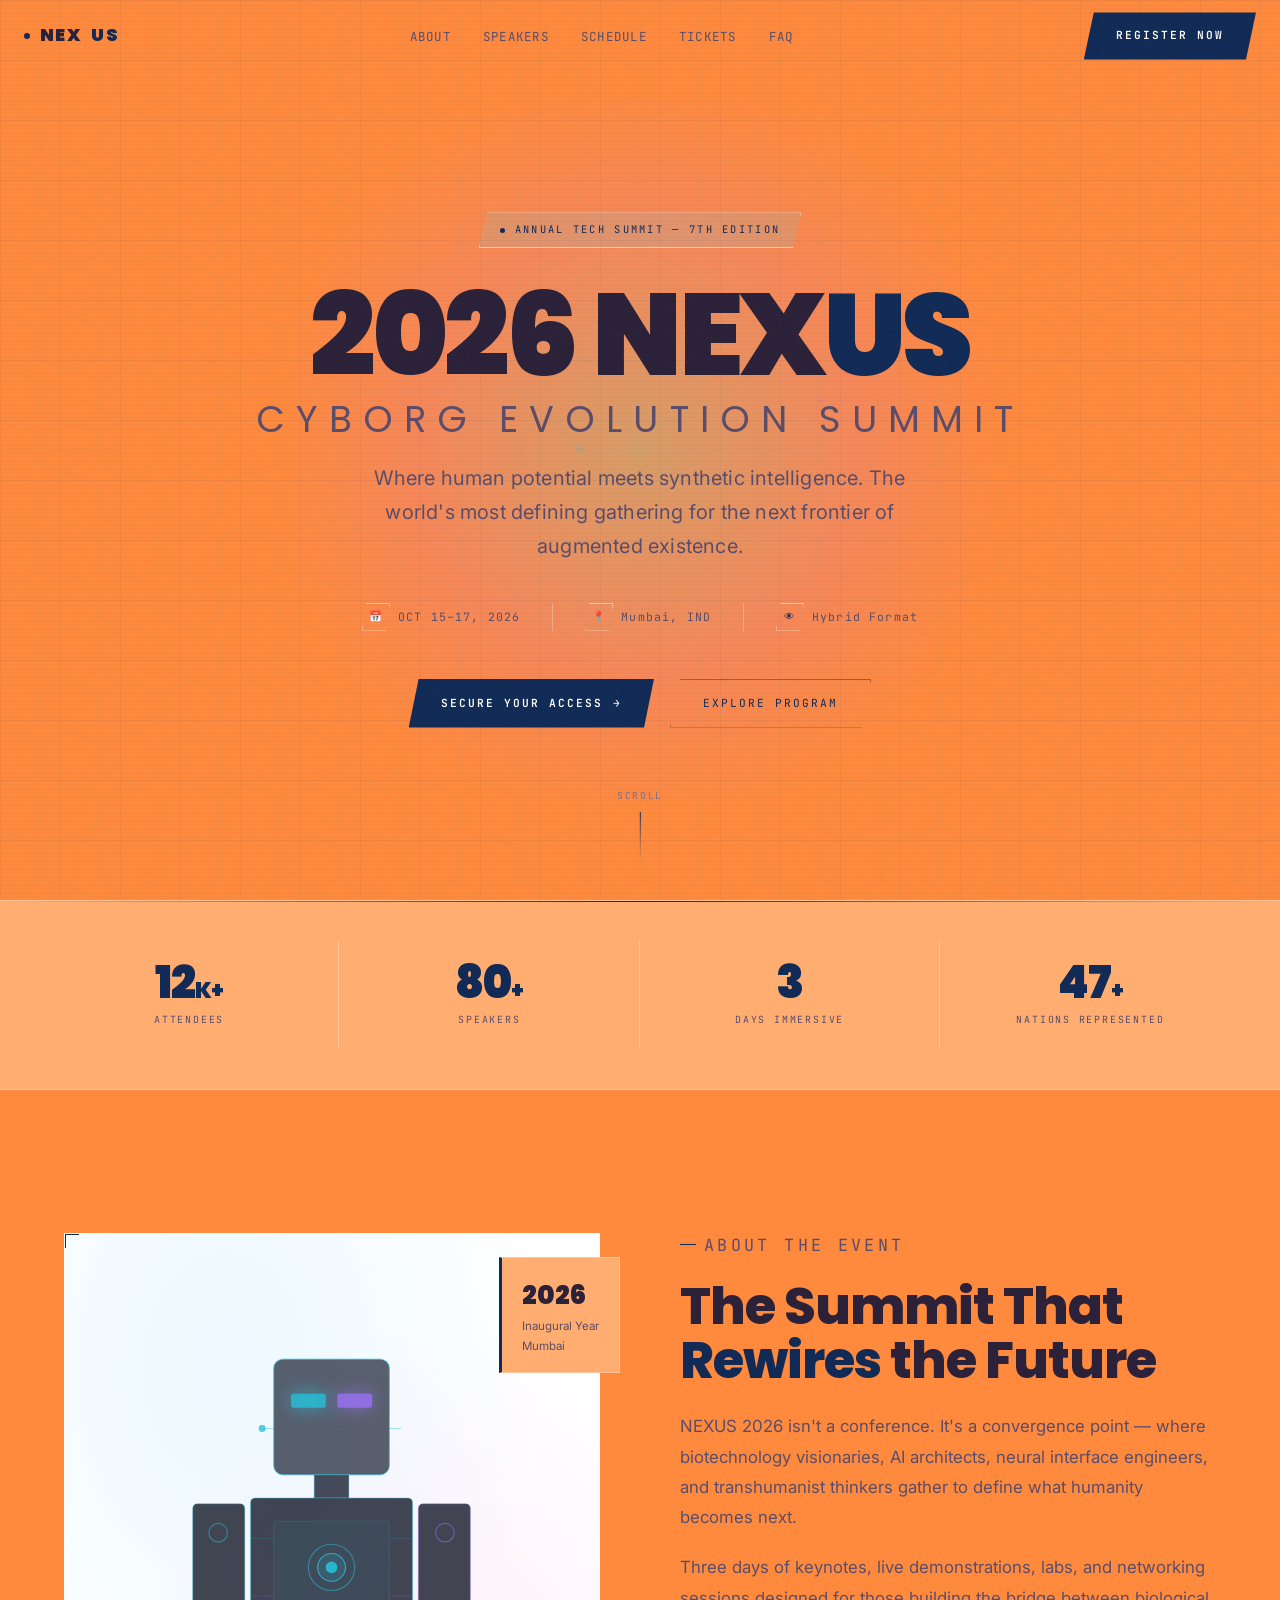
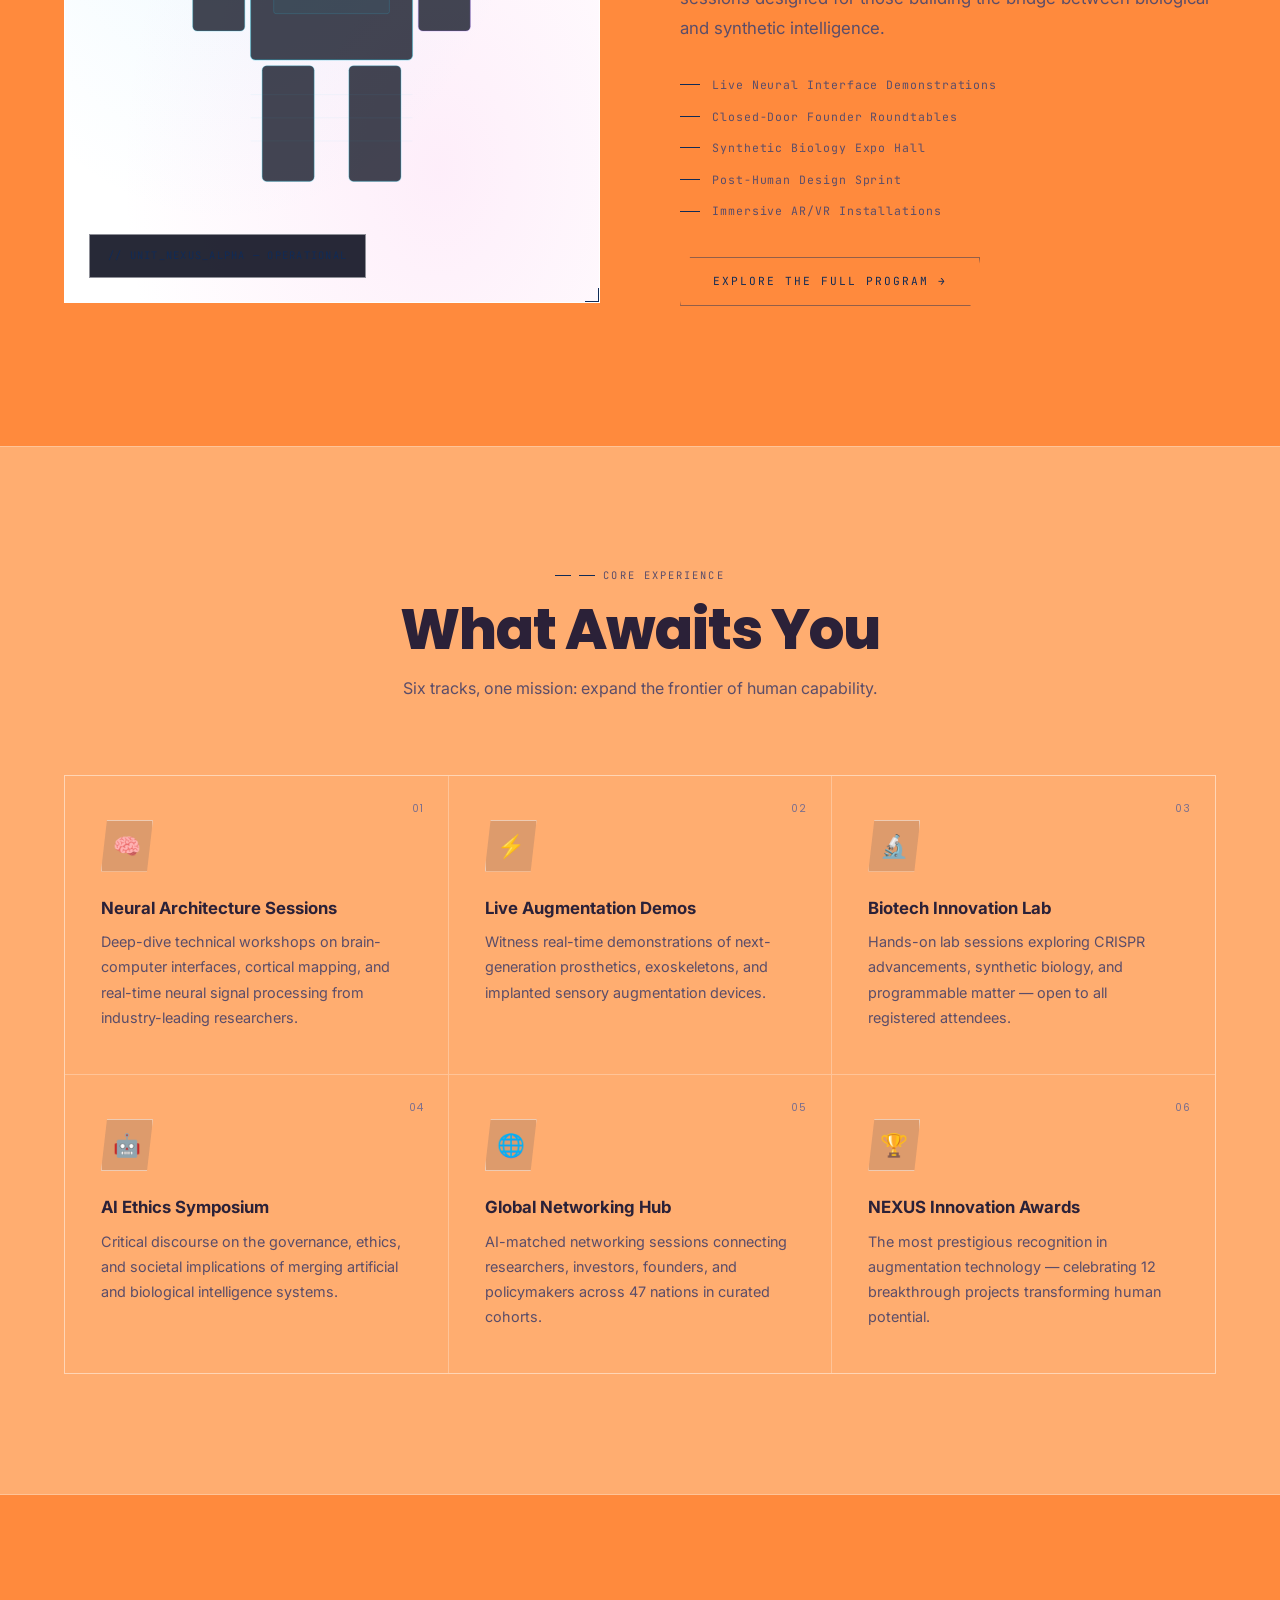
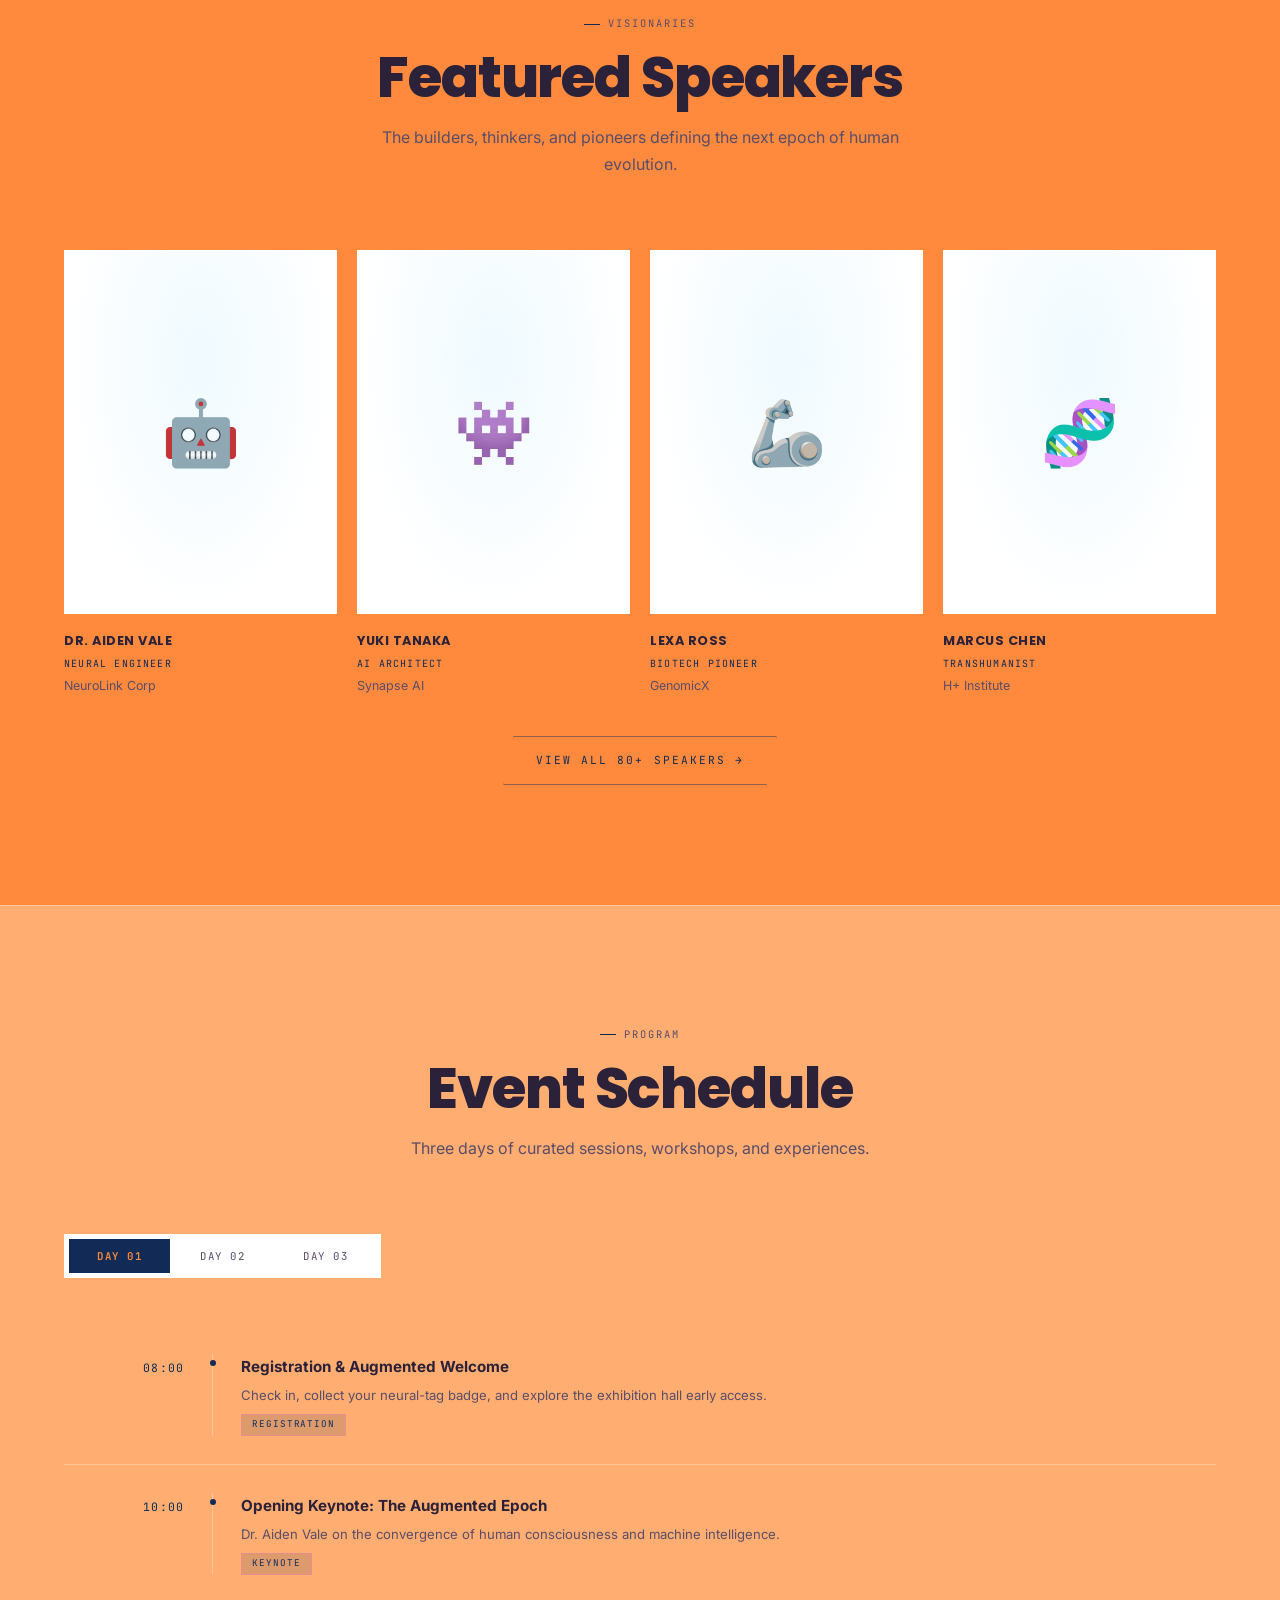
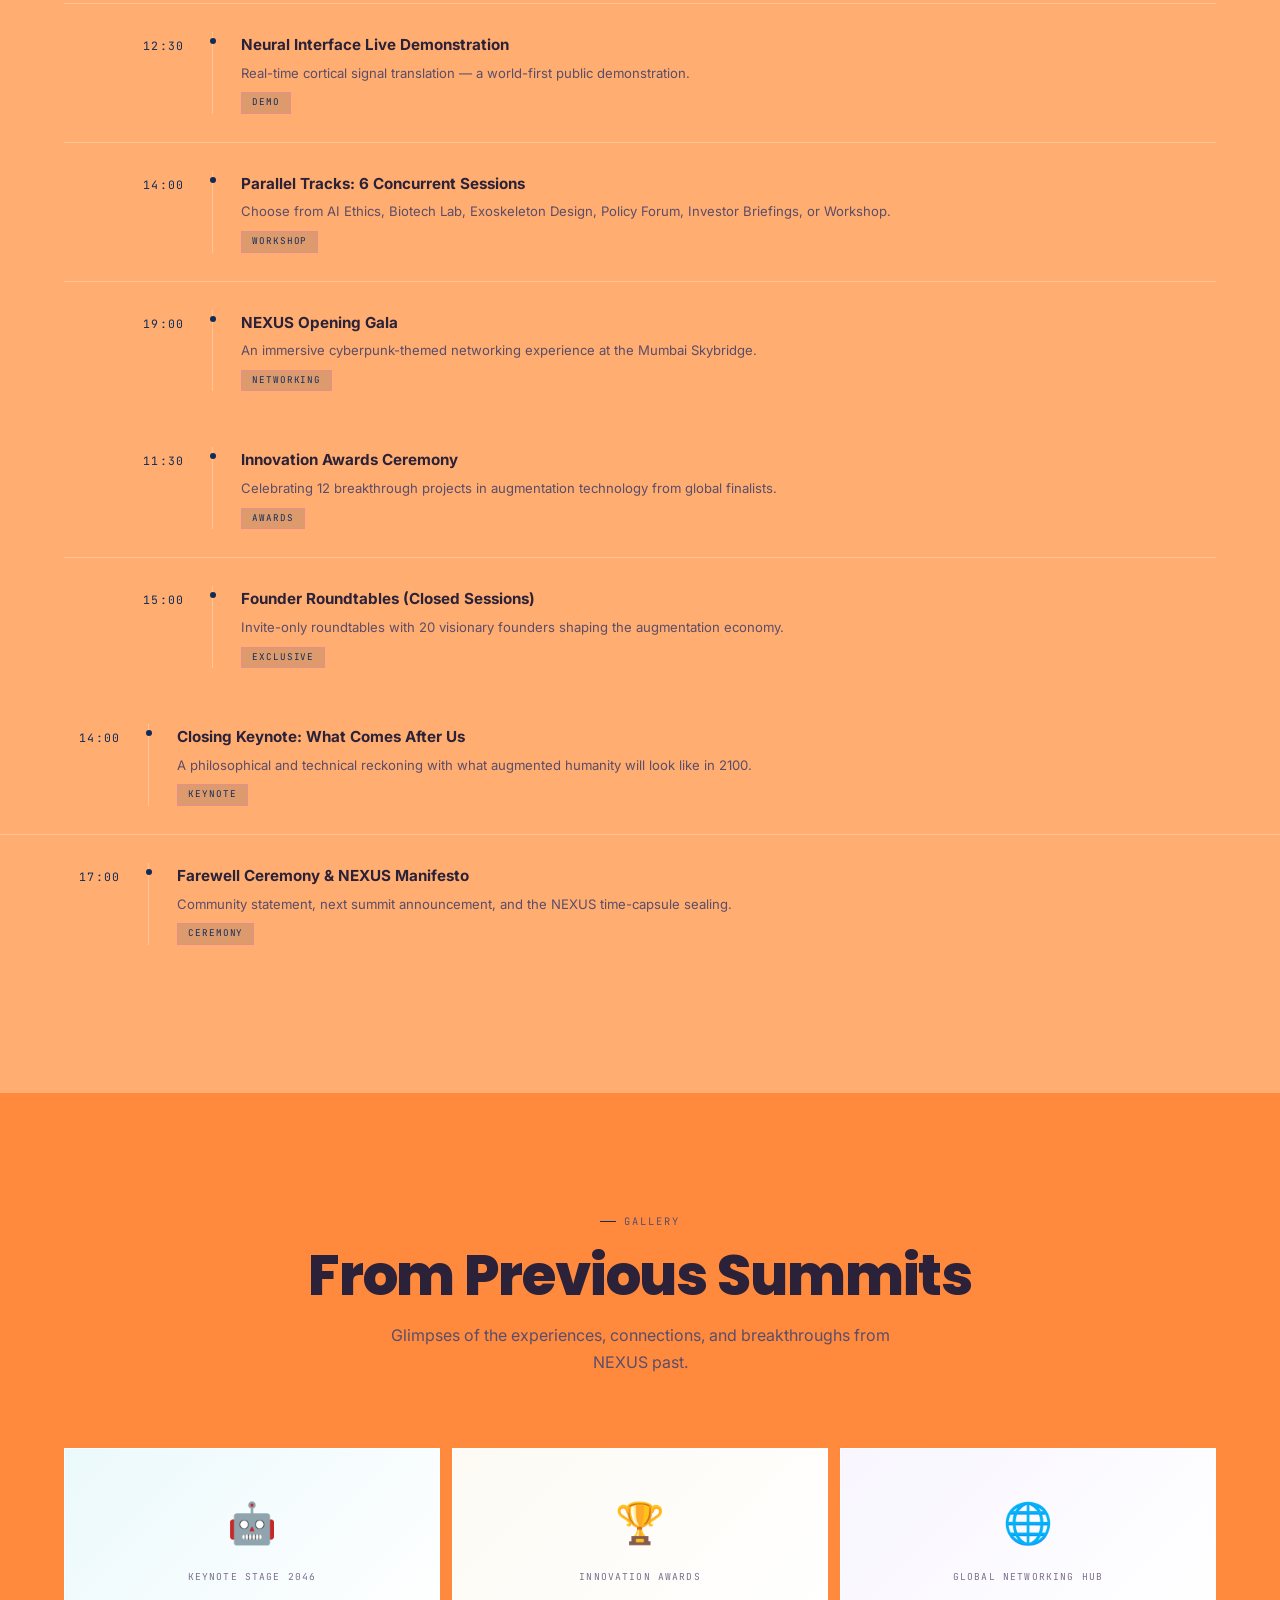
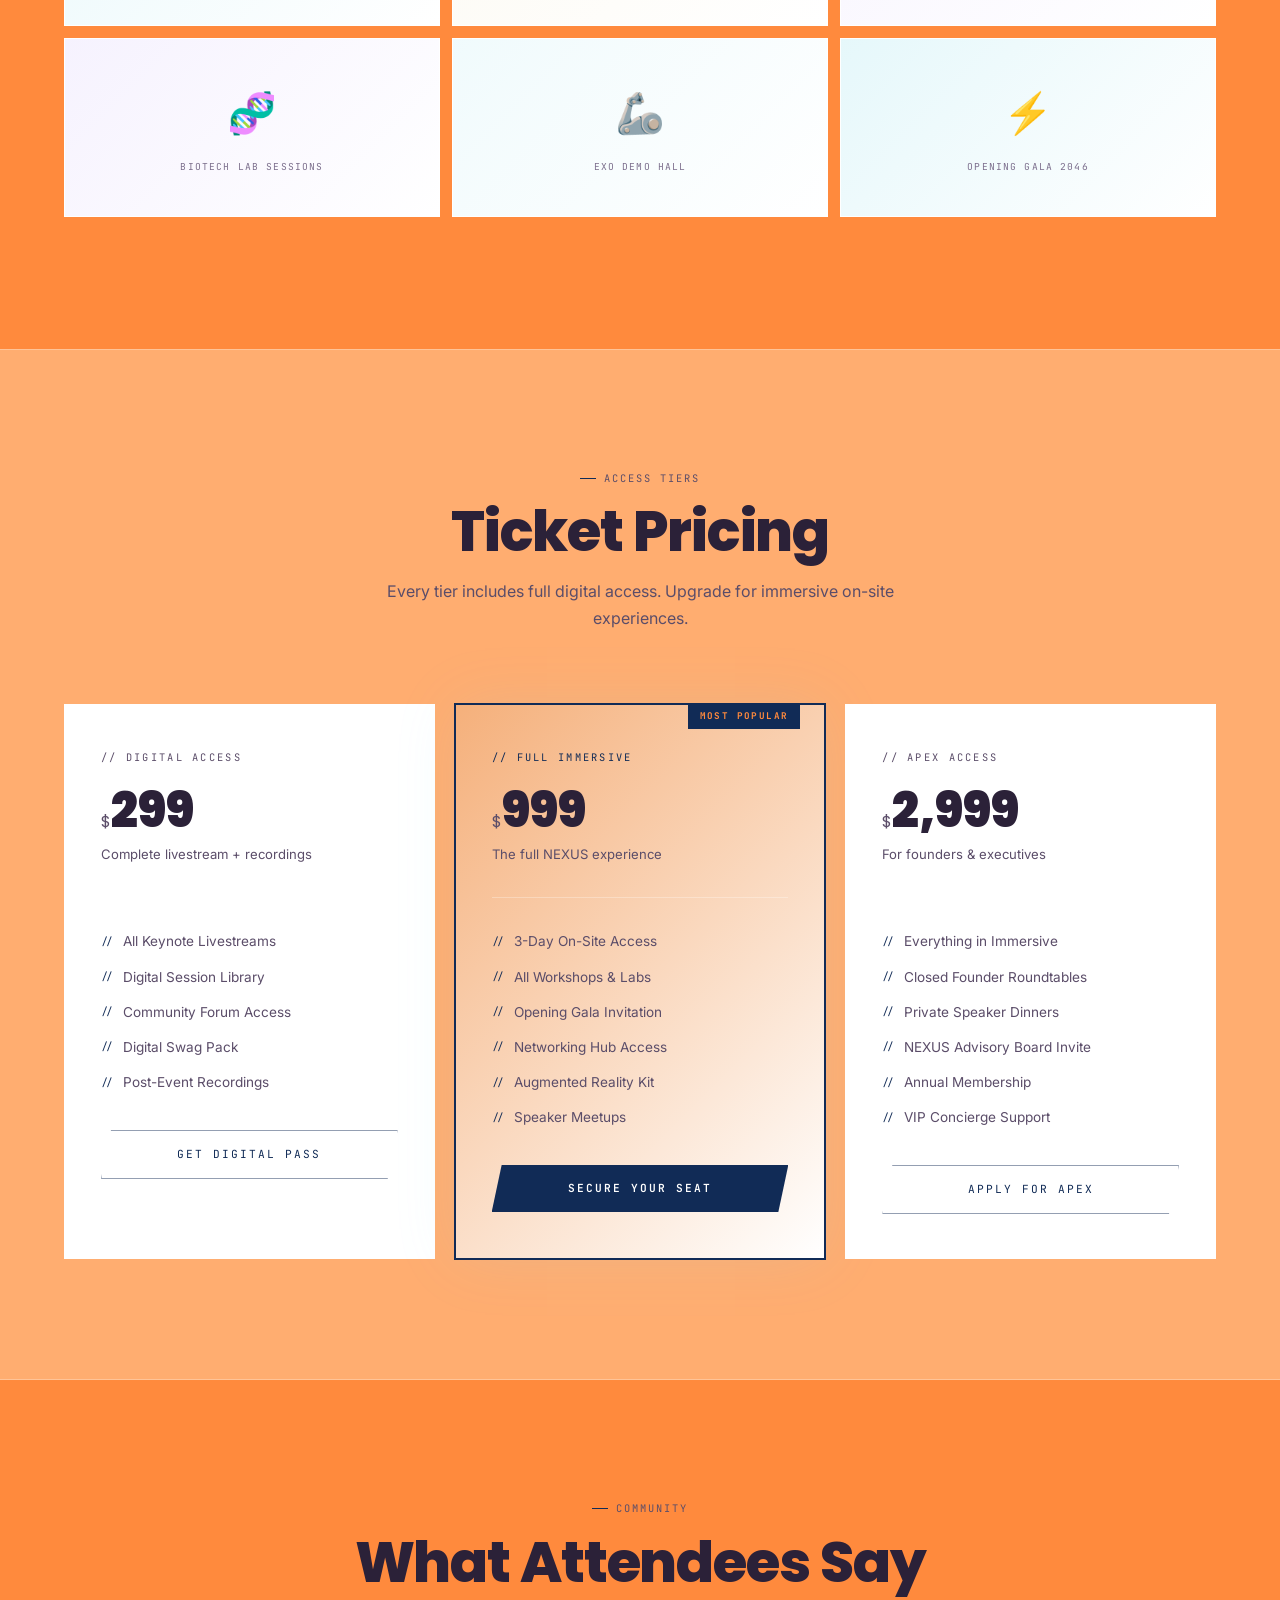
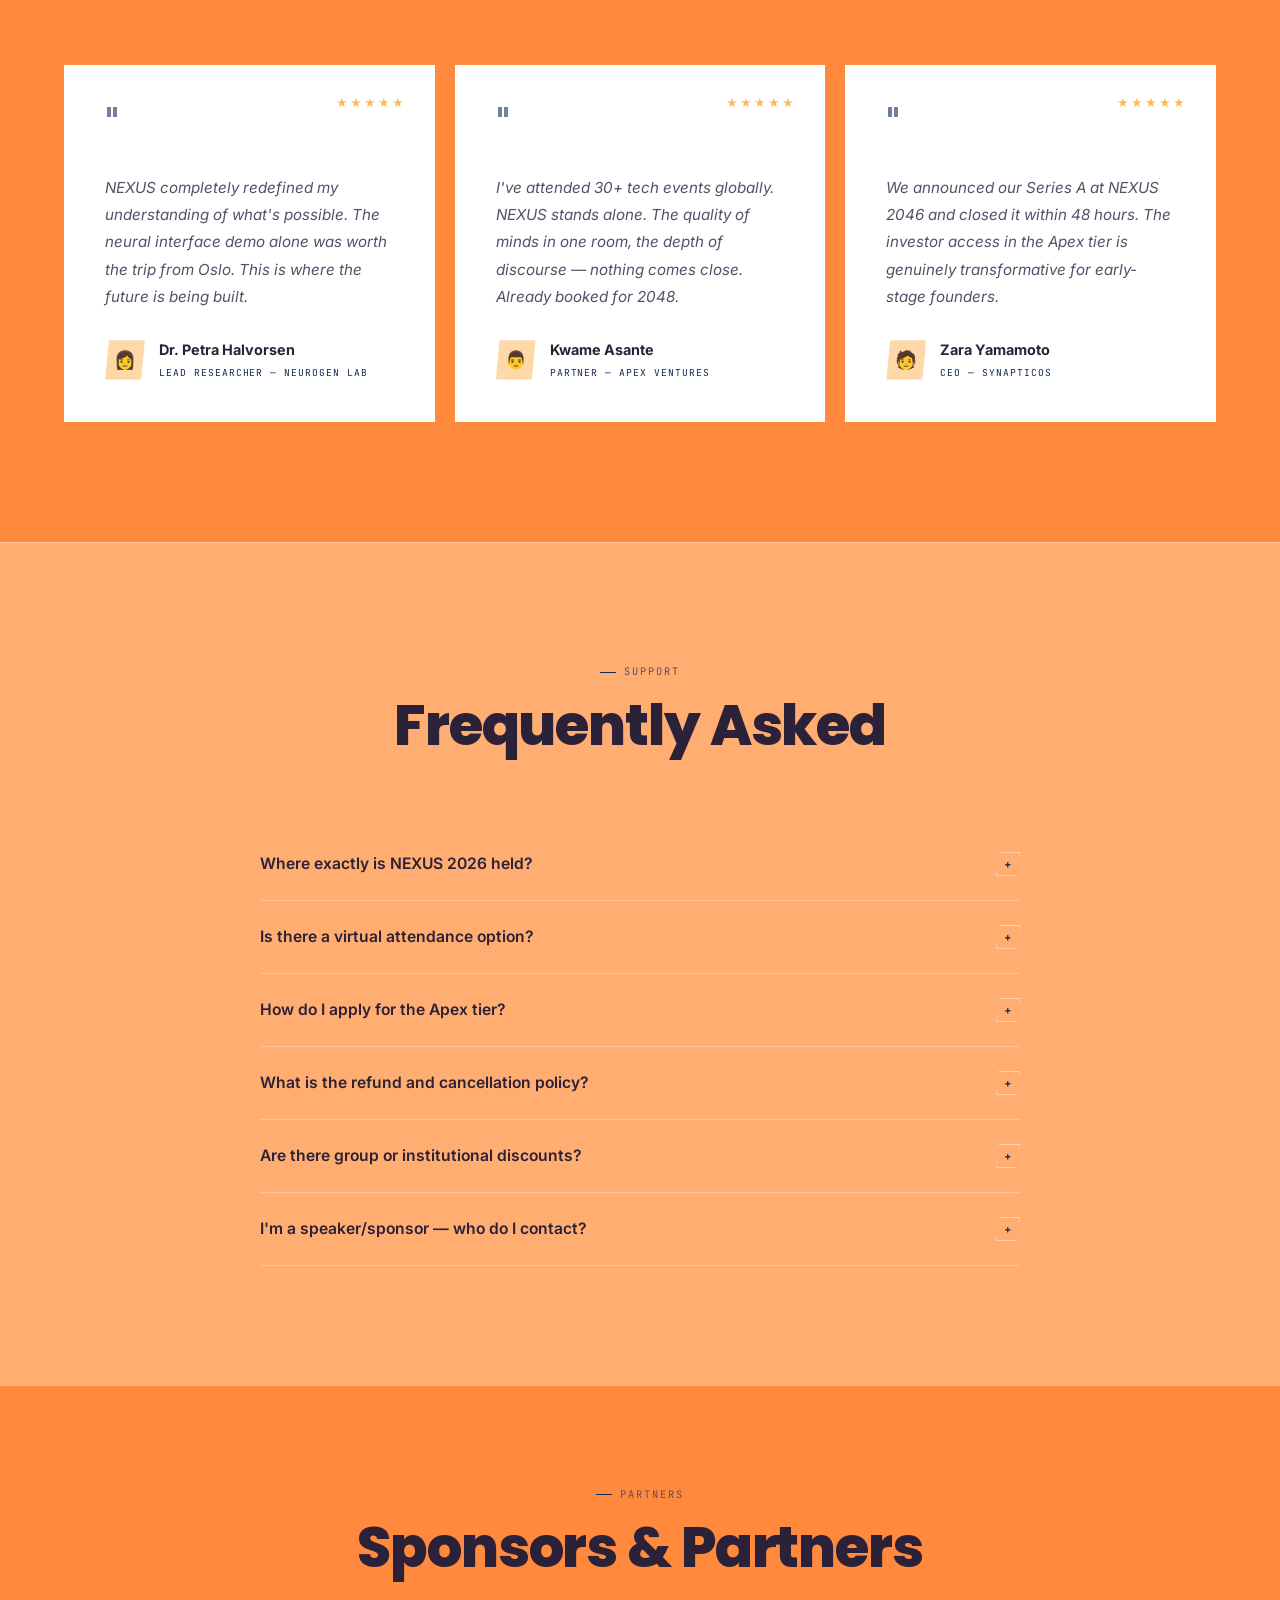
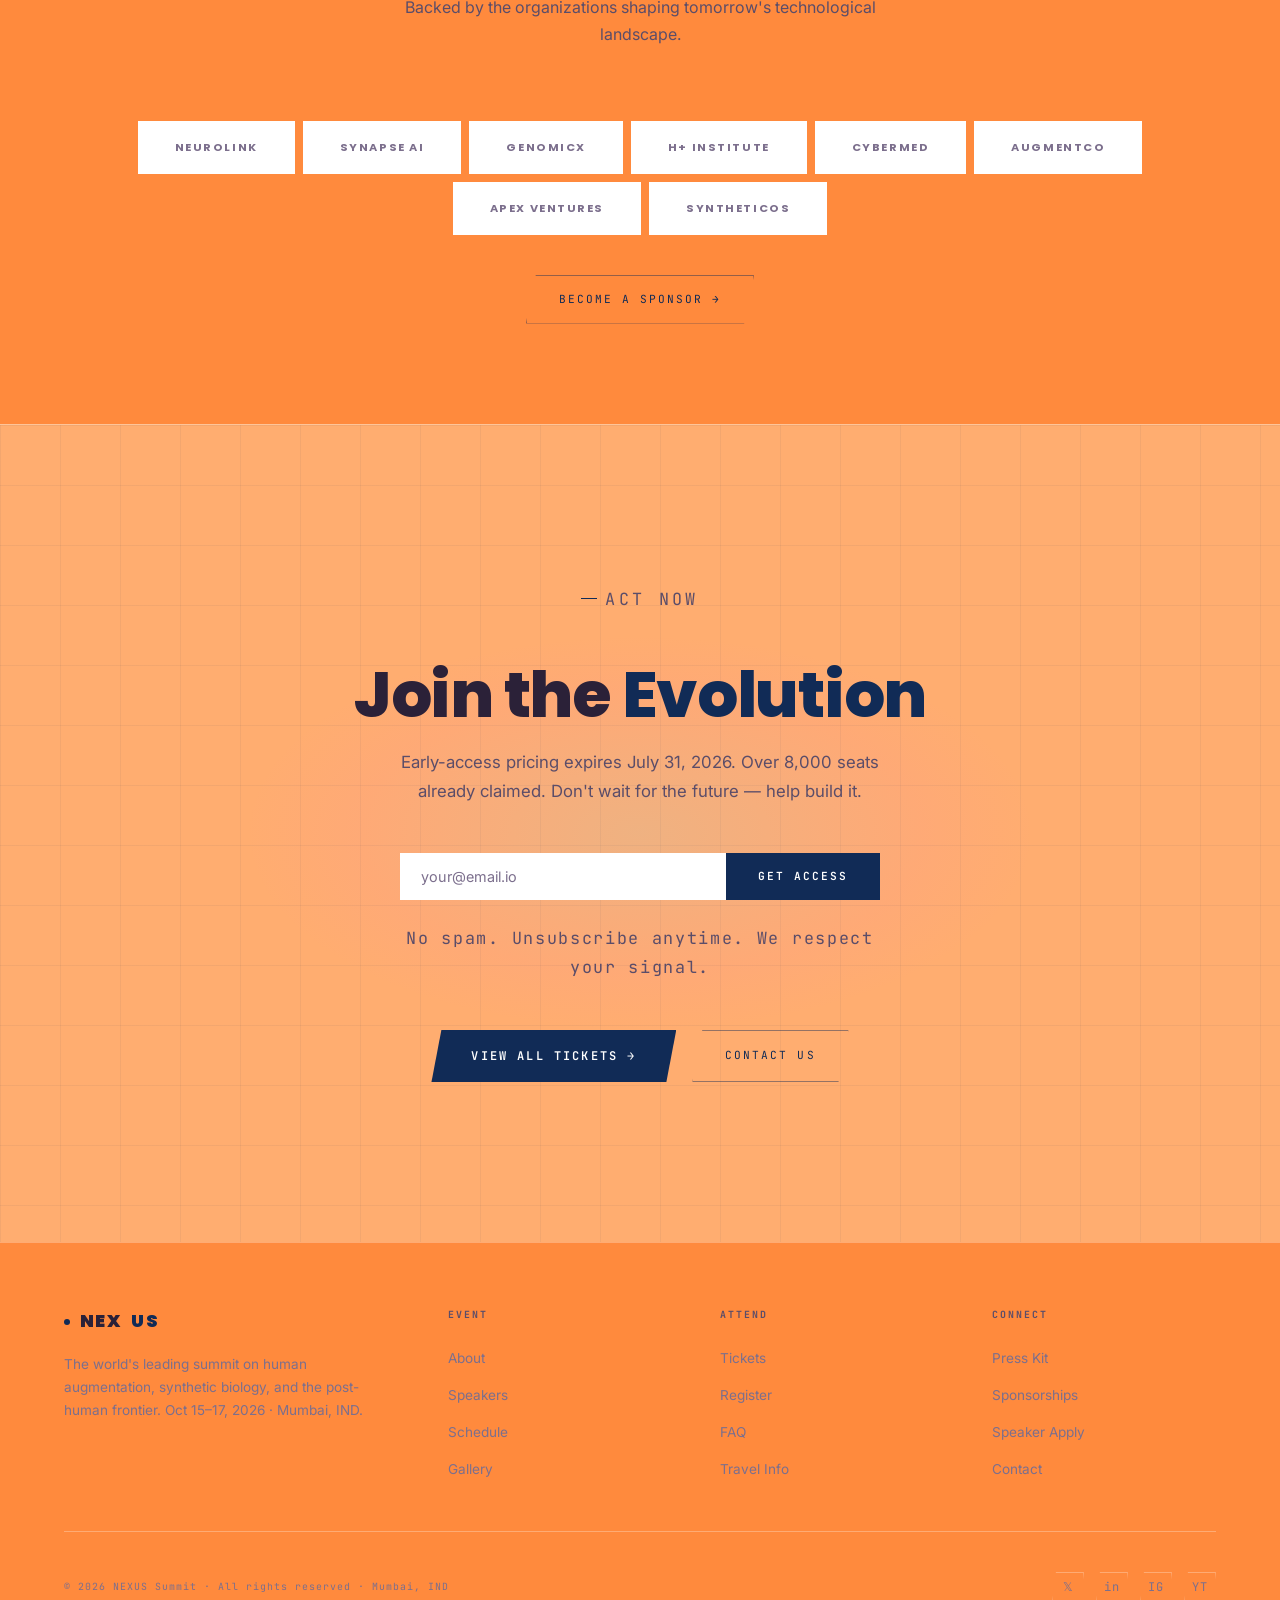
==== commit acfa964e: "Changed theme" ====
--- a/cyborg-event-landing.html
+++ b/cyborg-event-landing.html
@@ -3,10 +3,10 @@
 <head>
 <meta charset="UTF-8" />
 <meta name="viewport" content="width=device-width, initial-scale=1.0" />
-<title>NEXUS 2047 — Cyborg Evolution Summit</title>
+<title>NEXUS 2026 — Cyborg Evolution Summit</title>
 <link rel="preconnect" href="https://fonts.googleapis.com" />
 <link rel="preconnect" href="https://fonts.gstatic.com" crossorigin />
-<link href="https://fonts.googleapis.com/css2?family=Orbitron:wght@400;500;600;700;800;900&family=Syne:wght@400;500;600;700;800&family=JetBrains+Mono:wght@300;400;500&display=swap" rel="stylesheet" />
+<link href="https://fonts.googleapis.com/css2?family=Inter:wght@400;500;600;700;800&family=Poppins:wght@400;500;600;700;800&family=JetBrains+Mono:wght@300;400;500&display=swap" rel="stylesheet" />
 <link rel="stylesheet" href="styles.css" />
 </head>
 <body>
@@ -68,7 +68,7 @@
     </div>
 
     <h1 class="hero-title">
-      <span class="year">2047</span>
+      <span class="year">2026</span>
       NEX<span class="accent">US</span>
       <span class="hero-title-subline">CYBORG EVOLUTION SUMMIT</span>
     </h1>
@@ -80,12 +80,12 @@
     <div class="hero-meta">
       <div class="hero-meta-item">
         <div class="hero-meta-icon">📅</div>
-        OCT 15–17, 2047
+        OCT 15–17, 2026
       </div>
       <div class="hero-meta-sep"></div>
       <div class="hero-meta-item">
         <div class="hero-meta-icon">📍</div>
-        Neo-Tokyo, JP
+        Mumbai, IND
       </div>
       <div class="hero-meta-sep"></div>
       <div class="hero-meta-item">
@@ -184,8 +184,8 @@
           <div class="about-tag mono">// UNIT_NEXUS_ALPHA — OPERATIONAL</div>
         </div>
         <div class="about-stat">
-          <div class="about-stat-num">2047</div>
-          <div class="about-stat-label">Inaugural Year<br>Neo-Tokyo</div>
+          <div class="about-stat-num">2026</div>
+          <div class="about-stat-label">Inaugural Year<br>Mumbai</div>
         </div>
       </div>
 
@@ -193,7 +193,7 @@
         <p class="label">About the Event</p>
         <h2>The Summit That <em>Rewires</em> the Future</h2>
         <p>
-          NEXUS 2047 isn't a conference. It's a convergence point — where biotechnology visionaries, AI architects, neural interface engineers, and transhumanist thinkers gather to define what humanity becomes next.
+          NEXUS 2026 isn't a conference. It's a convergence point — where biotechnology visionaries, AI architects, neural interface engineers, and transhumanist thinkers gather to define what humanity becomes next.
         </p>
         <p>
           Three days of keynotes, live demonstrations, labs, and networking sessions designed for those building the bridge between biological and synthetic intelligence.
@@ -402,7 +402,7 @@
         <div class="schedule-line"></div>
         <div class="schedule-body">
           <h4>NEXUS Opening Gala</h4>
-          <p>An immersive cyberpunk-themed networking experience at the Neo-Tokyo Skybridge.</p>
+          <p>An immersive cyberpunk-themed networking experience at the Mumbai Skybridge.</p>
           <span class="schedule-tag">Networking</span>
         </div>
       </div>
@@ -650,11 +650,11 @@
     <div class="faq-list">
       <div class="faq-item reveal">
         <button class="faq-question" onclick="toggleFaq(this)">
-          Where exactly is NEXUS 2047 held?
+          Where exactly is NEXUS 2026 held?
           <div class="faq-icon">+</div>
         </button>
         <div class="faq-answer">
-          <p>NEXUS 2047 takes place at the Neo-Tokyo Convention Arc, a state-of-the-art facility on the artificial island of Shin-Odaiba. The venue features 14 auditoriums, 6 lab spaces, and a dedicated exhibition floor spanning 40,000 square meters.</p>
+          <p>NEXUS 2026 takes place at the Mumbai Convention Arc, a state-of-the-art facility on the artificial island of Shin-Odaiba. The venue features 14 auditoriums, 6 lab spaces, and a dedicated exhibition floor spanning 40,000 square meters.</p>
         </div>
       </div>
       <div class="faq-item reveal">
@@ -690,7 +690,7 @@
           <div class="faq-icon">+</div>
         </button>
         <div class="faq-answer">
-          <p>Yes — groups of 5+ receive 20% off all tiers, and academic institutions qualify for an 40% educational discount. Contact partnerships@nexus2047.io with your organization details.</p>
+          <p>Yes — groups of 5+ receive 20% off all tiers, and academic institutions qualify for an 40% educational discount. Contact partnerships@nexus2026.io with your organization details.</p>
         </div>
       </div>
       <div class="faq-item reveal">
@@ -699,7 +699,7 @@
           <div class="faq-icon">+</div>
         </button>
         <div class="faq-answer">
-          <p>Speaker nominations are open until July 1, 2047 via the Speaker Application portal. For sponsorship and partnership packages, please reach out to sponsors@nexus2047.io. We respond within 24 hours.</p>
+          <p>Speaker nominations are open until July 1, 2026 via the Speaker Application portal. For sponsorship and partnership packages, please reach out to sponsors@nexus2026.io. We respond within 24 hours.</p>
         </div>
       </div>
     </div>
@@ -739,7 +739,7 @@
       <p class="label centered">Act Now</p>
       <h2>Join the <em>Evolution</em></h2>
       <p>
-        Early-access pricing expires July 31, 2047. Over 8,000 seats already claimed. Don't wait for the future — help build it.
+        Early-access pricing expires July 31, 2026. Over 8,000 seats already claimed. Don't wait for the future — help build it.
       </p>
       <div class="register-form">
         <input type="email" class="register-input" placeholder="your@email.io" />
@@ -763,7 +763,7 @@
           <div class="nav-logo-dot"></div>
           NEX<span>US</span>
         </a>
-        <p>The world's leading summit on human augmentation, synthetic biology, and the post-human frontier. Oct 15–17, 2047 · Neo-Tokyo.</p>
+        <p>The world's leading summit on human augmentation, synthetic biology, and the post-human frontier. Oct 15–17, 2026 · Mumbai, IND.</p>
       </div>
       <div class="footer-col">
         <h5>Event</h5>
@@ -794,7 +794,7 @@
       </div>
     </div>
     <div class="footer-bottom">
-      <span>© 2047 NEXUS Summit · All rights reserved · Neo-Tokyo, JP</span>
+      <span>© 2026 NEXUS Summit · All rights reserved · Mumbai, IND</span>
       <div class="footer-socials">
         <a href="#" class="footer-social">𝕏</a>
         <a href="#" class="footer-social">in</a>
--- a/styles.css
+++ b/styles.css
@@ -1,25 +1,25 @@
 :root {
-  --bg-void: #101222;
-  --bg-deep: #1A2038;
-  --bg-surface: #242E52;
-  --bg-raised: #2F3A61;
-  --border: rgba(125,211,252,0.14);
-  --border-bright: rgba(125,211,252,0.42);
-  --cyan: #7DF9FF;
-  --cyan-dim: rgba(125,211,252,0.14);
-  --cyan-glow: rgba(125,211,252,0.35);
-  --purple: #F472D4;
-  --purple-dim: rgba(244,114,212,0.14);
-  --purple-glow: rgba(244,114,212,0.32);
-  --gold: #FDE68A;
-  --text: #F8F7FF;
-  --text-muted: #D8D6EB;
-  --text-dim: #A9B0D5;
+  --bg-void: #FF8A3D;
+  --bg-deep: #FFAD70;
+  --bg-surface: #FFFFFF;
+  --bg-raised: #FFD8A7;
+  --border: rgba(255,255,255,0.28);
+  --border-bright: rgba(255,255,255,0.48);
+  --cyan: #112B56;
+  --cyan-dim: rgba(17,43,86,0.14);
+  --cyan-glow: rgba(17,43,86,0.28);
+  --purple: #112D5A;
+  --purple-dim: rgba(17,45,90,0.14);
+  --purple-glow: rgba(17,45,90,0.26);
+  --gold: #FFB854;
+  --text: #2B2138;
+  --text-muted: #5B4D69;
+  --text-dim: #7C6F8D;
   --radius-sm: 6px;
   --radius: 12px;
   --radius-lg: 20px;
-  --font-display: 'Orbitron', monospace;
-  --font-body: 'Syne', sans-serif;
+  --font-display: 'Poppins', sans-serif;
+  --font-body: 'Inter', sans-serif;
   --font-mono: 'JetBrains Mono', monospace;
   --transition: all 0.35s cubic-bezier(0.25,0.46,0.45,0.94);
 }
@@ -53,7 +53,7 @@
   content: '';
   position: fixed;
   inset: 0;
-  background: repeating-linear-gradient(0deg, transparent, transparent 2px, rgba(125,211,252,0.015) 2px, rgba(125,211,252,0.015) 4px);
+  background: repeating-linear-gradient(0deg, transparent, transparent 2px, rgba(18,43,86,0.015) 2px, rgba(18,43,86,0.015) 4px);
   pointer-events: none;
   z-index: 1000;
 }
@@ -150,18 +150,18 @@
 }
 .btn-primary {
   background: var(--cyan);
-  color: var(--bg-void);
+  color: #FFFFFF;
   font-weight: 600;
 }
 .btn-primary:hover {
-  background: #7FFFD4;
+  background: #0F214B;
   transform: translateY(-2px);
   box-shadow: 0 0 40px var(--cyan-glow);
 }
 .btn-ghost {
   background: transparent;
   color: var(--cyan);
-  border: 1px solid var(--border-bright);
+  border: 1px solid rgba(18,43,86,0.45);
 }
 .btn-ghost:hover {
   background: var(--cyan-dim);
@@ -170,7 +170,7 @@
 .grid-lines {
   position: absolute;
   inset: 0;
-  background-image: linear-gradient(rgba(125,211,252,0.04) 1px, transparent 1px), linear-gradient(90deg, rgba(125,211,252,0.04) 1px, transparent 1px);
+  background-image: linear-gradient(rgba(18,43,86,0.05) 1px, transparent 1px), linear-gradient(90deg, rgba(18,43,86,0.05) 1px, transparent 1px);
   background-size: 60px 60px;
   pointer-events: none;
 }
@@ -249,7 +249,7 @@
   background: transparent;
 }
 nav.scrolled {
-  background: rgba(16,18,34,0.92);
+  background: rgba(255,255,255,0.92);
   backdrop-filter: blur(20px);
   border-bottom: 1px solid var(--border);
 }
@@ -327,7 +327,7 @@
   position: absolute;
   width: 700px;
   height: 700px;
-  background: radial-gradient(circle, rgba(125,211,252,0.2) 0%, rgba(244,114,212,0.08) 50%, transparent 70%);
+  background: radial-gradient(circle, rgba(77,226,255,0.22) 0%, rgba(193,125,255,0.14) 45%, transparent 75%);
   top: 50%;
   left: 50%;
   transform: translate(-50%, -50%);
@@ -344,7 +344,7 @@
   gap: 10px;
   padding: 8px 20px;
   border: 1px solid var(--border-bright);
-  background: rgba(125,211,252,0.06);
+  background: rgba(77,226,255,0.12);
   font-family: var(--font-mono);
   font-size: 0.65rem;
   letter-spacing: 0.22em;
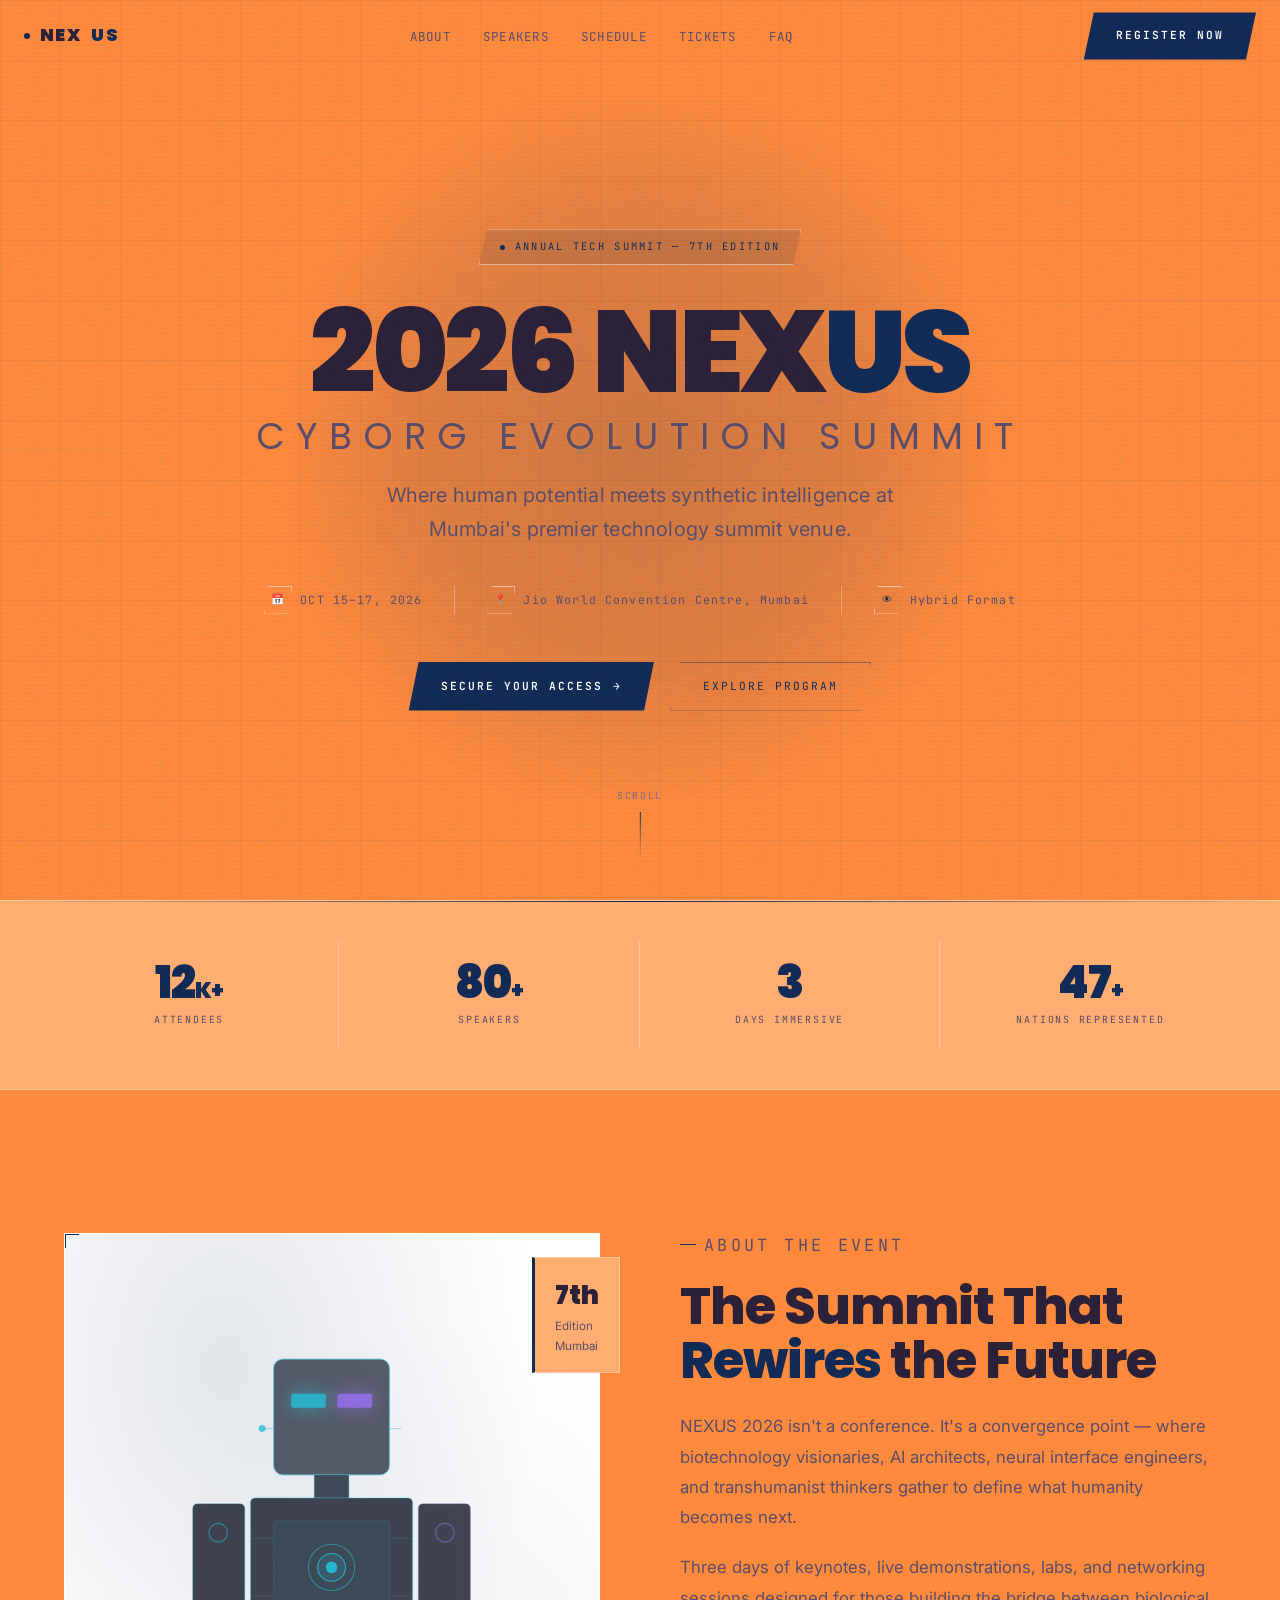
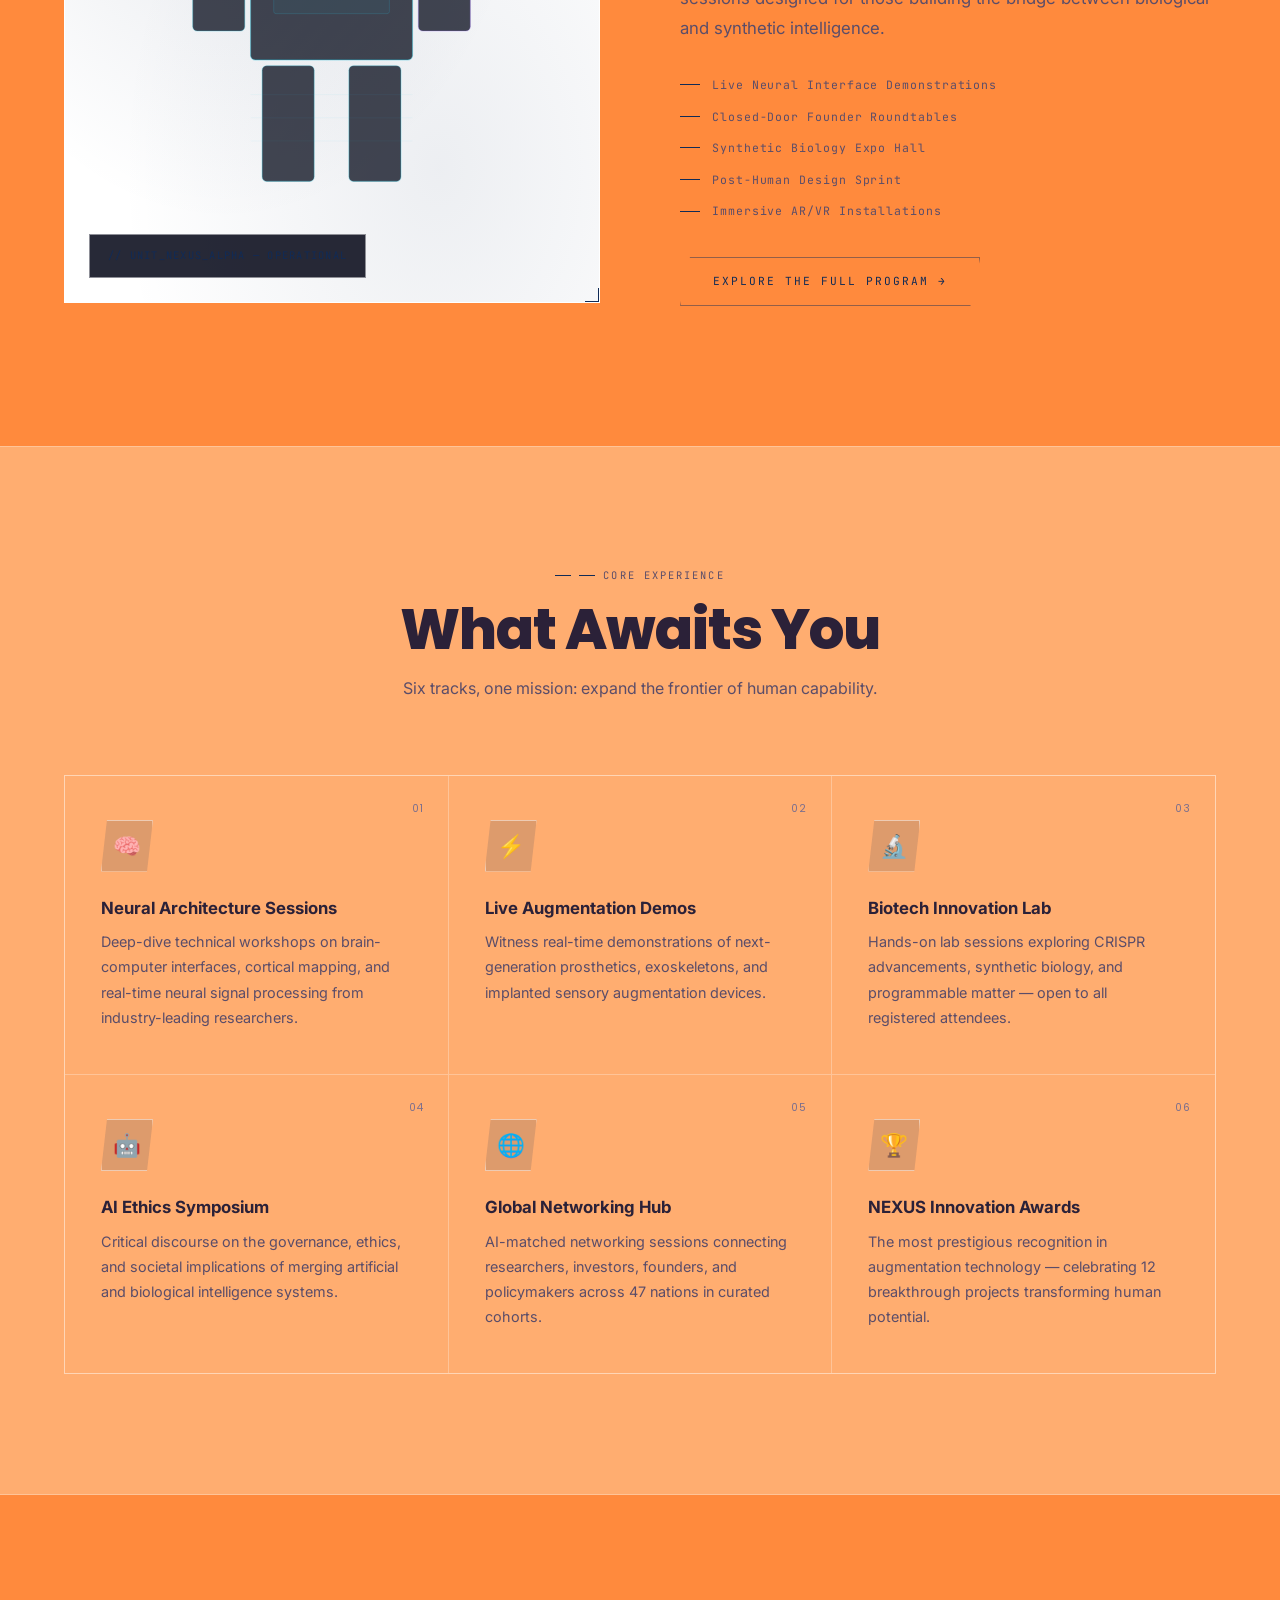
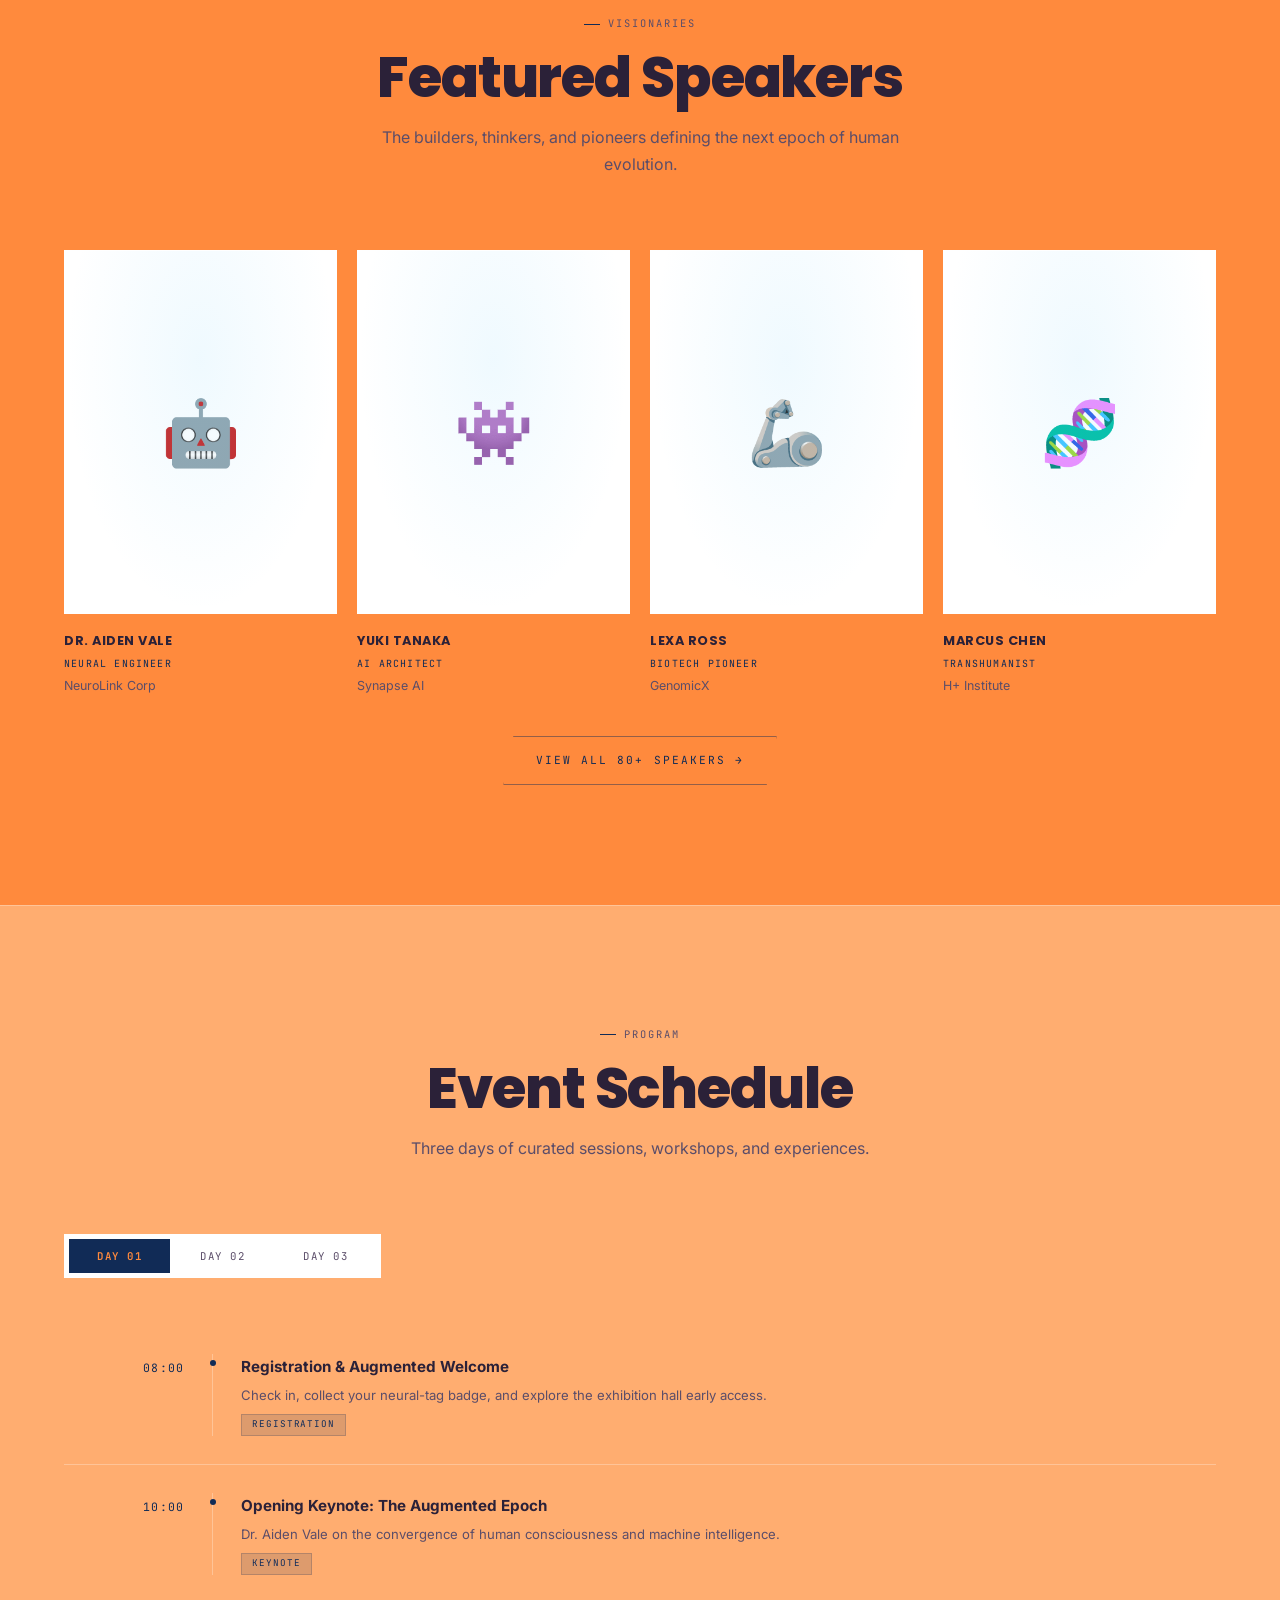
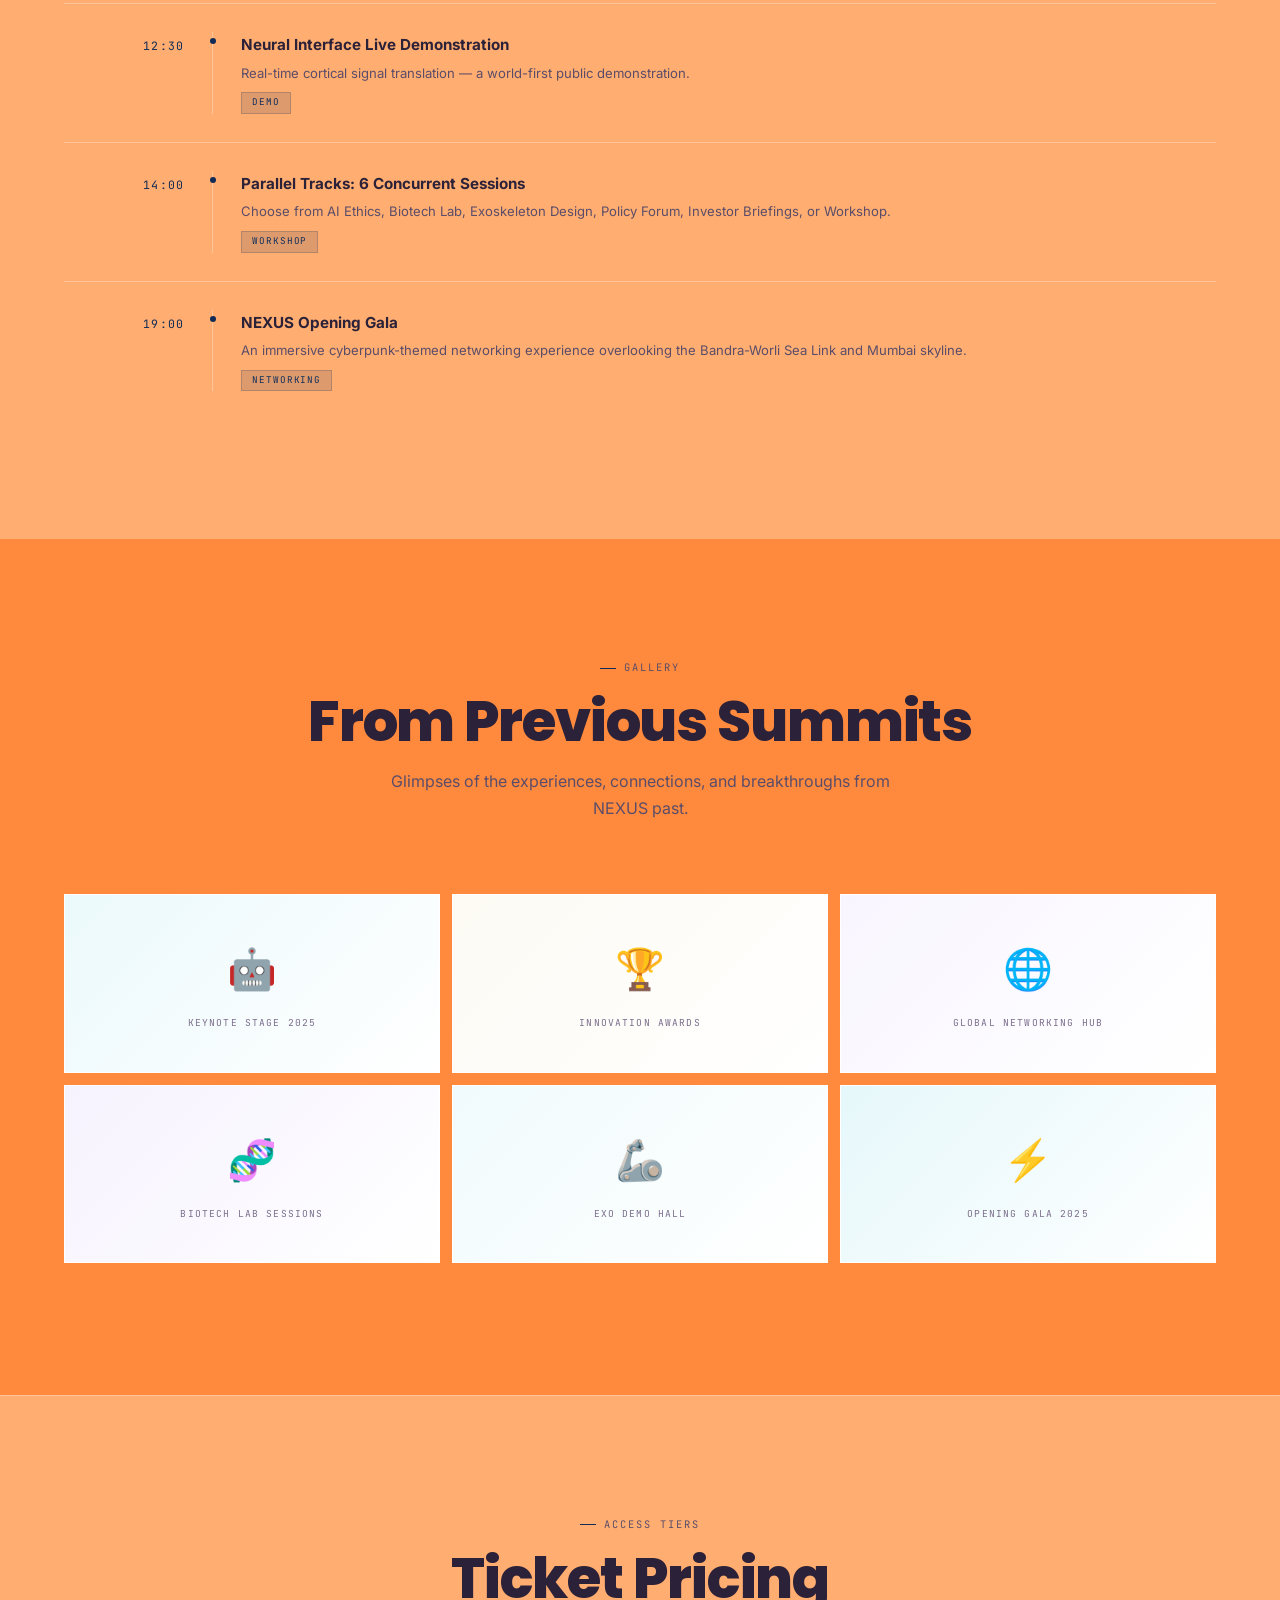
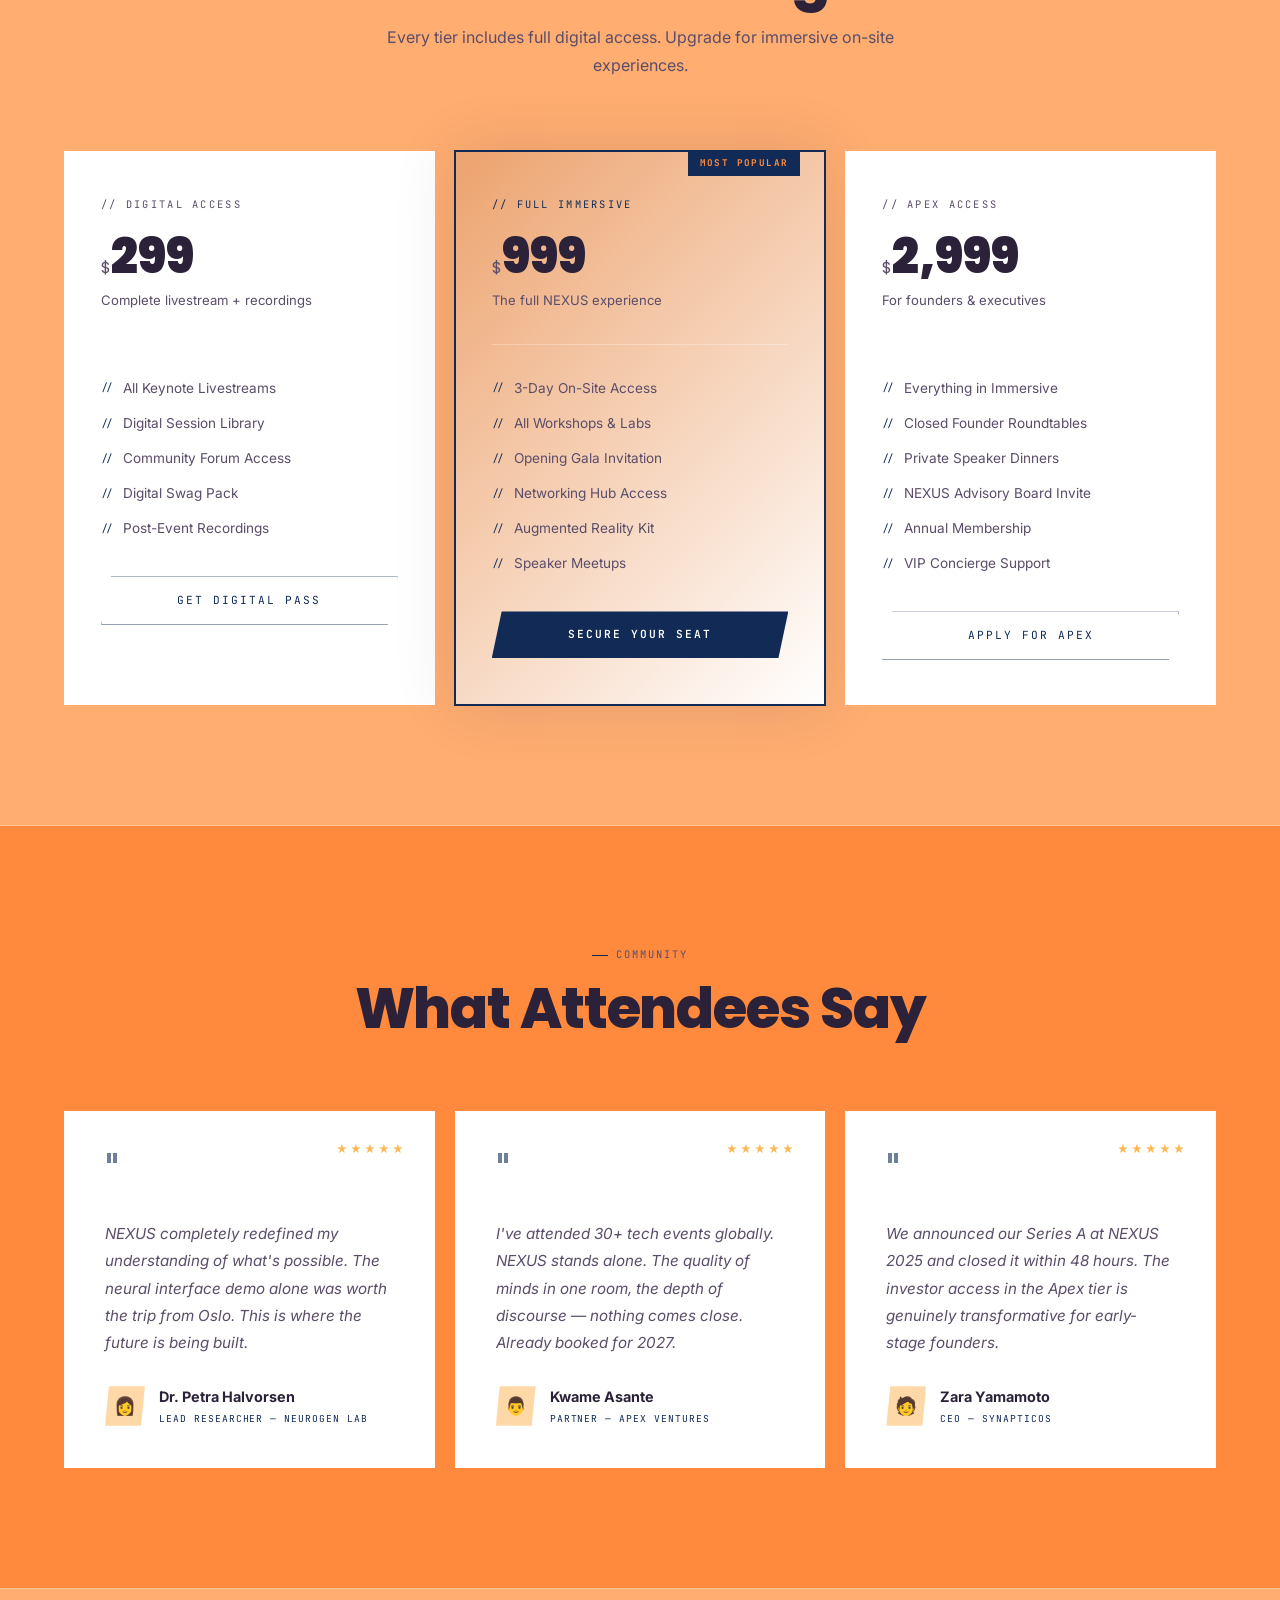
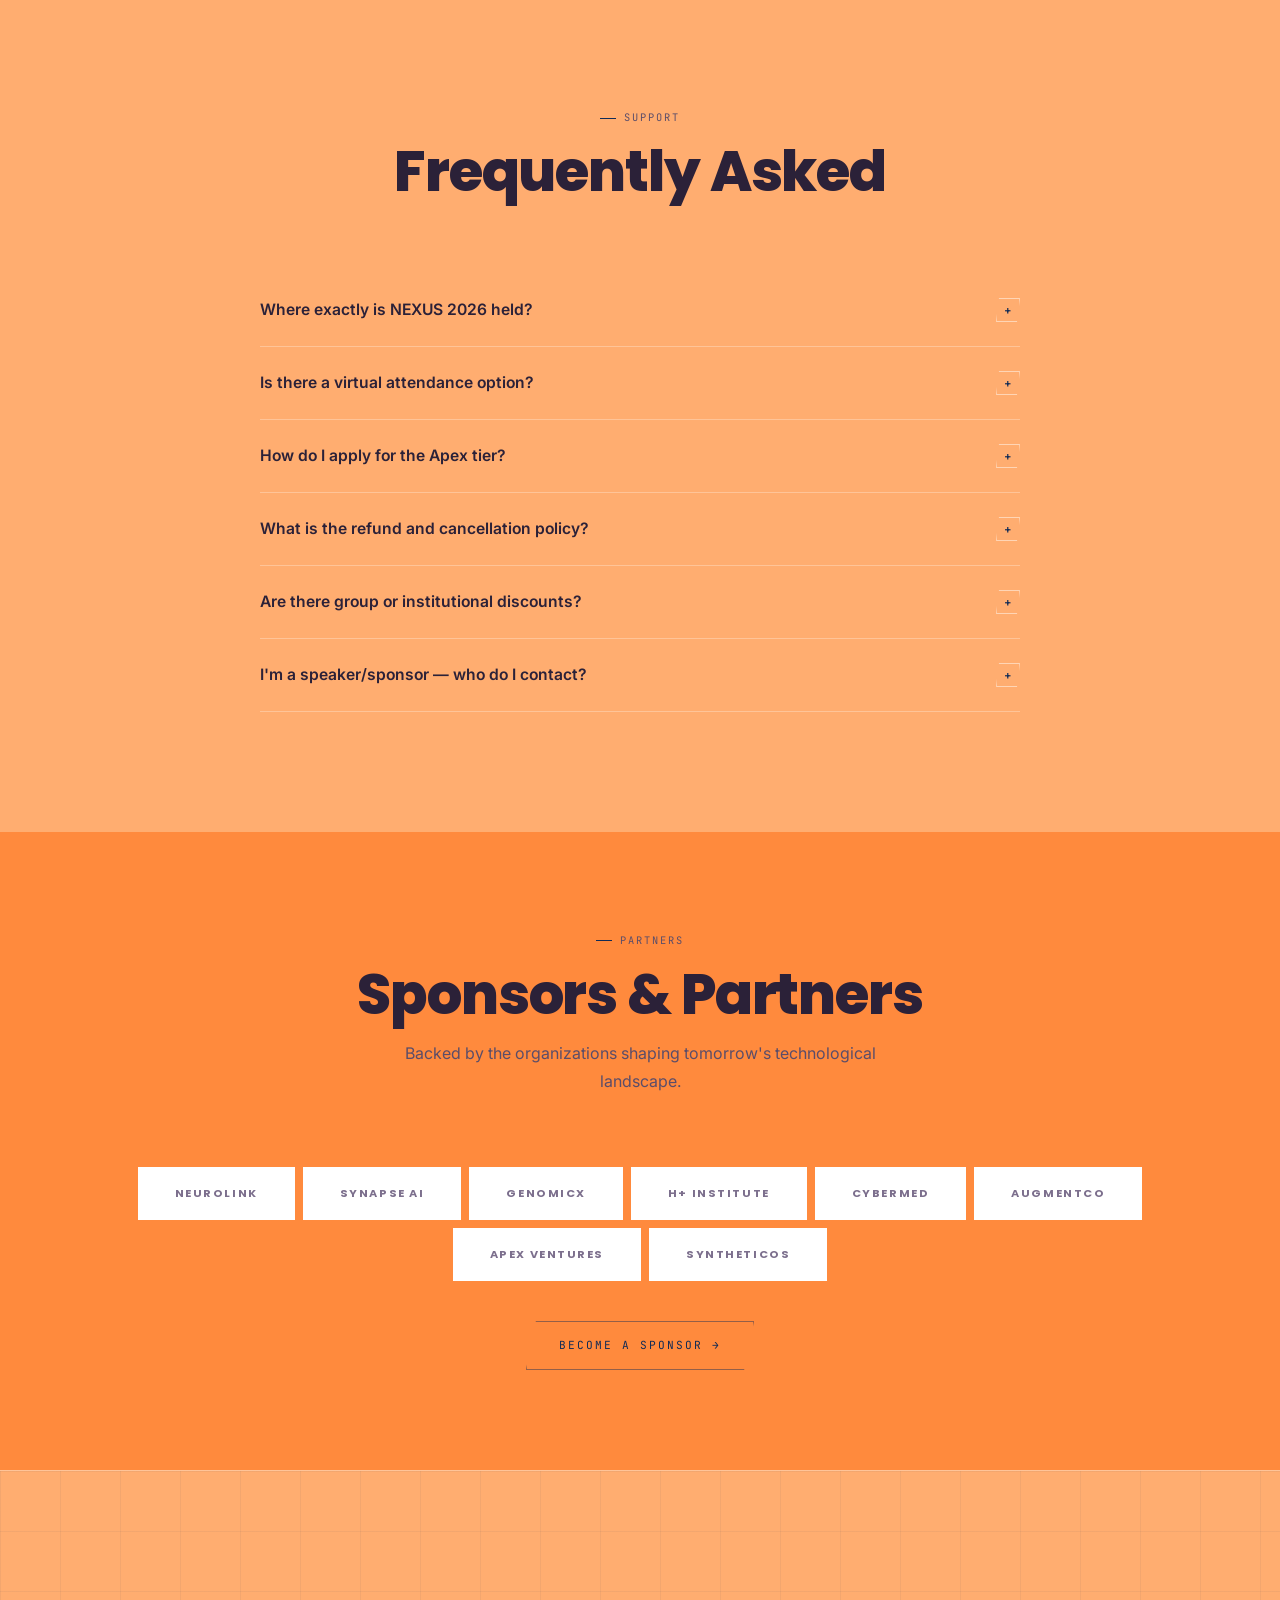
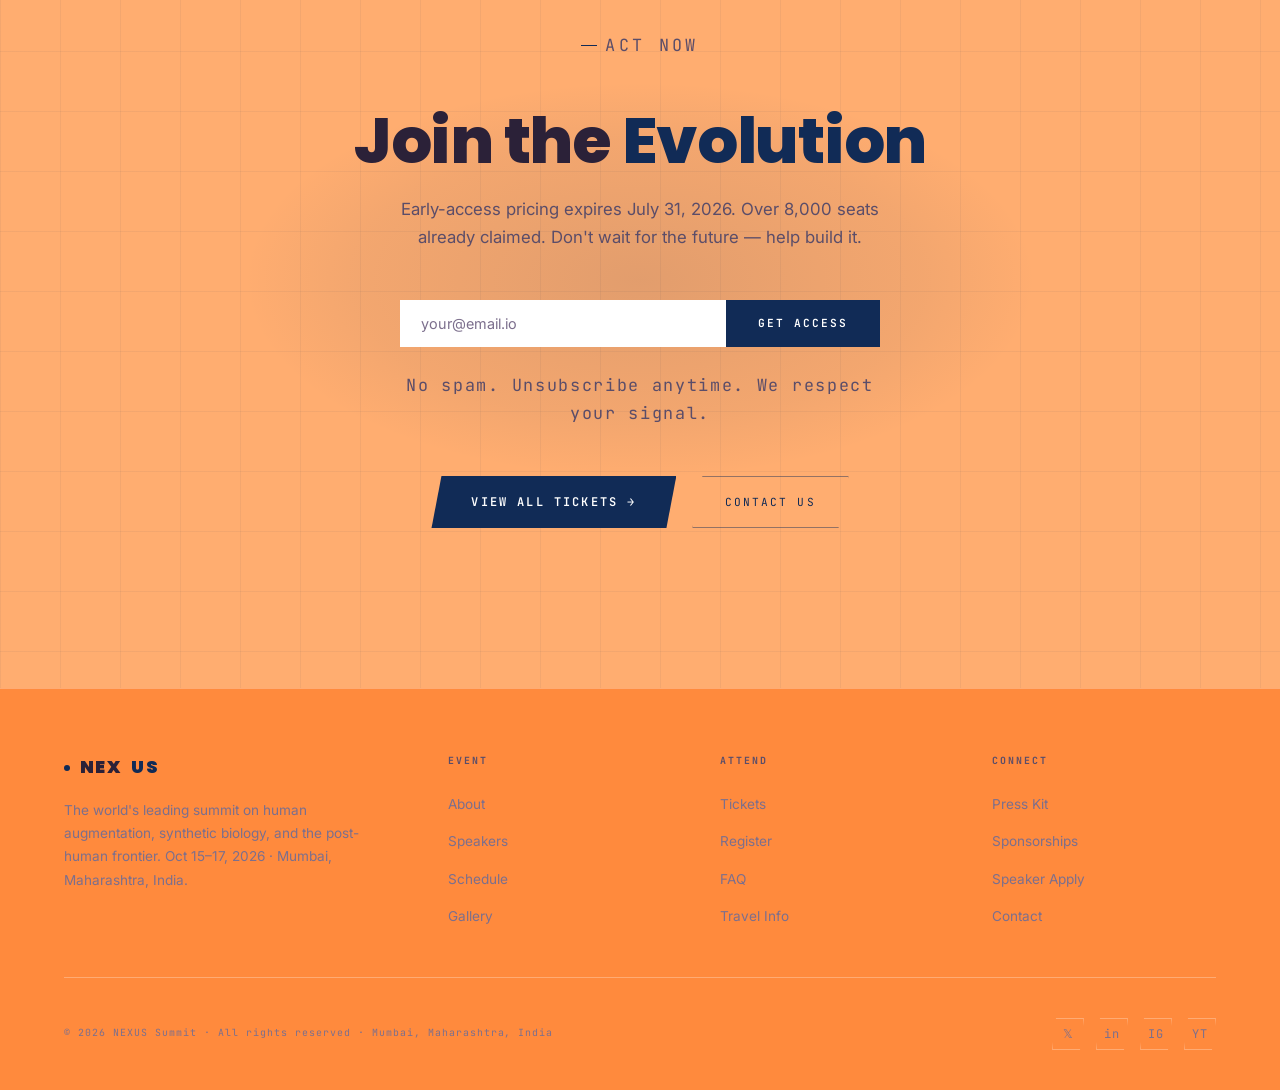
==== commit ef7dbd81: "Update cyborg-event-landing.html" ====
--- a/cyborg-event-landing.html
+++ b/cyborg-event-landing.html
@@ -74,8 +74,7 @@
     </h1>
 
     <p class="hero-subtitle">
-      Where human potential meets synthetic intelligence. The world's most defining gathering for the next frontier of augmented existence.
-    </p>
+      Where human potential meets synthetic intelligence at Mumbai's premier technology summit venue.    </p>
 
     <div class="hero-meta">
       <div class="hero-meta-item">
@@ -85,7 +84,7 @@
       <div class="hero-meta-sep"></div>
       <div class="hero-meta-item">
         <div class="hero-meta-icon">📍</div>
-        Mumbai, IND
+        Jio World Convention Centre, Mumbai
       </div>
       <div class="hero-meta-sep"></div>
       <div class="hero-meta-item">
@@ -184,8 +183,8 @@
           <div class="about-tag mono">// UNIT_NEXUS_ALPHA — OPERATIONAL</div>
         </div>
         <div class="about-stat">
-          <div class="about-stat-num">2026</div>
-          <div class="about-stat-label">Inaugural Year<br>Mumbai</div>
+          <div class="about-stat-num">7th</div>
+          <div class="about-stat-label">Edition<br>Mumbai</div>
         </div>
       </div>
 
@@ -402,13 +401,13 @@
         <div class="schedule-line"></div>
         <div class="schedule-body">
           <h4>NEXUS Opening Gala</h4>
-          <p>An immersive cyberpunk-themed networking experience at the Mumbai Skybridge.</p>
+          <p>An immersive cyberpunk-themed networking experience overlooking the Bandra-Worli Sea Link and Mumbai skyline.</p>
           <span class="schedule-tag">Networking</span>
         </div>
       </div>
     </div>
 
-    <div id="day2" class="schedule-panel schedule-list"
+    <div id="day2" class="schedule-panel schedule-list">
       <div class="schedule-item reveal">
         <div class="schedule-time">09:00</div>
         <div class="schedule-line"></div>
@@ -438,7 +437,7 @@
       </div>
     </div>
 
-    <div id="day3" class="schedule-panel schedule-list"
+    <div id="day3" class="schedule-panel schedule-list">
       <div class="schedule-item reveal">
         <div class="schedule-time">09:00</div>
         <div class="schedule-line"></div>
@@ -483,7 +482,7 @@
         <div class="gallery-item-inner">
           <div class="gallery-placeholder" style="background:linear-gradient(135deg,rgba(6,182,212,0.08),var(--bg-surface))">
             🤖
-            <span>Keynote Stage 2046</span>
+            <span>Keynote Stage 2025</span>
           </div>
           <div class="gallery-item-overlay">⊕</div>
         </div>
@@ -528,7 +527,7 @@
         <div class="gallery-item-inner">
           <div class="gallery-placeholder" style="background:linear-gradient(135deg,rgba(6,182,212,0.1),var(--bg-surface))">
             ⚡
-            <span>Opening Gala 2046</span>
+            <span>Opening Gala 2025</span>
           </div>
           <div class="gallery-item-overlay">⊕</div>
         </div>
@@ -615,7 +614,7 @@
       <div class="testimonial-card reveal">
         <div class="stars">★★★★★</div>
         <div class="testimonial-quote">"</div>
-        <p class="testimonial-text">I've attended 30+ tech events globally. NEXUS stands alone. The quality of minds in one room, the depth of discourse — nothing comes close. Already booked for 2048.</p>
+        <p class="testimonial-text">I've attended 30+ tech events globally. NEXUS stands alone. The quality of minds in one room, the depth of discourse — nothing comes close. Already booked for 2027.</p>
         <div class="testimonial-author">
           <div class="testimonial-avatar">👨</div>
           <div>
@@ -627,7 +626,7 @@
       <div class="testimonial-card reveal">
         <div class="stars">★★★★★</div>
         <div class="testimonial-quote">"</div>
-        <p class="testimonial-text">We announced our Series A at NEXUS 2046 and closed it within 48 hours. The investor access in the Apex tier is genuinely transformative for early-stage founders.</p>
+        <p class="testimonial-text">We announced our Series A at NEXUS 2025 and closed it within 48 hours. The investor access in the Apex tier is genuinely transformative for early-stage founders.</p>
         <div class="testimonial-author">
           <div class="testimonial-avatar">🧑</div>
           <div>
@@ -654,7 +653,7 @@
           <div class="faq-icon">+</div>
         </button>
         <div class="faq-answer">
-          <p>NEXUS 2026 takes place at the Mumbai Convention Arc, a state-of-the-art facility on the artificial island of Shin-Odaiba. The venue features 14 auditoriums, 6 lab spaces, and a dedicated exhibition floor spanning 40,000 square meters.</p>
+          <p>NEXUS 2026 takes place at the Jio World Convention Centre, Bandra Kurla Complex (BKC), Mumbai. The venue features world-class auditoriums, exhibition halls, conference spaces, networking lounges, and advanced event infrastructure designed for large-scale international summits.</p>
         </div>
       </div>
       <div class="faq-item reveal">
@@ -763,7 +762,7 @@
           <div class="nav-logo-dot"></div>
           NEX<span>US</span>
         </a>
-        <p>The world's leading summit on human augmentation, synthetic biology, and the post-human frontier. Oct 15–17, 2026 · Mumbai, IND.</p>
+        <p>The world's leading summit on human augmentation, synthetic biology, and the post-human frontier. Oct 15–17, 2026 · Mumbai, Maharashtra, India.</p>
       </div>
       <div class="footer-col">
         <h5>Event</h5>
@@ -794,7 +793,7 @@
       </div>
     </div>
     <div class="footer-bottom">
-      <span>© 2026 NEXUS Summit · All rights reserved · Mumbai, IND</span>
+      <span>© 2026 NEXUS Summit · All rights reserved · Mumbai, Maharashtra, India</span>
       <div class="footer-socials">
         <a href="#" class="footer-social">𝕏</a>
         <a href="#" class="footer-social">in</a>
--- a/styles.css
+++ b/styles.css
@@ -209,7 +209,7 @@
 }
 @keyframes pulse-glow {
   0%,100% { box-shadow: 0 0 20px var(--cyan-glow); }
-  50% { box-shadow: 0 0 50px var(--cyan-glow), 0 0 80px rgba(125,211,252,0.15); }
+  50% { box-shadow: 0 0 50px var(--cyan-glow), 0 0 80px rgba(18,43,86,0.15); }
 }
 @keyframes circuit {
   0% { stroke-dashoffset: 1000; }
@@ -327,7 +327,7 @@
   position: absolute;
   width: 700px;
   height: 700px;
-  background: radial-gradient(circle, rgba(77,226,255,0.22) 0%, rgba(193,125,255,0.14) 45%, transparent 75%);
+  background: radial-gradient(circle, rgba(18,43,86,0.20) 0%, rgba(18,43,86,0.12) 45%, transparent 75%);
   top: 50%;
   left: 50%;
   transform: translate(-50%, -50%);
@@ -344,7 +344,7 @@
   gap: 10px;
   padding: 8px 20px;
   border: 1px solid var(--border-bright);
-  background: rgba(77,226,255,0.12);
+  background: rgba(18,43,86,0.12);
   font-family: var(--font-mono);
   font-size: 0.65rem;
   letter-spacing: 0.22em;
@@ -532,7 +532,7 @@
 .about-frame-inner {
   width: 100%;
   height: 100%;
-  background: radial-gradient(ellipse at 30% 20%, rgba(125,211,252,0.15) 0%, transparent 60%), radial-gradient(ellipse at 70% 80%, rgba(244,114,212,0.12) 0%, transparent 60%), var(--bg-surface);
+  background: radial-gradient(ellipse at 30% 20%, rgba(18,43,86,0.12) 0%, transparent 60%), radial-gradient(ellipse at 70% 80%, rgba(18,43,86,0.08) 0%, transparent 60%), var(--bg-surface);
   display: flex;
   align-items: center;
   justify-content: center;
@@ -758,7 +758,7 @@
 .speaker-social-btn {
   width: 32px;
   height: 32px;
-  background: rgba(125,211,252,0.2);
+  background: rgba(18,43,86,0.15);
   border: 1px solid var(--border-bright);
   display: flex;
   align-items: center;
@@ -865,7 +865,7 @@
   position: relative;
 }
 .schedule-item:hover {
-  background: rgba(125,211,252,0.03);
+  background: rgba(18,43,86,0.03);
 }
 .schedule-item:last-child {
   border-bottom: none;
@@ -908,7 +908,7 @@
   display: inline-block;
   padding: 2px 10px;
   background: var(--purple-dim);
-  border: 1px solid rgba(244,114,212,0.3);
+  border: 1px solid rgba(18,43,86,0.2);
   font-family: var(--font-mono);
   font-size: 0.58rem;
   letter-spacing: 0.1em;
@@ -1000,14 +1000,14 @@
   transition: var(--transition);
 }
 .ticket-card:hover {
-  border-color: rgba(125,211,252,0.3);
+  border-color: rgba(18,43,86,0.2);
   transform: translateY(-6px);
   box-shadow: 0 20px 60px rgba(0,0,0,0.35);
 }
 .ticket-card.featured {
   border-color: var(--cyan);
-  background: linear-gradient(135deg, rgba(125,211,252,0.08) 0%, var(--bg-surface) 100%);
-  box-shadow: 0 0 0 1px var(--cyan), 0 0 60px rgba(125,211,252,0.12);
+  background: linear-gradient(135deg, rgba(18,43,86,0.08) 0%, var(--bg-surface) 100%);
+  box-shadow: 0 0 0 1px var(--cyan), 0 0 60px rgba(18,43,86,0.12);
 }
 .ticket-badge {
   position: absolute;
@@ -1103,7 +1103,7 @@
   transition: var(--transition);
 }
 .testimonial-card:hover {
-  border-color: rgba(244,114,212,0.3);
+  border-color: rgba(18,43,86,0.2);
   transform: translateY(-4px);
 }
 .testimonial-quote {
@@ -1272,7 +1272,7 @@
   position: absolute;
   width: 800px;
   height: 400px;
-  background: radial-gradient(ellipse, rgba(125,211,252,0.12) 0%, rgba(244,114,212,0.06) 50%, transparent 70%);
+  background: radial-gradient(ellipse, rgba(18,43,86,0.12) 0%, rgba(18,43,86,0.05) 50%, transparent 70%);
   top: 50%;
   left: 50%;
   transform: translate(-50%, -50%);
@@ -1316,7 +1316,7 @@
 }
 .register-input:focus {
   border-color: var(--cyan);
-  background: rgba(125,211,252,0.05);
+  background: rgba(18,43,86,0.05);
 }
 .register-input::placeholder {
   color: var(--text-dim);
